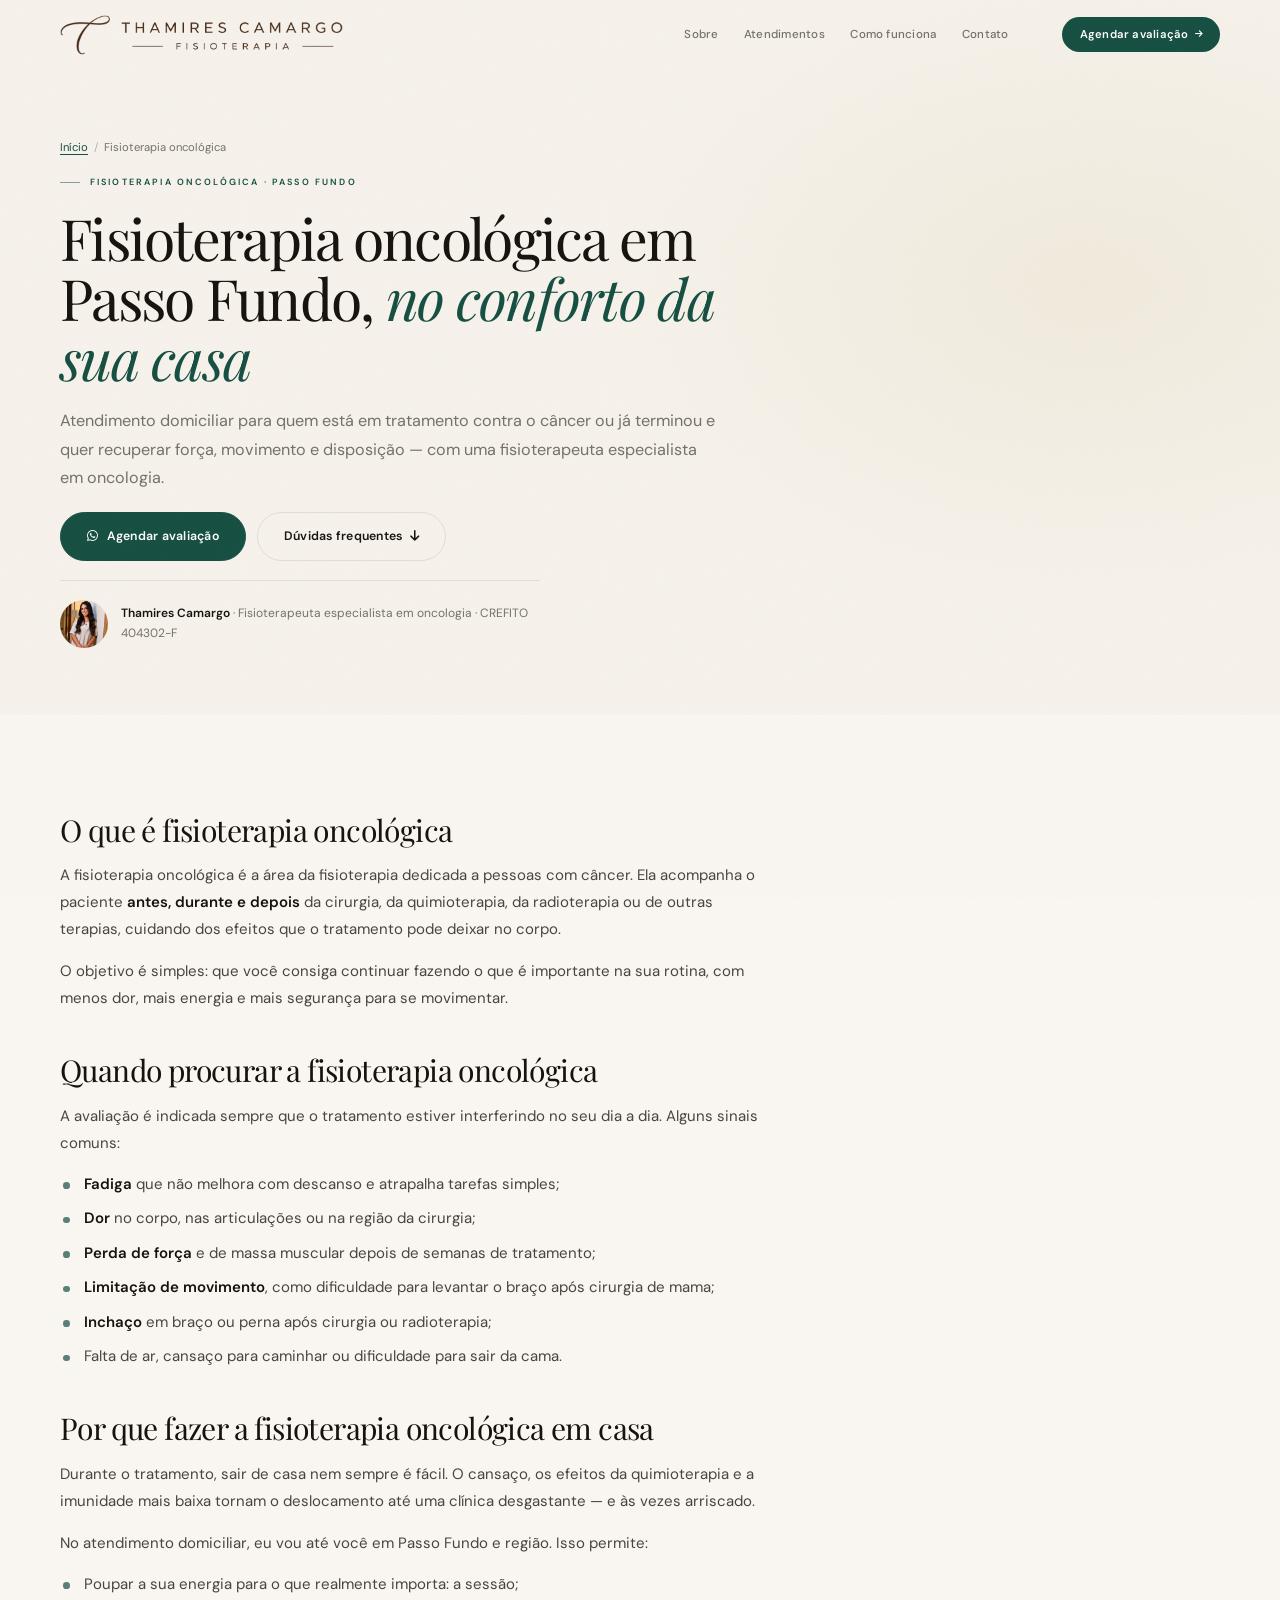
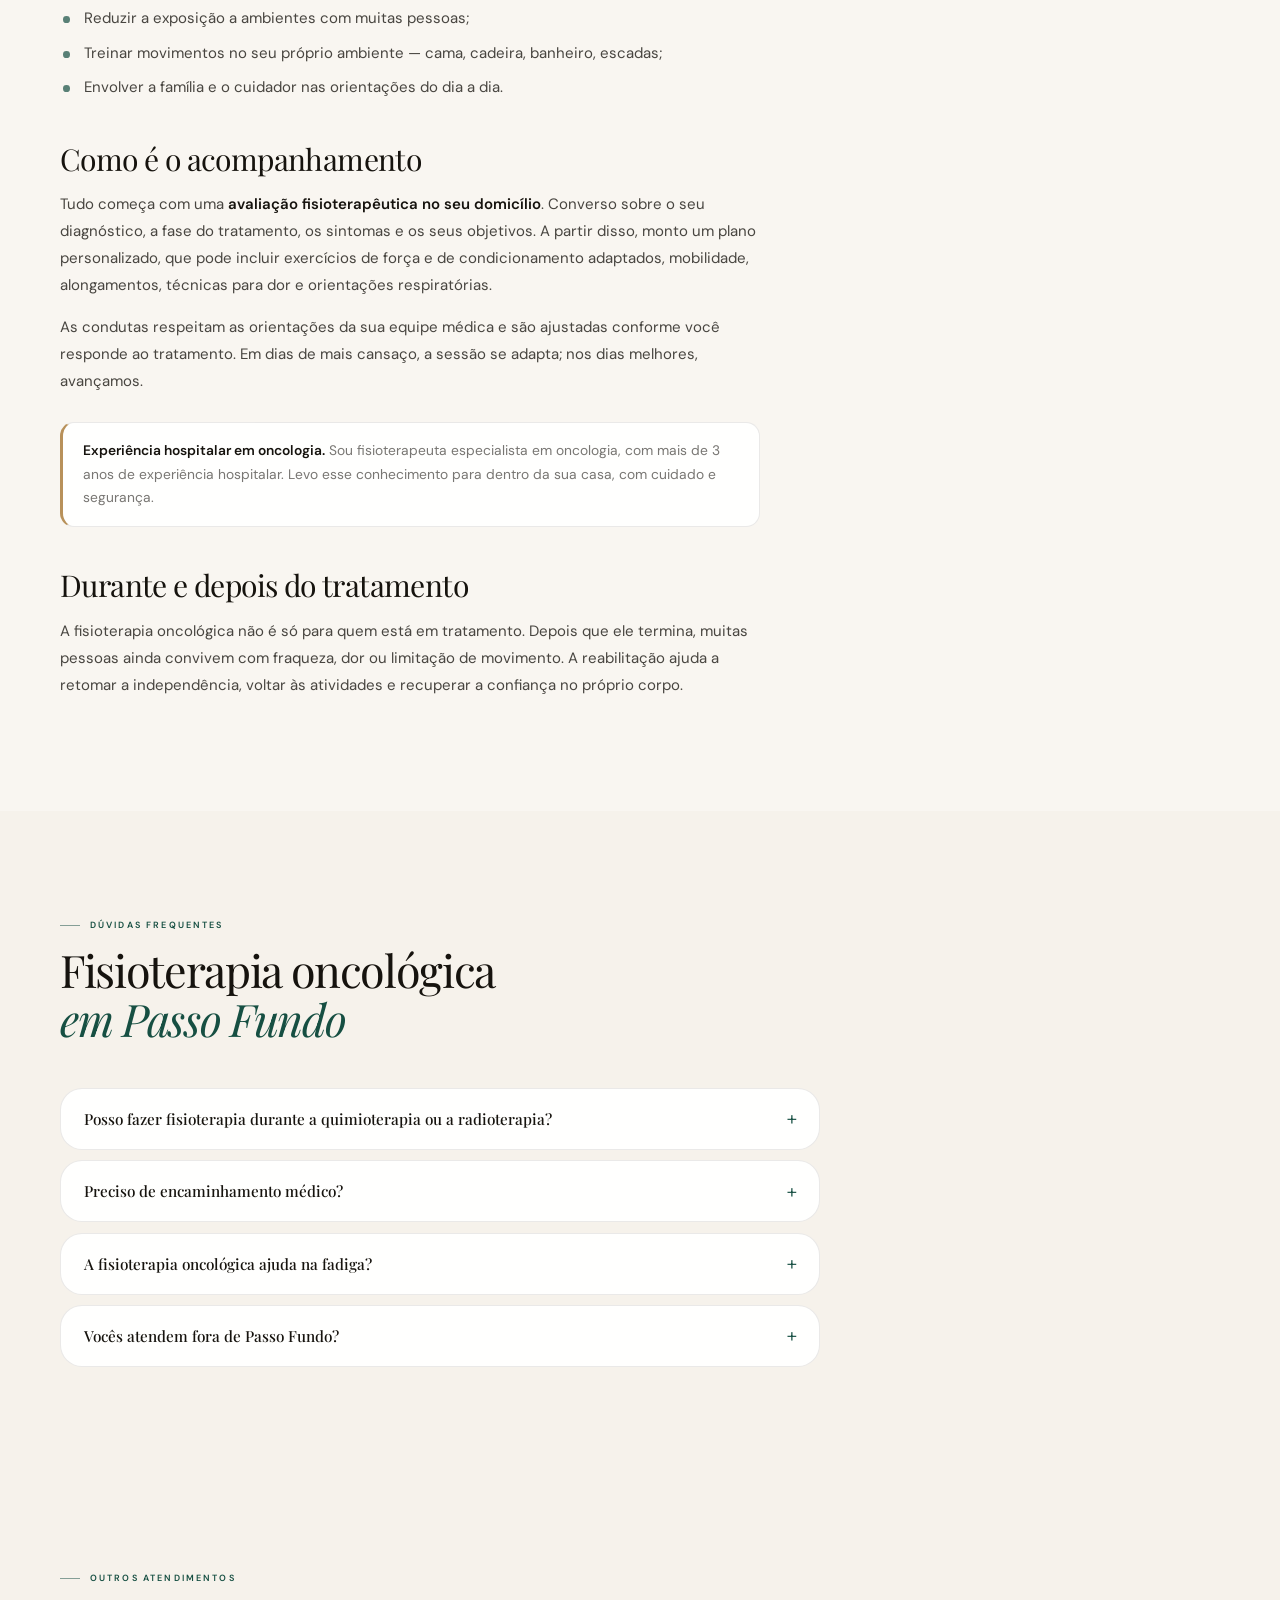
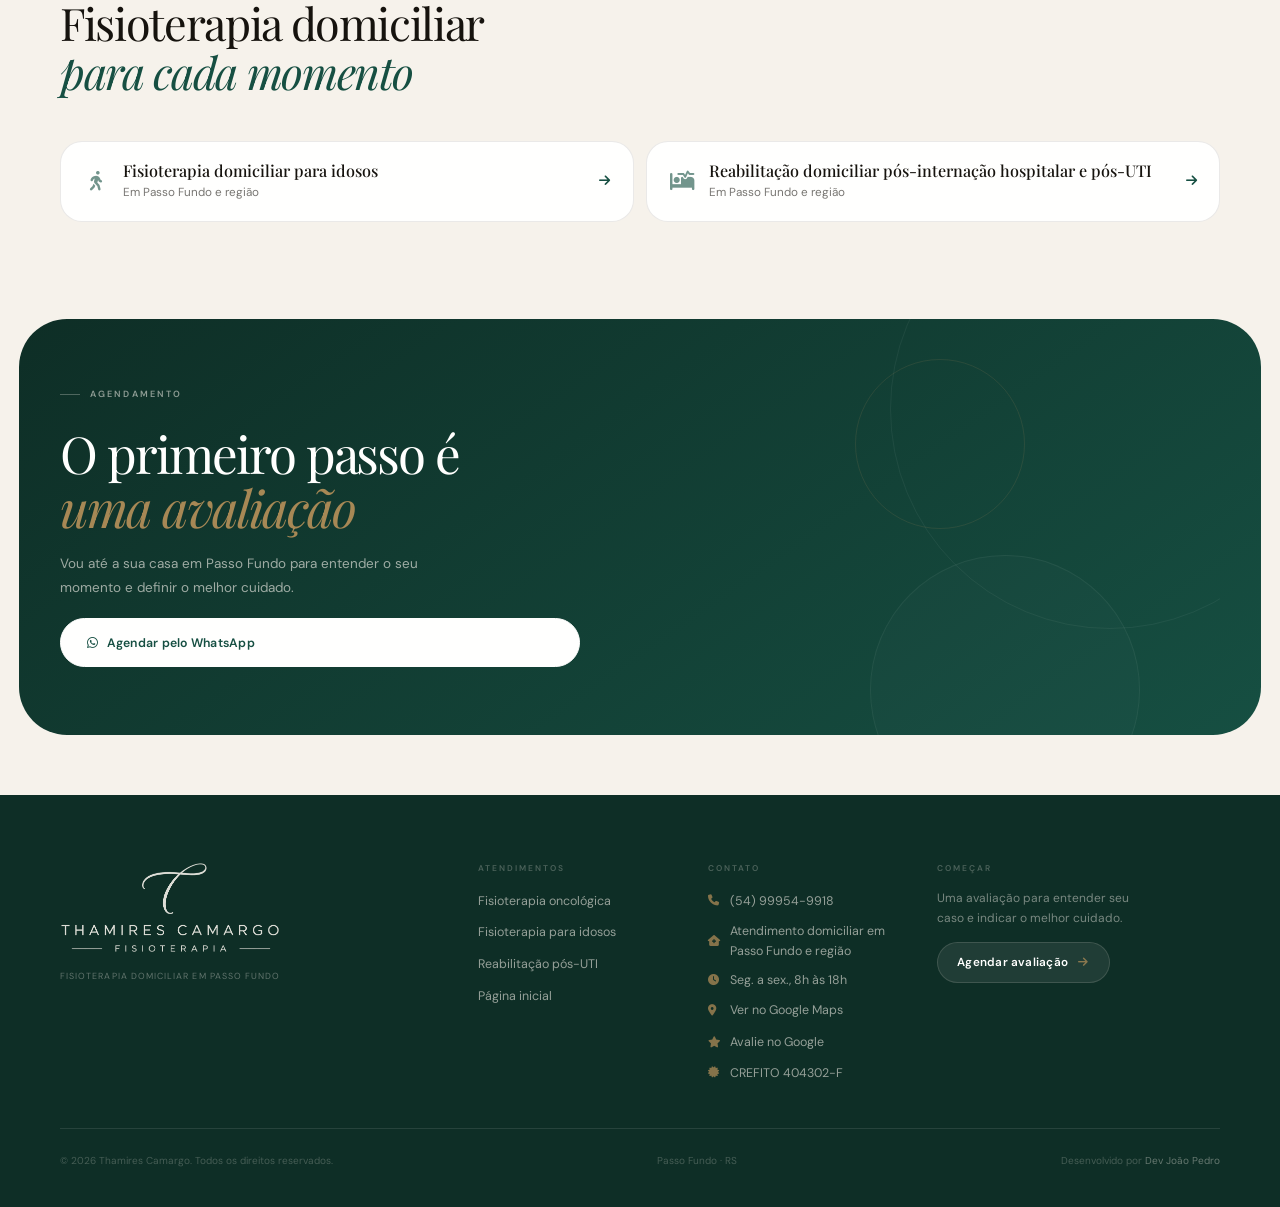
==== fisioterapia-oncologica-passo-fundo/index.html @ 05ebe3cd "feat(seo): cria páginas dedicadas para cada serviço - Páginas para fisioterapia oncológica, para ido" ====
<!DOCTYPE html>
<html lang="pt-BR">
<head>
  <meta charset="UTF-8" />
  <meta name="viewport" content="width=device-width, initial-scale=1.0" />

  <title>Fisioterapia Oncológica em Passo Fundo | Atendimento em Casa</title>
  <meta name="description" content="Fisioterapia oncológica em casa, em Passo Fundo, com especialista em oncologia. Menos dor e fadiga, mais força e mobilidade durante e após o tratamento." />
  <meta name="author" content="Thamires Camargo" />
  <meta name="robots" content="index, follow, max-image-preview:large, max-snippet:-1" />
  <link rel="canonical" href="https://thamirescamargo.com.br/fisioterapia-oncologica-passo-fundo/" />

  <link rel="icon" href="/favicon.ico" sizes="any" />
  <link rel="icon" type="image/png" sizes="48x48" href="/favicon-48x48.png" />
  <link rel="icon" type="image/png" sizes="192x192" href="/assets/icon-192.png" />
  <link rel="apple-touch-icon" sizes="180x180" href="/apple-touch-icon.png" />
  <link rel="manifest" href="/site.webmanifest" />
  <meta name="theme-color" content="#164f42" />

  <meta property="og:type" content="article" />
  <meta property="og:url" content="https://thamirescamargo.com.br/fisioterapia-oncologica-passo-fundo/" />
  <meta property="og:title" content="Fisioterapia Oncológica em Passo Fundo | Atendimento em Casa" />
  <meta property="og:description" content="Fisioterapia oncológica em casa, em Passo Fundo, com especialista em oncologia. Menos dor e fadiga, mais força e mobilidade durante e após o tratamento." />
  <meta property="og:image" content="https://thamirescamargo.com.br/assets/og-image.jpg" />
  <meta property="og:image:width" content="1200" />
  <meta property="og:image:height" content="630" />
  <meta property="og:locale" content="pt_BR" />
  <meta property="og:site_name" content="Thamires Camargo Fisioterapia" />
  <meta name="twitter:card" content="summary_large_image" />

  <meta name="geo.region" content="BR-RS" />
  <meta name="geo.placename" content="Passo Fundo" />

  <script type="application/ld+json">
{
  "@context": "https://schema.org",
  "@graph": [
    {
      "@type": "MedicalWebPage",
      "@id": "https://thamirescamargo.com.br/fisioterapia-oncologica-passo-fundo/#pagina",
      "url": "https://thamirescamargo.com.br/fisioterapia-oncologica-passo-fundo/",
      "name": "Fisioterapia Oncológica em Passo Fundo | Atendimento em Casa",
      "description": "Fisioterapia oncológica em casa, em Passo Fundo, com especialista em oncologia. Menos dor e fadiga, mais força e mobilidade durante e após o tratamento.",
      "inLanguage": "pt-BR",
      "isPartOf": {
        "@id": "https://thamirescamargo.com.br/#website"
      },
      "about": {
        "@id": "https://thamirescamargo.com.br/fisioterapia-oncologica-passo-fundo/#servico"
      },
      "author": {
        "@id": "https://thamirescamargo.com.br/#thamires"
      },
      "reviewedBy": {
        "@id": "https://thamirescamargo.com.br/#thamires"
      },
      "breadcrumb": {
        "@id": "https://thamirescamargo.com.br/fisioterapia-oncologica-passo-fundo/#breadcrumb"
      }
    },
    {
      "@type": "Service",
      "@id": "https://thamirescamargo.com.br/fisioterapia-oncologica-passo-fundo/#servico",
      "name": "Fisioterapia oncológica domiciliar",
      "serviceType": "Fisioterapia oncológica",
      "description": "Fisioterapia oncológica em casa, em Passo Fundo, com especialista em oncologia. Menos dor e fadiga, mais força e mobilidade durante e após o tratamento.",
      "url": "https://thamirescamargo.com.br/fisioterapia-oncologica-passo-fundo/",
      "provider": {
        "@type": "Physiotherapy",
        "@id": "https://thamirescamargo.com.br/#negocio",
        "name": "Thamires Camargo Fisioterapia",
        "url": "https://thamirescamargo.com.br/",
        "telephone": "+55-54-99954-9918"
      },
      "areaServed": [
        {
          "@type": "City",
          "name": "Passo Fundo"
        },
        {
          "@type": "AdministrativeArea",
          "name": "Região de Passo Fundo, RS"
        }
      ]
    },
    {
      "@type": "BreadcrumbList",
      "@id": "https://thamirescamargo.com.br/fisioterapia-oncologica-passo-fundo/#breadcrumb",
      "itemListElement": [
        {
          "@type": "ListItem",
          "position": 1,
          "name": "Início",
          "item": "https://thamirescamargo.com.br/"
        },
        {
          "@type": "ListItem",
          "position": 2,
          "name": "Fisioterapia oncológica",
          "item": "https://thamirescamargo.com.br/fisioterapia-oncologica-passo-fundo/"
        }
      ]
    },
    {
      "@type": "FAQPage",
      "@id": "https://thamirescamargo.com.br/fisioterapia-oncologica-passo-fundo/#faq",
      "mainEntity": [
        {
          "@type": "Question",
          "name": "Posso fazer fisioterapia durante a quimioterapia ou a radioterapia?",
          "acceptedAnswer": {
            "@type": "Answer",
            "text": "Sim. A fisioterapia oncológica pode acompanhar todo o tratamento. Os exercícios e as técnicas são adaptados ao seu momento, aos exames e às orientações da equipe médica."
          }
        },
        {
          "@type": "Question",
          "name": "Preciso de encaminhamento médico?",
          "acceptedAnswer": {
            "@type": "Answer",
            "text": "Não é obrigatório para agendar a avaliação. Se você tiver exames, relatórios ou orientações do seu médico, eles ajudam a montar um plano ainda mais seguro."
          }
        },
        {
          "@type": "Question",
          "name": "A fisioterapia oncológica ajuda na fadiga?",
          "acceptedAnswer": {
            "@type": "Answer",
            "text": "Sim. Exercícios bem dosados e orientações de economia de energia estão entre as estratégias usadas para reduzir a fadiga relacionada ao câncer e melhorar a disposição no dia a dia."
          }
        },
        {
          "@type": "Question",
          "name": "Vocês atendem fora de Passo Fundo?",
          "acceptedAnswer": {
            "@type": "Answer",
            "text": "O atendimento é domiciliar em Passo Fundo e região. Chame no WhatsApp para confirmar a disponibilidade para a sua cidade ou bairro."
          }
        }
      ]
    }
  ]
}
  </script>

  <link rel="preconnect" href="https://fonts.googleapis.com" />
  <link rel="preconnect" href="https://fonts.gstatic.com" crossorigin />
  <link href="https://fonts.googleapis.com/css2?family=Playfair+Display:ital,wght@0,400;0,500;0,700;1,400;1,500&family=DM+Sans:ital,opsz,wght@0,9..40,300;0,9..40,400;0,9..40,500;0,9..40,600;1,9..40,300&display=swap" rel="stylesheet" />
  <link rel="stylesheet" href="https://cdnjs.cloudflare.com/ajax/libs/font-awesome/6.4.0/css/all.min.css" />
  <link rel="stylesheet" href="/style.css" />
</head>
<body>

  <div class="noise" aria-hidden="true"></div>
  <div class="cursor" id="cursor" aria-hidden="true"></div>
  <div class="cursor-trail" id="cursorTrail" aria-hidden="true"></div>

  <!-- HEADER -->
  <header class="header" id="header">
    <div class="header-inner">
      <a href="/" class="logo" aria-label="Thamires Camargo – página inicial">
        <img src="/assets/logo-horizontal.png" alt="Thamires Camargo Fisioterapia" class="logo-img" width="849" height="120" />
      </a>

      <nav class="nav" aria-label="Principal">
        <a href="/#sobre" class="nav-link">Sobre</a>
        <a href="/#atendimentos" class="nav-link">Atendimentos</a>
        <a href="/#acompanhamento" class="nav-link">Como funciona</a>
        <a href="#contato" class="nav-link" data-nav>Contato</a>
      </nav>

      <button class="header-cta" data-cta-location="header_fisioterapia-oncologica-passo-fundo" onclick="openWhatsApp(this)">
        Agendar avaliação <i class="fas fa-arrow-right"></i>
      </button>

      <button class="menu-toggle" id="menuToggle" aria-label="Abrir menu" aria-expanded="false">
        <span></span><span></span>
      </button>
    </div>

    <div class="mobile-menu" id="mobileMenu" aria-hidden="true">
      <a href="/#sobre" class="mobile-link">Sobre</a>
      <a href="/#atendimentos" class="mobile-link">Atendimentos</a>
      <a href="/#acompanhamento" class="mobile-link">Como funciona</a>
      <a href="#contato" class="mobile-link" data-nav>Contato</a>
      <button class="btn-primary mobile-cta" data-cta-location="menu_mobile_fisioterapia-oncologica-passo-fundo" onclick="openWhatsApp(this)">Agendar avaliação</button>
    </div>
  </header>

  <main>

    <section class="page-hero">
      <div class="page-hero-inner">
        <nav class="breadcrumb" aria-label="Você está em">
          <ol>
            <li><a href="/">Início</a></li>
            <li aria-current="page">Fisioterapia oncológica</li>
          </ol>
        </nav>

        <span class="eyebrow">Fisioterapia oncológica · Passo Fundo</span>
        <h1 class="page-title">Fisioterapia oncológica em Passo Fundo, <em>no conforto da sua casa</em></h1>
        <p class="page-lead">Atendimento domiciliar para quem está em tratamento contra o câncer ou já terminou e quer recuperar força, movimento e disposição — com uma fisioterapeuta especialista em oncologia.</p>

        <div class="hero-actions">
          <button class="btn-primary" data-cta-location="hero_fisioterapia-oncologica-passo-fundo" onclick="openWhatsApp(this)">
            <i class="fab fa-whatsapp"></i> Agendar avaliação
          </button>
          <a href="#duvidas" class="btn-ghost" data-nav>
            Dúvidas frequentes <i class="fas fa-arrow-down"></i>
          </a>
        </div>

        <p class="page-author">
          <img src="/assets/foto-hero-640.jpg" alt="" width="640" height="853" />
          <span><strong>Thamires Camargo</strong> · Fisioterapeuta especialista em oncologia · CREFITO 404302-F</span>
        </p>
      </div>
    </section>

    <section class="section article">
      <div class="section-inner">
        <article class="prose">
<h2>O que é fisioterapia oncológica</h2>
<p>A fisioterapia oncológica é a área da fisioterapia dedicada a pessoas com câncer. Ela acompanha o paciente <strong>antes, durante e depois</strong> da cirurgia, da quimioterapia, da radioterapia ou de outras terapias, cuidando dos efeitos que o tratamento pode deixar no corpo.</p>
<p>O objetivo é simples: que você consiga continuar fazendo o que é importante na sua rotina, com menos dor, mais energia e mais segurança para se movimentar.</p>

<h2>Quando procurar a fisioterapia oncológica</h2>
<p>A avaliação é indicada sempre que o tratamento estiver interferindo no seu dia a dia. Alguns sinais comuns:</p>
<ul>
  <li><strong>Fadiga</strong> que não melhora com descanso e atrapalha tarefas simples;</li>
  <li><strong>Dor</strong> no corpo, nas articulações ou na região da cirurgia;</li>
  <li><strong>Perda de força</strong> e de massa muscular depois de semanas de tratamento;</li>
  <li><strong>Limitação de movimento</strong>, como dificuldade para levantar o braço após cirurgia de mama;</li>
  <li><strong>Inchaço</strong> em braço ou perna após cirurgia ou radioterapia;</li>
  <li>Falta de ar, cansaço para caminhar ou dificuldade para sair da cama.</li>
</ul>

<h2>Por que fazer a fisioterapia oncológica em casa</h2>
<p>Durante o tratamento, sair de casa nem sempre é fácil. O cansaço, os efeitos da quimioterapia e a imunidade mais baixa tornam o deslocamento até uma clínica desgastante — e às vezes arriscado.</p>
<p>No atendimento domiciliar, eu vou até você em Passo Fundo e região. Isso permite:</p>
<ul>
  <li>Poupar a sua energia para o que realmente importa: a sessão;</li>
  <li>Reduzir a exposição a ambientes com muitas pessoas;</li>
  <li>Treinar movimentos no seu próprio ambiente — cama, cadeira, banheiro, escadas;</li>
  <li>Envolver a família e o cuidador nas orientações do dia a dia.</li>
</ul>

<h2>Como é o acompanhamento</h2>
<p>Tudo começa com uma <strong>avaliação fisioterapêutica no seu domicílio</strong>. Converso sobre o seu diagnóstico, a fase do tratamento, os sintomas e os seus objetivos. A partir disso, monto um plano personalizado, que pode incluir exercícios de força e de condicionamento adaptados, mobilidade, alongamentos, técnicas para dor e orientações respiratórias.</p>
<p>As condutas respeitam as orientações da sua equipe médica e são ajustadas conforme você responde ao tratamento. Em dias de mais cansaço, a sessão se adapta; nos dias melhores, avançamos.</p>
<div class="prose-note"><strong>Experiência hospitalar em oncologia.</strong> Sou fisioterapeuta especialista em oncologia, com mais de 3 anos de experiência hospitalar. Levo esse conhecimento para dentro da sua casa, com cuidado e segurança.</div>

<h2>Durante e depois do tratamento</h2>
<p>A fisioterapia oncológica não é só para quem está em tratamento. Depois que ele termina, muitas pessoas ainda convivem com fraqueza, dor ou limitação de movimento. A reabilitação ajuda a retomar a independência, voltar às atividades e recuperar a confiança no próprio corpo.</p>
        </article>
      </div>
    </section>

    <section id="duvidas" class="section faq">
      <div class="section-inner">
        <div class="section-head">
          <span class="eyebrow">Dúvidas frequentes</span>
          <h2 class="section-title">Fisioterapia oncológica<br /><em>em Passo Fundo</em></h2>
        </div>

        <div class="faq-list">
          <details class="faq-item">
            <summary>Posso fazer fisioterapia durante a quimioterapia ou a radioterapia?</summary>
            <p>Sim. A fisioterapia oncológica pode acompanhar todo o tratamento. Os exercícios e as técnicas são adaptados ao seu momento, aos exames e às orientações da equipe médica.</p>
          </details>
          <details class="faq-item">
            <summary>Preciso de encaminhamento médico?</summary>
            <p>Não é obrigatório para agendar a avaliação. Se você tiver exames, relatórios ou orientações do seu médico, eles ajudam a montar um plano ainda mais seguro.</p>
          </details>
          <details class="faq-item">
            <summary>A fisioterapia oncológica ajuda na fadiga?</summary>
            <p>Sim. Exercícios bem dosados e orientações de economia de energia estão entre as estratégias usadas para reduzir a fadiga relacionada ao câncer e melhorar a disposição no dia a dia.</p>
          </details>
          <details class="faq-item">
            <summary>Vocês atendem fora de Passo Fundo?</summary>
            <p>O atendimento é domiciliar em Passo Fundo e região. Chame no WhatsApp para confirmar a disponibilidade para a sua cidade ou bairro.</p>
          </details>
        </div>
      </div>
    </section>

    <section class="section related">
      <div class="section-inner">
        <div class="section-head">
          <span class="eyebrow">Outros atendimentos</span>
          <h2 class="section-title">Fisioterapia domiciliar<br /><em>para cada momento</em></h2>
        </div>
        <div class="related-grid">
          <a class="related-card" href="/fisioterapia-para-idosos-passo-fundo/">
            <i class="fas fa-person-walking related-icon" aria-hidden="true"></i>
            <span class="related-text">
              <strong>Fisioterapia domiciliar para idosos</strong>
              <span>Em Passo Fundo e região</span>
            </span>
            <i class="fas fa-arrow-right related-arrow" aria-hidden="true"></i>
          </a>
          <a class="related-card" href="/reabilitacao-pos-uti-passo-fundo/">
            <i class="fas fa-bed-pulse related-icon" aria-hidden="true"></i>
            <span class="related-text">
              <strong>Reabilitação domiciliar pós-internação hospitalar e pós-UTI</strong>
              <span>Em Passo Fundo e região</span>
            </span>
            <i class="fas fa-arrow-right related-arrow" aria-hidden="true"></i>
          </a>
        </div>
      </div>
    </section>

    <section class="cta-section" data-reveal>
      <div class="cta-inner">
        <div class="cta-rings" aria-hidden="true">
          <div class="cta-ring cta-ring--1"></div>
          <div class="cta-ring cta-ring--2"></div>
          <div class="cta-ring cta-ring--3"></div>
        </div>
        <div class="cta-content">
          <span class="eyebrow eyebrow--light">Agendamento</span>
          <h2 class="cta-title">O primeiro passo é<br /><em>uma avaliação</em></h2>
          <p>Vou até a sua casa em Passo Fundo para entender o seu momento e definir o melhor cuidado.</p>
          <button class="btn-primary btn-light" data-cta-location="cta_final_fisioterapia-oncologica-passo-fundo" onclick="openWhatsApp(this)">
            <i class="fab fa-whatsapp"></i> Agendar pelo WhatsApp
          </button>
        </div>
      </div>
    </section>

  </main>

  <!-- FOOTER -->
  <footer id="contato" class="footer">
    <div class="footer-inner">
      <div class="footer-brand">
        <img src="/assets/logo-light.png" alt="Thamires Camargo Fisioterapia" class="footer-logo" width="873" height="360" loading="lazy" decoding="async" />
        <span>Fisioterapia domiciliar em Passo Fundo</span>
      </div>

      <div class="footer-col">
        <h4>Atendimentos</h4>
        <a href="/fisioterapia-oncologica-passo-fundo/">Fisioterapia oncológica</a>
        <a href="/fisioterapia-para-idosos-passo-fundo/">Fisioterapia para idosos</a>
        <a href="/reabilitacao-pos-uti-passo-fundo/">Reabilitação pós-UTI</a>
        <a href="/">Página inicial</a>
      </div>

      <div class="footer-col">
        <h4>Contato</h4>
        <a href="tel:+5554999549918"><i class="fas fa-phone"></i> (54) 99954-9918</a>
        <span><i class="fas fa-house-medical"></i> Atendimento domiciliar em Passo Fundo e região</span>
        <span><i class="fas fa-clock"></i> Seg. a sex., 8h às 18h</span>
        <a href="https://maps.app.goo.gl/dSLQQjPr5NviSbuX6" target="_blank" rel="noopener"><i class="fas fa-location-dot"></i> Ver no Google Maps</a>
        <a href="https://g.page/r/CRnz951QbX9gEAI/review" target="_blank" rel="noopener"><i class="fas fa-star"></i> Avalie no Google</a>
        <span><i class="fas fa-certificate"></i> CREFITO 404302-F</span>
      </div>

      <div class="footer-col">
        <h4>Começar</h4>
        <p>Uma avaliação para entender seu caso e indicar o melhor cuidado.</p>
        <button class="btn-footer-cta" data-cta-location="footer_fisioterapia-oncologica-passo-fundo" onclick="openWhatsApp(this)">
          Agendar avaliação <i class="fas fa-arrow-right"></i>
        </button>
      </div>
    </div>

    <div class="footer-bottom">
      <p>© 2026 Thamires Camargo. Todos os direitos reservados.</p>
      <p>Passo Fundo · RS</p>
      <p>Desenvolvido por <a href="https://joaopedrodev.com.br/" target="_blank" rel="noopener noreferrer" class="footer-dev-link">Dev João Pedro</a></p>
    </div>
  </footer>

  <script src="/tracking-config.js"></script>
  <script src="/tracking.js"></script>
  <script src="/app.js"></script>
</body>
</html>
---- style.css ----
/* ─────────────────────────────────────────────
   TOKENS
──────────────────────────────────────────── */
:root {
  --ink:        #16130e;
  --ink-60:     rgba(22, 19, 14, 0.58);
  --ink-35:     rgba(22, 19, 14, 0.32);
  --ink-10:     rgba(22, 19, 14, 0.08);

  --sage:       #f6f2eb;
  --parchment:  #ede6d5;
  --linen:      #f9f6f1;

  --forest:     #0e2e26;
  --pine:       #164f42;
  --fern:       #1e6e5c;
  --fern-lt:    rgba(30, 110, 92, 0.08);

  --amber:      #b8915a;
  --amber-lt:   rgba(184, 145, 90, 0.14);

  --white:      #fffffe;
  --line:       rgba(22, 19, 14, 0.09);
  --line-lt:    rgba(255, 255, 255, 0.10);

  --r-xs:   6px;
  --r-sm:   14px;
  --r-md:   22px;
  --r-lg:   32px;
  --r-xl:   48px;
  --r-pill: 999px;

  --ease-out:    cubic-bezier(0.22, 1, 0.36, 1);
  --ease-spring: cubic-bezier(0.34, 1.56, 0.64, 1);

  --header-h:  62px;
  --container: 1160px;
}

/* ─── RESET ───────────────────────────────── */
*, *::before, *::after { box-sizing: border-box; margin: 0; padding: 0; }
html {
  scroll-behavior: smooth;
  font-size: 15px;
  -webkit-font-smoothing: antialiased;
  -moz-osx-font-smoothing: grayscale;
}
body {
  background: var(--sage);
  color: var(--ink);
  font-family: "DM Sans", system-ui, sans-serif;
  line-height: 1.65;
  overflow-x: hidden;
}
body.menu-open { overflow: hidden; }
img { display: block; max-width: 100%; }
a { color: inherit; text-decoration: none; }
button { border: 0; font: inherit; cursor: pointer; }
ul, ol { list-style: none; }

/* ─── NOISE ───────────────────────────────── */
.noise {
  position: fixed; inset: 0;
  z-index: 9999; pointer-events: none;
  opacity: 0.025;
  background-image: url("data:image/svg+xml,%3Csvg viewBox='0 0 256 256' xmlns='http://www.w3.org/2000/svg'%3E%3Cfilter id='n'%3E%3CfeTurbulence type='fractalNoise' baseFrequency='0.9' numOctaves='4' stitchTiles='stitch'/%3E%3C/filter%3E%3Crect width='100%25' height='100%25' filter='url(%23n)'/%3E%3C/svg%3E");
  background-size: 180px;
}
.cursor, .cursor-trail { display: none; }

/* ─── LAYOUT ──────────────────────────────── */
.section-inner {
  width: min(100% - 2.5rem, var(--container));
  margin: 0 auto;
  padding: 4.5rem 0;
}

/* ─── EYEBROW ─────────────────────────────── */
.eyebrow {
  display: inline-flex;
  align-items: center;
  gap: 0.65rem;
  font-size: 0.6rem;
  font-weight: 600;
  letter-spacing: 0.24em;
  text-transform: uppercase;
  color: var(--pine);
}
.eyebrow::before {
  content: "";
  display: block;
  width: 20px; height: 1px;
  background: currentColor;
  opacity: 0.5;
  flex-shrink: 0;
}
.eyebrow--light { color: rgba(246, 242, 235, 0.55); }

/* ─── SECTION TITLE ───────────────────────── */
.section-title {
  font-family: "Playfair Display", Georgia, serif;
  font-size: clamp(2rem, 3.5vw, 3rem);
  font-weight: 400;
  line-height: 1.08;
  letter-spacing: -0.03em;
  margin-top: 0.85rem;
}
.section-title em { font-style: italic; color: var(--pine); }
.section-head { margin-bottom: 3rem; }

/* ─── BUTTONS ─────────────────────────────── */
.btn-primary {
  display: inline-flex;
  align-items: center;
  gap: 0.55rem;
  padding: 0.9rem 1.75rem;
  background: var(--pine);
  color: var(--white);
  font-size: 0.82rem;
  font-weight: 600;
  letter-spacing: 0.02em;
  border-radius: var(--r-pill);
  border: 1.5px solid var(--pine);
  transition: transform 0.25s var(--ease-out), box-shadow 0.25s, background 0.2s;
}
.btn-primary:hover {
  transform: translateY(-3px);
  background: var(--fern);
  border-color: var(--fern);
  box-shadow: 0 14px 36px rgba(14, 46, 38, 0.22);
}
.btn-light {
  background: var(--white);
  color: var(--pine);
  border-color: var(--white);
}
.btn-light:hover {
  background: rgba(255,255,255,0.9);
  border-color: rgba(255,255,255,0.9);
  box-shadow: 0 14px 36px rgba(14,46,38,0.18);
}
.btn-ghost {
  display: inline-flex;
  align-items: center;
  gap: 0.5rem;
  padding: 0.9rem 1.75rem;
  background: transparent;
  color: var(--ink);
  font-size: 0.82rem;
  font-weight: 600;
  letter-spacing: 0.02em;
  border-radius: var(--r-pill);
  border: 1.5px solid var(--line);
  transition: transform 0.25s var(--ease-out), border-color 0.2s, background 0.2s;
}
.btn-ghost:hover {
  transform: translateY(-3px);
  border-color: var(--pine);
  background: var(--fern-lt);
}

/* ─── REVEAL ──────────────────────────────── */
[data-reveal] {
  opacity: 0;
  transform: translateY(24px);
  transition: opacity 0.8s var(--ease-out), transform 0.8s var(--ease-out);
  transition-delay: var(--rd, 0s);
}
[data-reveal].visible { opacity: 1; transform: none; }
[data-reveal-delay="0.08"]  { --rd: .08s; }
[data-reveal-delay="0.12"]  { --rd: .12s; }
[data-reveal-delay="0.16"]  { --rd: .16s; }
[data-reveal-delay="0.1"]   { --rd: .1s;  }
[data-reveal-delay="0.2"]   { --rd: .2s;  }
[data-reveal-delay="0.24"]  { --rd: .24s; }

/* ═══════════════════════════════════════════
   HEADER
═══════════════════════════════════════════ */
.header {
  position: fixed;
  top: 0; left: 0; right: 0;
  z-index: 500;
  height: var(--header-h);
  display: flex;
  align-items: center;
  transition: background 0.35s, box-shadow 0.35s, border-color 0.35s;
  border-bottom: 1px solid transparent;
}
.header.scrolled {
  background: rgba(246, 242, 235, 0.95);
  backdrop-filter: blur(20px) saturate(1.4);
  border-bottom-color: var(--line);
  box-shadow: 0 1px 20px rgba(22, 19, 14, 0.05);
}

.header-inner {
  width: min(100% - 2.5rem, var(--container));
  margin: 0 auto;
  display: flex;
  align-items: center;
  gap: 1.5rem;
}

.logo { display: flex; align-items: center; flex-shrink: 0; }
.logo-img {
  height: 30px; width: auto;
  transition: opacity 0.2s;
}
.logo:hover .logo-img { opacity: 0.75; }

.nav {
  display: none;
  margin-left: auto;
  align-items: center;
  gap: 0;
}
.nav-link {
  position: relative;
  padding: 0.45rem 0.85rem;
  font-size: 0.77rem;
  font-weight: 500;
  letter-spacing: 0.02em;
  color: var(--ink-60);
  border-radius: var(--r-xs);
  transition: color 0.2s;
}
.nav-link::after {
  content: "";
  position: absolute;
  bottom: 4px; left: 50%;
  transform: translateX(-50%) scale(0);
  width: 3px; height: 3px;
  border-radius: 50%;
  background: var(--pine);
  transition: transform 0.22s var(--ease-spring), opacity 0.2s;
  opacity: 0;
}
.nav-link:hover, .nav-link.active { color: var(--pine); }
.nav-link:hover::after, .nav-link.active::after {
  transform: translateX(-50%) scale(1);
  opacity: 1;
}

.header-cta {
  display: none;
  align-items: center;
  gap: 0.4rem;
  margin-left: 1.25rem;
  padding: 0.55rem 1.15rem;
  background: var(--pine);
  color: var(--white);
  font-size: 0.75rem;
  font-weight: 600;
  letter-spacing: 0.02em;
  border-radius: var(--r-pill);
  white-space: nowrap;
  transition: transform 0.25s var(--ease-out), box-shadow 0.25s, background 0.2s;
}
.header-cta:hover {
  transform: translateY(-2px);
  background: var(--fern);
  box-shadow: 0 8px 24px rgba(14,46,38,0.24);
}
.header-cta i { font-size: 0.58rem; }

/* ── Mobile toggle ── */
.menu-toggle {
  display: flex;
  flex-direction: column;
  gap: 5px;
  width: 38px; height: 38px;
  justify-content: center;
  align-items: center;
  margin-left: auto;
  background: rgba(255,255,255,0.55);
  backdrop-filter: blur(8px);
  border: 1.5px solid var(--line);
  border-radius: var(--r-sm);
  padding: 0 11px;
  transition: border-color 0.2s, background 0.2s;
}
.menu-toggle:hover { border-color: rgba(22,19,14,0.2); background: rgba(255,255,255,0.8); }
.menu-toggle span {
  display: block;
  width: 15px; height: 1.5px;
  background: var(--ink);
  border-radius: 2px;
  transition: transform .22s var(--ease-out), opacity .22s;
}
.menu-toggle.active span:nth-child(1) { transform: translateY(6.5px) rotate(45deg); }
.menu-toggle.active span:nth-child(2) { transform: translateY(-6.5px) rotate(-45deg); }

/* ── Mobile menu ── */
.mobile-menu {
  position: fixed;
  top: var(--header-h);
  left: 0; right: 0;
  z-index: 490;
  padding: 0.5rem 1.5rem 1.75rem;
  background: rgba(246, 242, 235, 0.98);
  backdrop-filter: blur(20px);
  border-bottom: 1px solid var(--line);
  transform: translateY(-110%);
  opacity: 0;
  transition: transform 0.35s var(--ease-out), opacity 0.25s;
  pointer-events: none;
}
.mobile-menu.open { transform: none; opacity: 1; pointer-events: auto; }
.mobile-link {
  display: flex;
  align-items: center;
  justify-content: space-between;
  padding: 1rem 0.25rem;
  font-size: 1.05rem;
  font-weight: 500;
  color: var(--ink-60);
  border-bottom: 1px solid var(--line);
  transition: color 0.2s;
}
.mobile-link::after {
  content: "→";
  font-size: 0.8rem;
  opacity: 0;
  transform: translateX(-6px);
  transition: opacity 0.2s, transform 0.2s var(--ease-out);
  display: inline-block;
}
.mobile-link:last-of-type { border-bottom: none; }
.mobile-link:hover { color: var(--pine); }
.mobile-link:hover::after { opacity: 1; transform: none; }
.mobile-cta { margin-top: 1rem; width: 100%; justify-content: center; font-size: 0.9rem; }

/* ═══════════════════════════════════════════
   HERO
═══════════════════════════════════════════ */
.hero {
  position: relative;
  min-height: 100svh;
  display: flex;
  align-items: center;
  overflow: hidden;
  padding-top: calc(var(--header-h) + 2.5rem);
  padding-bottom: 3rem;
  background: var(--sage);
}
.hero::before {
  content: "";
  position: absolute;
  inset: 0;
  background: radial-gradient(ellipse 55% 65% at 78% 50%, rgba(237,230,213,0.65) 0%, transparent 70%);
  pointer-events: none;
  z-index: 0;
}

.hero-content {
  position: relative; z-index: 1;
  width: min(100% - 2.5rem, var(--container));
  margin: 0 auto;
  display: grid;
  grid-template-columns: 1fr;
  gap: 2.5rem;
  align-items: center;
}

/* ── Hero Left ── */
.hero-left {
  display: grid;
  gap: 1.4rem;
  align-content: center;
  opacity: 0;
  animation: fade-up 0.9s 0.1s var(--ease-out) forwards;
}

.hero-badge {
  display: inline-flex;
  align-items: center;
  gap: 0.75rem;
  font-size: 0.62rem;
  font-weight: 600;
  letter-spacing: 0.22em;
  text-transform: uppercase;
  color: var(--ink-60);
  width: fit-content;
}
.hero-badge::before {
  content: "";
  display: block;
  width: 28px;
  height: 1px;
  background: var(--pine);
  flex-shrink: 0;
  opacity: 0.7;
}

.hero-name {
  font-family: "Playfair Display", Georgia, serif;
  font-size: clamp(2.4rem, 6vw, 3.6rem);
  font-weight: 700;
  font-style: italic;
  color: var(--pine);
  letter-spacing: -0.02em;
  line-height: 1.1;
}

.hero-title {
  font-family: "Playfair Display", Georgia, serif;
  font-size: clamp(3rem, 12vw, 5.4rem);
  font-weight: 400;
  line-height: 0.97;
  letter-spacing: -0.04em;
}
.title-line { display: block; }
.title-line--italic { font-style: italic; color: var(--pine); }

.hero-desc {
  color: var(--ink-60);
  font-size: clamp(0.9rem, 2.5vw, 1rem);
  line-height: 1.78;
  max-width: 44ch;
  font-weight: 300;
}

.hero-actions { display: flex; flex-wrap: wrap; gap: 0.7rem; }

.hero-stats {
  display: flex;
  flex-wrap: wrap;
  gap: 1.4rem;
  padding-top: 1.6rem;
  border-top: 1px solid var(--line);
}
.stat { display: grid; gap: 0.2rem; }
.stat-num {
  font-family: "Playfair Display", serif;
  font-size: 1.25rem;
  font-weight: 500;
  color: var(--pine);
  line-height: 1;
}
.stat-label {
  font-size: 0.64rem;
  color: var(--ink-35);
  font-weight: 500;
  max-width: 14ch;
  line-height: 1.4;
  letter-spacing: 0.02em;
}
.stat-div { width: 1px; background: var(--line); align-self: stretch; }

@keyframes fade-up {
  from { opacity: 0; transform: translateY(24px); }
  to   { opacity: 1; transform: none; }
}

/* ── Hero Right ── */
.hero-right {
  display: none;
  align-items: center;
  justify-content: center;
  height: 100%;
  opacity: 0;
  animation: fade-left 0.9s 0.25s var(--ease-out) forwards;
}
@keyframes fade-left {
  from { opacity: 0; transform: translateX(32px); }
  to   { opacity: 1; transform: none; }
}

.hero-photo-outer {
  position: relative;
  width: 100%;
  max-width: 400px;
}
.hero-photo-outer::before {
  content: "";
  position: absolute;
  inset: 14px -14px -14px 14px;
  border-radius: calc(var(--r-lg) + 6px);
  border: 1.5px solid var(--line);
  z-index: 0;
  pointer-events: none;
}
.hero-photo-wrap {
  position: relative;
  z-index: 1;
  width: 100%;
  aspect-ratio: 3 / 4;
  border-radius: var(--r-lg);
  overflow: hidden;
  box-shadow: 0 12px 40px rgba(22,19,14,0.12), 0 40px 80px rgba(14,46,38,0.08);
}
.hero-photo {
  width: 100%; height: 100%;
  object-fit: cover;
  object-position: center 15%;
}

/* ═══════════════════════════════════════════
   ABOUT
═══════════════════════════════════════════ */
.about { background: var(--linen); }

.about-grid { display: grid; gap: 2.75rem; align-items: start; }

.portrait-wrap {
  position: relative;
  max-width: 300px;
  margin: 0 auto;
}
.portrait-wrap::before {
  content: "";
  position: absolute;
  inset: 12px -12px -12px 12px;
  border-radius: var(--r-xl);
  background: var(--parchment);
  z-index: 0;
}
.portrait-img {
  position: relative; z-index: 1;
  width: 100%;
  height: auto;
  aspect-ratio: 3 / 4;
  object-fit: cover;
  object-position: center top;
  border-radius: var(--r-xl);
  display: block;
  box-shadow: 0 8px 24px rgba(22,19,14,0.09), 0 28px 60px rgba(22,19,14,0.1);
}
.portrait-badge {
  position: absolute; z-index: 2;
  bottom: -0.5rem; right: -1.25rem;
  padding: 0.85rem 1.1rem;
  background: var(--forest);
  color: var(--white);
  border-radius: var(--r-md);
  box-shadow: 0 12px 36px rgba(10,28,22,0.22);
}
.tag-name {
  display: block;
  font-family: "Playfair Display", serif;
  font-size: 0.9rem;
  font-weight: 500;
  margin-bottom: 0.15rem;
  letter-spacing: -0.01em;
}
.tag-cred { font-size: 0.58rem; color: rgba(255,255,255,0.52); letter-spacing: 0.05em; }

.about-text { display: grid; gap: 1.2rem; align-content: start; }
.about-lead {
  font-family: "Playfair Display", serif;
  font-size: clamp(1.05rem, 2.5vw, 1.3rem);
  font-weight: 400;
  line-height: 1.55;
}
.about-body { font-size: 0.9rem; color: var(--ink-60); line-height: 1.8; }

.about-pills { display: flex; flex-wrap: wrap; gap: 0.45rem; }
.pill {
  display: inline-flex;
  align-items: center;
  gap: 0.4rem;
  padding: 0.4rem 0.85rem;
  background: var(--fern-lt);
  border: 1px solid rgba(22,79,66,0.12);
  border-radius: var(--r-pill);
  font-size: 0.7rem;
  font-weight: 600;
  color: var(--pine);
  letter-spacing: 0.01em;
  transition: background 0.2s;
}
.pill:hover { background: rgba(22,79,66,0.13); }
.pill i { font-size: 0.52rem; color: var(--amber); }

.about-quote {
  font-family: "Playfair Display", Georgia, serif;
  font-size: clamp(1rem, 2vw, 1.18rem);
  font-style: italic;
  font-weight: 400;
  line-height: 1.65;
  color: var(--ink-60);
  padding-left: 1.3rem;
  border-left: 2px solid var(--amber);
}

/* ═══════════════════════════════════════════
   SERVICES
═══════════════════════════════════════════ */
.services { background: var(--sage); }

.services-grid { display: grid; gap: 1.25rem; }

/* ── Card base ── */
.service-item {
  position: relative;
  display: grid;
  grid-template-columns: 1fr auto;
  gap: 0.35rem 1rem;
  padding: 1.6rem 1.75rem;
  background: var(--white);
  border-radius: var(--r-lg);
  border: 1px solid var(--line);
  align-items: start;
  overflow: hidden;
  transition: border-color 0.28s, box-shadow 0.28s, transform 0.28s var(--ease-out);
}
.service-item::before {
  content: "";
  position: absolute;
  top: 0; left: 0;
  width: 3px; height: 100%;
  background: var(--pine);
  transform: scaleY(0);
  transform-origin: bottom;
  transition: transform 0.35s var(--ease-out);
  border-radius: 0 2px 2px 0;
}
.service-item:hover {
  border-color: rgba(22,79,66,0.2);
  box-shadow: 0 8px 36px rgba(14,46,38,0.08);
  transform: translateY(-2px);
}
.service-item:hover::before { transform: scaleY(1); }

/* ── Featured card ── */
.service-item--featured {
  background: var(--forest);
  color: var(--white);
  grid-template-columns: 1fr;
  padding: 1.75rem 1.75rem 1.5rem;
  border-color: transparent;
}
.service-item--featured::before { background: var(--amber); }
.service-item--featured:hover {
  background: var(--pine);
  border-color: transparent;
  box-shadow: 0 16px 48px rgba(14,46,38,0.25);
}

.svc-featured-top {
  display: flex;
  justify-content: space-between;
  align-items: flex-start;
  margin-bottom: 1.35rem;
}
.svc-icon-lg {
  font-size: 2rem;
  opacity: 0.18;
  color: var(--white);
  transition: opacity 0.3s, transform 0.4s var(--ease-out);
}
.service-item--featured:hover .svc-icon-lg {
  opacity: 0.3;
  transform: scale(1.07) rotate(-5deg);
}

.svc-num {
  font-size: 0.6rem;
  font-weight: 600;
  color: var(--ink-35);
  letter-spacing: 0.16em;
  text-transform: uppercase;
  grid-column: 1 / -1;
  margin-bottom: 0.3rem;
}
.service-item--featured .svc-num { color: rgba(255,255,255,0.32); }

.svc-body h3 {
  font-family: "Playfair Display", Georgia, serif;
  font-size: clamp(1.15rem, 2.5vw, 1.45rem);
  font-weight: 500;
  line-height: 1.12;
  letter-spacing: -0.02em;
  margin-bottom: 0.5rem;
  color: var(--ink);
}
.service-item--featured .svc-body h3 { color: var(--white); }

.svc-body p {
  font-size: 0.85rem;
  color: var(--ink-60);
  line-height: 1.72;
  max-width: 44ch;
}
.service-item--featured .svc-body p { color: rgba(246,242,235,0.62); }

.svc-badge {
  display: inline-flex;
  margin-top: 0.85rem;
  padding: 0.25rem 0.65rem;
  background: var(--amber-lt);
  border: 1px solid rgba(184,145,90,0.28);
  border-radius: var(--r-pill);
  font-size: 0.58rem;
  font-weight: 700;
  letter-spacing: 0.14em;
  text-transform: uppercase;
  color: var(--amber);
}

.svc-icon {
  font-size: 1.65rem;
  opacity: 0.1;
  color: var(--pine);
  transition: opacity 0.25s, transform 0.28s var(--ease-out);
  align-self: center;
  grid-row: 2 / 4;
}
.service-item:hover .svc-icon { opacity: 0.22; transform: scale(1.08) rotate(-4deg); }

/* ═══════════════════════════════════════════
   PROCESS
═══════════════════════════════════════════ */
.process { background: var(--linen); }

.process-steps { display: grid; gap: 0.85rem; }

.process-step {
  display: flex;
  flex-direction: column;
  gap: 0.45rem;
  padding: 1.35rem 1.5rem;
  background: var(--white);
  border-radius: var(--r-md);
  border: 1px solid var(--line);
  transition: border-color 0.28s, box-shadow 0.28s, transform 0.28s var(--ease-out);
}
.process-step:hover {
  border-color: rgba(22,79,66,0.18);
  box-shadow: 0 6px 32px rgba(14,46,38,0.07);
  transform: translateY(-2px);
}
.step-num {
  font-family: "Playfair Display", serif;
  font-size: 1.9rem;
  font-weight: 400;
  color: var(--pine);
  line-height: 1;
  opacity: 0.35;
  margin-bottom: 0.2rem;
}
.process-step h3 {
  font-family: "Playfair Display", Georgia, serif;
  font-size: 1.05rem;
  font-weight: 500;
  color: var(--ink);
  line-height: 1.25;
  letter-spacing: -0.01em;
}
.process-step p { font-size: 0.84rem; color: var(--ink-60); line-height: 1.72; }

/* ═══════════════════════════════════════════
   FAQ
═══════════════════════════════════════════ */
.faq { background: var(--sage); }

.faq-list { display: grid; gap: 0.7rem; max-width: 760px; }

.faq-item {
  background: var(--white);
  border: 1px solid var(--line);
  border-radius: var(--r-md);
  transition: border-color 0.28s, box-shadow 0.28s;
}
.faq-item[open] {
  border-color: rgba(22,79,66,0.18);
  box-shadow: 0 6px 32px rgba(14,46,38,0.07);
}
.faq-item summary {
  display: flex;
  align-items: center;
  justify-content: space-between;
  gap: 1rem;
  padding: 1.15rem 1.5rem;
  font-family: "Playfair Display", Georgia, serif;
  font-size: 1.02rem;
  font-weight: 500;
  color: var(--ink);
  line-height: 1.3;
  cursor: pointer;
  list-style: none;
}
.faq-item summary::-webkit-details-marker { display: none; }
.faq-item summary::after {
  content: "+";
  font-family: "DM Sans", sans-serif;
  font-size: 1.3rem;
  font-weight: 300;
  color: var(--pine);
  flex-shrink: 0;
  transition: transform 0.28s var(--ease-out);
}
.faq-item[open] summary::after { transform: rotate(45deg); }
.faq-item summary:focus-visible { outline: 2px solid var(--pine); outline-offset: 2px; border-radius: var(--r-md); }
.faq-item p {
  padding: 0 1.5rem 1.25rem;
  font-size: 0.86rem;
  color: var(--ink-60);
  line-height: 1.75;
}
.faq-item p a { color: var(--pine); font-weight: 500; text-decoration: underline; }

@media (max-width: 479px) {
  .faq-item summary { padding: 1rem 1.15rem; font-size: 0.95rem; }
  .faq-item p { padding: 0 1.15rem 1.1rem; }
}

/* ═══════════════════════════════════════════
   CTA
═══════════════════════════════════════════ */
.cta-section {
  margin: 0 1.25rem 4rem;
  background: linear-gradient(145deg, var(--forest) 0%, var(--pine) 100%);
  border-radius: var(--r-xl);
  overflow: hidden;
  position: relative;
  opacity: 0;
  transform: translateY(28px);
  transition: opacity 0.85s var(--ease-out), transform 0.85s var(--ease-out);
}
.cta-section.visible { opacity: 1; transform: none; }

.cta-inner {
  width: min(100% - 2.5rem, var(--container));
  margin: 0 auto;
  padding: 4.5rem 0;
  position: relative; z-index: 1;
}
.cta-content { display: grid; gap: 1.2rem; max-width: 520px; }

.cta-title {
  font-family: "Playfair Display", Georgia, serif;
  font-size: clamp(2.1rem, 5vw, 3.4rem);
  font-weight: 400;
  line-height: 1.05;
  letter-spacing: -0.04em;
  color: var(--white);
  margin-top: 0.5rem;
}
.cta-title em { font-style: italic; color: rgba(184,145,90,0.9); }
.cta-content p {
  font-size: 0.9rem;
  color: rgba(246,242,235,0.62);
  line-height: 1.78;
  max-width: 40ch;
}

.cta-rings { position: absolute; inset: 0; pointer-events: none; overflow: hidden; }
.cta-ring { position: absolute; border-radius: 50%; border: 1px solid rgba(255,255,255,0.055); }
.cta-ring--1 { width: 440px; height: 440px; right: -110px; top: -130px; }
.cta-ring--2 { width: 270px; height: 270px; right: 80px; bottom: -90px; background: rgba(255,255,255,0.015); }
.cta-ring--3 { width: 170px; height: 170px; right: 195px; top: 40px; border-color: rgba(184,145,90,0.14); }

/* ═══════════════════════════════════════════
   FOOTER
═══════════════════════════════════════════ */
.footer {
  background: var(--forest);
  color: rgba(246,242,235,0.75);
  padding: 4.5rem 0 2.5rem;
}
.footer-inner {
  width: min(100% - 2.5rem, var(--container));
  margin: 0 auto;
  display: grid;
  gap: 2.75rem;
  padding-bottom: 3rem;
  border-bottom: 1px solid var(--line-lt);
}
.footer-brand { display: flex; flex-direction: column; align-items: flex-start; gap: 0.9rem; }
.footer-logo { width: 220px; height: auto; opacity: 0.9; }
.footer-brand span {
  display: block;
  font-size: 0.59rem;
  color: rgba(246,242,235,0.36);
  text-transform: uppercase;
  letter-spacing: 0.12em;
  margin-top: 0.15rem;
}
.footer-col { display: grid; gap: 0.55rem; align-content: start; }
.footer-col h4 {
  font-size: 0.56rem;
  font-weight: 600;
  letter-spacing: 0.24em;
  text-transform: uppercase;
  color: rgba(246,242,235,0.26);
  margin-bottom: 0.3rem;
}
.footer-col a {
  display: flex;
  align-items: center;
  gap: 0.55rem;
  font-size: 0.83rem;
  color: rgba(246,242,235,0.58);
  transition: color 0.2s;
  padding: 0.1rem 0;
}
.footer-col a:hover { color: var(--white); }
.footer-col span {
  display: flex;
  align-items: center;
  gap: 0.55rem;
  font-size: 0.83rem;
  color: rgba(246,242,235,0.58);
}
.footer-col i { color: rgba(184,145,90,0.7); font-size: 0.74rem; width: 14px; flex-shrink: 0; }
.footer-col p { font-size: 0.8rem; color: rgba(246,242,235,0.46); line-height: 1.65; max-width: 24ch; }

.btn-footer-cta {
  display: inline-flex;
  align-items: center;
  gap: 0.55rem;
  padding: 0.65rem 1.25rem;
  background: rgba(246,242,235,0.08);
  border: 1px solid rgba(246,242,235,0.14);
  border-radius: var(--r-pill);
  color: var(--white);
  font-size: 0.78rem;
  font-weight: 600;
  letter-spacing: 0.02em;
  transition: background 0.2s, transform 0.25s var(--ease-out);
  margin-top: 0.35rem;
  width: fit-content;
}
.btn-footer-cta:hover { background: rgba(246,242,235,0.16); transform: translateY(-2px); }

.footer-bottom {
  width: min(100% - 2.5rem, var(--container));
  margin: 0 auto;
  padding-top: 1.6rem;
  display: flex;
  justify-content: space-between;
  flex-wrap: wrap;
  gap: 0.5rem;
}
.footer-bottom p { font-size: 0.67rem; color: rgba(246,242,235,0.24); }
.footer-dev-link { color: rgba(246,242,235,0.38); text-decoration: none; transition: color 0.2s; }
.footer-dev-link:hover { color: rgba(246,242,235,0.72); }

/* ═══════════════════════════════════════════
   RESPONSIVE — MOBILE-FIRST
═══════════════════════════════════════════ */

/* ── Muito pequeno (≤479px) ── */
@media (max-width: 479px) {
  :root { --header-h: 58px; }
  .section-inner { padding: 3.25rem 0; width: min(100% - 2rem, var(--container)); }

  .hero { padding-top: calc(var(--header-h) + 1.75rem); padding-bottom: 2.5rem; }
  .hero-left { gap: 1rem; }
  .hero-title { font-size: clamp(2.8rem, 14vw, 3.5rem); }
  .hero-desc { font-size: 0.88rem; }
  .hero-stats { gap: 0.85rem; padding-top: 1.2rem; }
  .hero-stats .stat-num { font-size: 1.1rem; }
  .hero-badge { font-size: 0.55rem; letter-spacing: 0.18em; }
  .btn-primary, .btn-ghost { padding: 0.82rem 1.5rem; font-size: 0.8rem; }

  .portrait-wrap { max-width: 85vw; }
  .portrait-wrap::before { display: none; }
  .portrait-badge { right: 0.5rem; bottom: 0.5rem; padding: 0.65rem 0.85rem; }

  .service-item { padding: 1.35rem 1.4rem; border-radius: var(--r-md); }
  .service-item--featured { padding: 1.55rem 1.4rem 1.35rem; }
  .services-grid { gap: 0.85rem; }

  .process-step { padding: 1.1rem 1.25rem; }
  .step-num { font-size: 1.6rem; }
  .process-steps { gap: 0.65rem; }

  .cta-section { margin: 0 0.75rem 3rem; border-radius: var(--r-lg); }
  .cta-inner { padding: 3rem 0; }
  .cta-title { font-size: clamp(1.75rem, 10vw, 2.4rem); }

  .footer { padding: 3.25rem 0 1.75rem; }
  .footer-inner { gap: 1.75rem; padding-bottom: 2.25rem; }
  .section-head { margin-bottom: 2rem; }
}

/* ── Mobile padrão (480–599px) ── */
@media (min-width: 480px) and (max-width: 599px) {
  .section-inner { padding: 3.75rem 0; }
  .hero-title { font-size: clamp(3rem, 11vw, 3.8rem); }
  .portrait-wrap { max-width: 85vw; }
  .portrait-wrap::before { display: none; }
}

/* ── Tablet (600–899px) ── */
@media (min-width: 600px) {
  .services-grid { grid-template-columns: 1fr 1fr; }
  .service-item--featured { grid-column: 1 / -1; }
  .footer-inner { grid-template-columns: 1fr 1fr; }
  .footer-brand { grid-column: 1 / -1; }
  .process-steps { grid-template-columns: 1fr 1fr; gap: 1rem; }
}

/* ── Desktop (≥900px) ── */
@media (min-width: 900px) {
  :root { --header-h: 70px; }

  .nav { display: flex; }
  .header-cta { display: inline-flex; }
  .menu-toggle { display: none; }
  .logo-img { height: 40px; }

  .section-inner { padding: 6.5rem 0; }

  .hero {
    height: 100svh;
    max-height: 980px;
    padding-top: var(--header-h);
    padding-bottom: 2rem;
  }
  .hero-content {
    grid-template-columns: 1fr auto;
    gap: 3.5rem;
    align-items: center;
  }
  .hero-right { display: flex; justify-content: flex-end; align-items: center; }

  .about-grid {
    grid-template-columns: 320px 1fr;
    gap: 4.5rem;
    align-items: start;
  }

  .services-grid { grid-template-columns: 1fr 1fr; gap: 1.25rem; }
  .service-item--featured { grid-column: 1 / -1; }

  .process-steps { grid-template-columns: repeat(3, 1fr); gap: 1.25rem; }

  .footer-inner { grid-template-columns: 2fr 1fr 1fr 1.5fr; }
  .footer-brand { grid-column: auto; }
}

@media (min-width: 1100px) {
  .hero-content { grid-template-columns: 1fr 460px; gap: 4rem; }
  .portrait-wrap { max-width: 380px; }
}

/* ─── REDUCED MOTION ──────────────────────── */
@media (prefers-reduced-motion: reduce) {
  *, *::before, *::after {
    animation-duration: 0.01ms !important;
    transition-duration: 0.01ms !important;
  }
  .hero-left, .hero-right { opacity: 1; }
  [data-reveal] { opacity: 1; transform: none; }
}

/* ═══════════════════════════════════════════
   PÁGINAS DE SERVIÇO
═══════════════════════════════════════════ */
.page-hero {
  position: relative;
  overflow: hidden;
  padding: calc(var(--header-h) + 3rem) 0 3.5rem;
  background: var(--sage);
}
.page-hero::before {
  content: "";
  position: absolute;
  inset: 0;
  background: radial-gradient(ellipse 55% 65% at 85% 40%, rgba(237,230,213,0.65) 0%, transparent 70%);
  pointer-events: none;
}
.page-hero-inner {
  position: relative; z-index: 1;
  width: min(100% - 2.5rem, var(--container));
  margin: 0 auto;
  display: grid;
  gap: 1.25rem;
  animation: fade-up 0.9s 0.1s var(--ease-out) both;
}
.breadcrumb ol { display: flex; flex-wrap: wrap; gap: 0.4rem; font-size: 0.75rem; color: var(--ink-60); }
.breadcrumb li + li::before { content: "/"; margin-right: 0.4rem; opacity: 0.5; }
.breadcrumb a { color: var(--pine); text-decoration: underline; text-underline-offset: 3px; }
.page-title {
  font-family: "Playfair Display", Georgia, serif;
  font-size: clamp(2.2rem, 6vw, 3.8rem);
  font-weight: 400;
  line-height: 1.05;
  letter-spacing: -0.03em;
  max-width: 20ch;
}
.page-title em { font-style: italic; color: var(--pine); }
.page-lead {
  color: var(--ink-60);
  font-size: clamp(0.95rem, 2.4vw, 1.08rem);
  line-height: 1.78;
  max-width: 60ch;
}
.page-author {
  display: flex;
  align-items: center;
  gap: 0.85rem;
  padding-top: 1.25rem;
  border-top: 1px solid var(--line);
  font-size: 0.8rem;
  color: var(--ink-60);
  max-width: 60ch;
}
.page-author img {
  width: 48px; height: 48px;
  border-radius: 50%;
  object-fit: cover;
  object-position: top;
  flex-shrink: 0;
}
.page-author strong { color: var(--ink); font-weight: 600; }

.article { background: var(--linen); }
.prose { max-width: 70ch; }
.prose h2 {
  font-family: "Playfair Display", Georgia, serif;
  font-size: clamp(1.5rem, 3vw, 2rem);
  font-weight: 400;
  line-height: 1.15;
  letter-spacing: -0.02em;
  margin: 2.75rem 0 1rem;
}
.prose h2:first-child { margin-top: 0; }
.prose p { color: rgba(22, 19, 14, 0.78); font-size: 1rem; line-height: 1.8; margin-bottom: 1rem; }
.prose ul { display: grid; gap: 0.6rem; margin: 0 0 1.25rem; }
.prose li { position: relative; padding-left: 1.6rem; color: rgba(22, 19, 14, 0.78); line-height: 1.7; }
.prose li::before {
  content: "";
  position: absolute;
  left: 0.2rem; top: 0.68em;
  width: 0.45rem; height: 0.45rem;
  border-radius: 50%;
  background: var(--pine);
  opacity: 0.7;
}
.prose strong { color: var(--ink); font-weight: 600; }
.prose a { color: var(--pine); text-decoration: underline; text-underline-offset: 3px; }
.prose-note {
  margin: 1.75rem 0;
  padding: 1.1rem 1.35rem;
  background: var(--white);
  border: 1px solid var(--line);
  border-left: 3px solid var(--amber);
  border-radius: var(--r-sm);
  font-size: 0.92rem;
  line-height: 1.7;
  color: var(--ink-60);
}

.related { background: var(--sage); }
.related-grid { display: grid; gap: 0.85rem; }
.related-card {
  display: flex;
  align-items: center;
  gap: 1rem;
  padding: 1.25rem 1.5rem;
  background: var(--white);
  border: 1px solid var(--line);
  border-radius: var(--r-md);
  transition: border-color 0.28s, box-shadow 0.28s, transform 0.28s var(--ease-out);
}
.related-card:hover {
  border-color: rgba(22,79,66,0.2);
  box-shadow: 0 8px 36px rgba(14,46,38,0.08);
  transform: translateY(-2px);
}
.related-icon { font-size: 1.3rem; color: var(--pine); opacity: 0.6; flex-shrink: 0; width: 1.6rem; text-align: center; }
.related-text { display: grid; gap: 0.15rem; flex: 1; }
.related-text strong {
  font-family: "Playfair Display", Georgia, serif;
  font-size: 1.08rem;
  font-weight: 500;
  line-height: 1.2;
}
.related-text span { font-size: 0.78rem; color: var(--ink-60); }
.related-arrow { color: var(--pine); font-size: 0.85rem; }

/* Links "saiba mais" nos cards da página inicial */
.svc-link {
  display: flex;
  align-items: center;
  gap: 0.45rem;
  width: fit-content;
  margin-top: 0.9rem;
  padding-bottom: 2px;
  font-size: 0.78rem;
  font-weight: 600;
  color: var(--pine);
  border-bottom: 1px solid currentColor;
  transition: gap 0.2s;
}
.svc-link:hover { gap: 0.7rem; }
.service-item--featured .svc-link { color: var(--white); }

@media (min-width: 600px) {
  .related-grid { grid-template-columns: 1fr 1fr; }
}
@media (min-width: 900px) {
  .page-hero { padding: calc(var(--header-h) + 4.5rem) 0 4.5rem; }
}
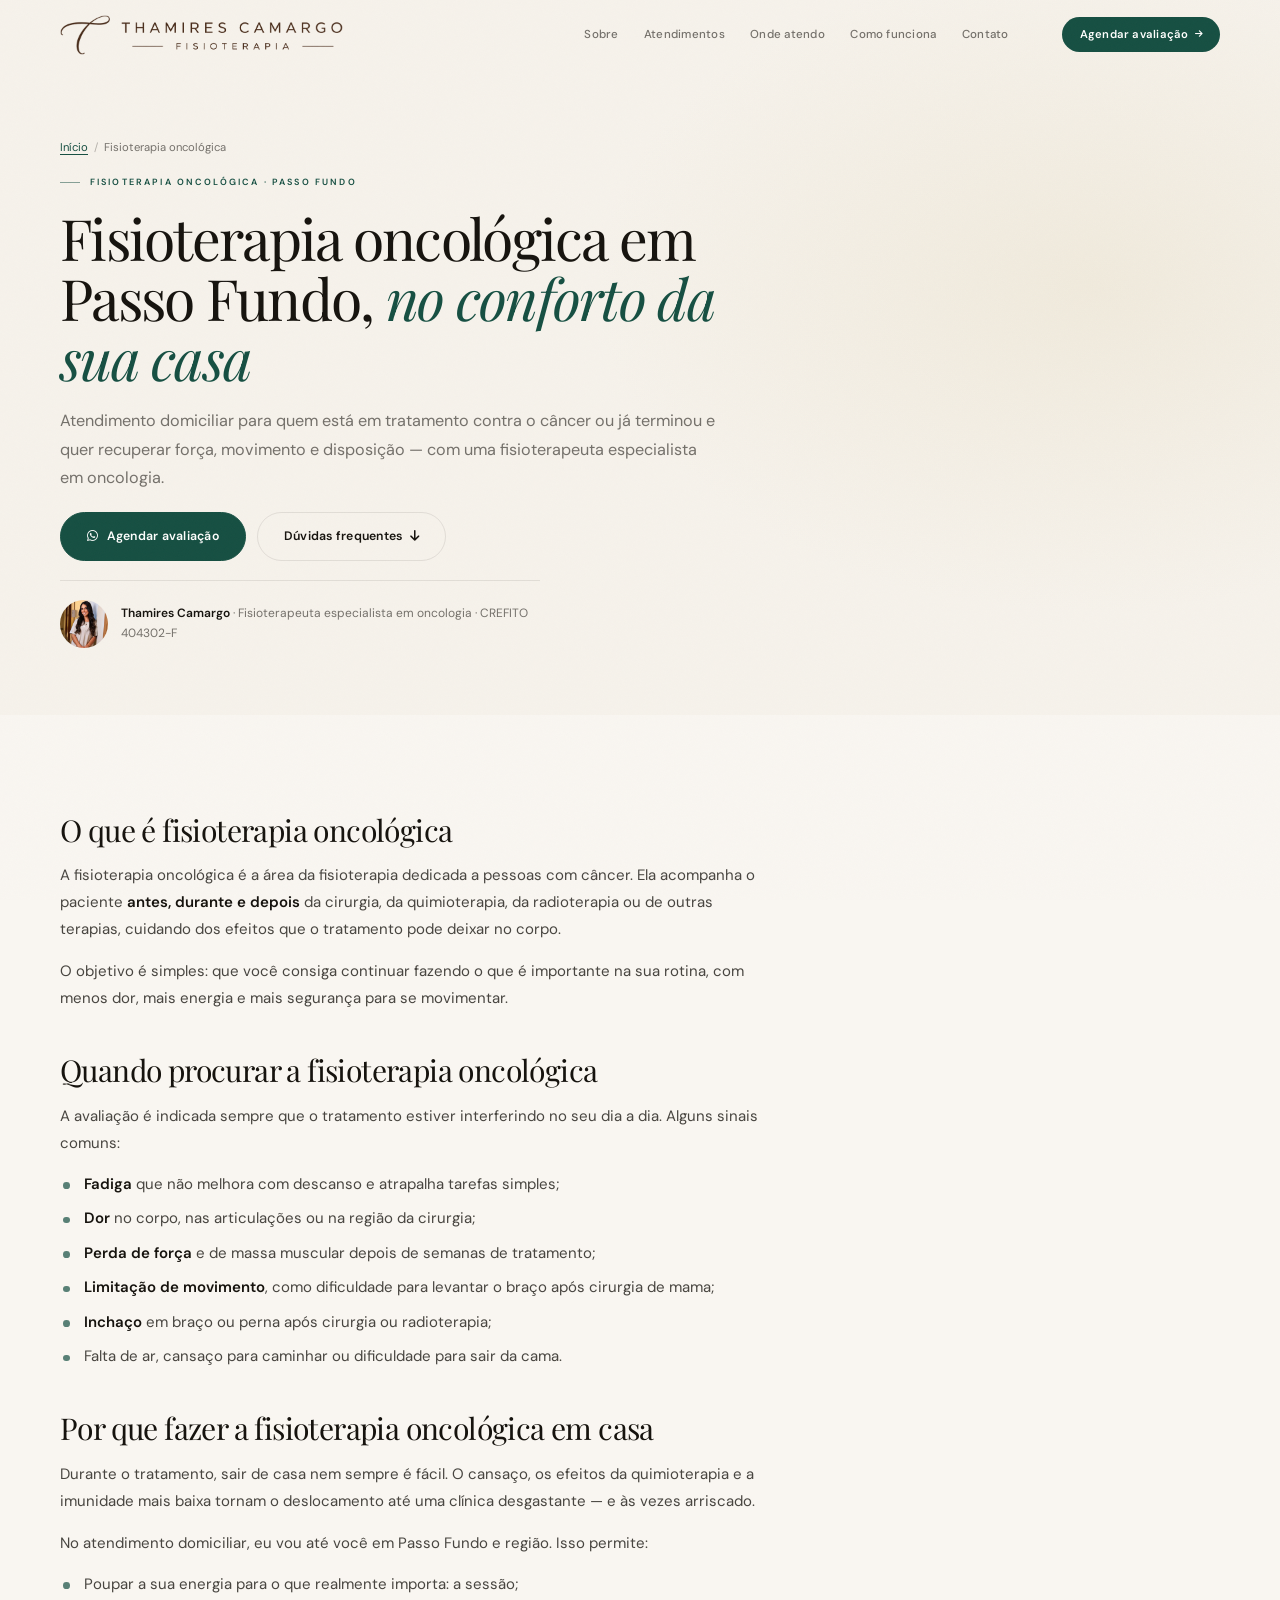
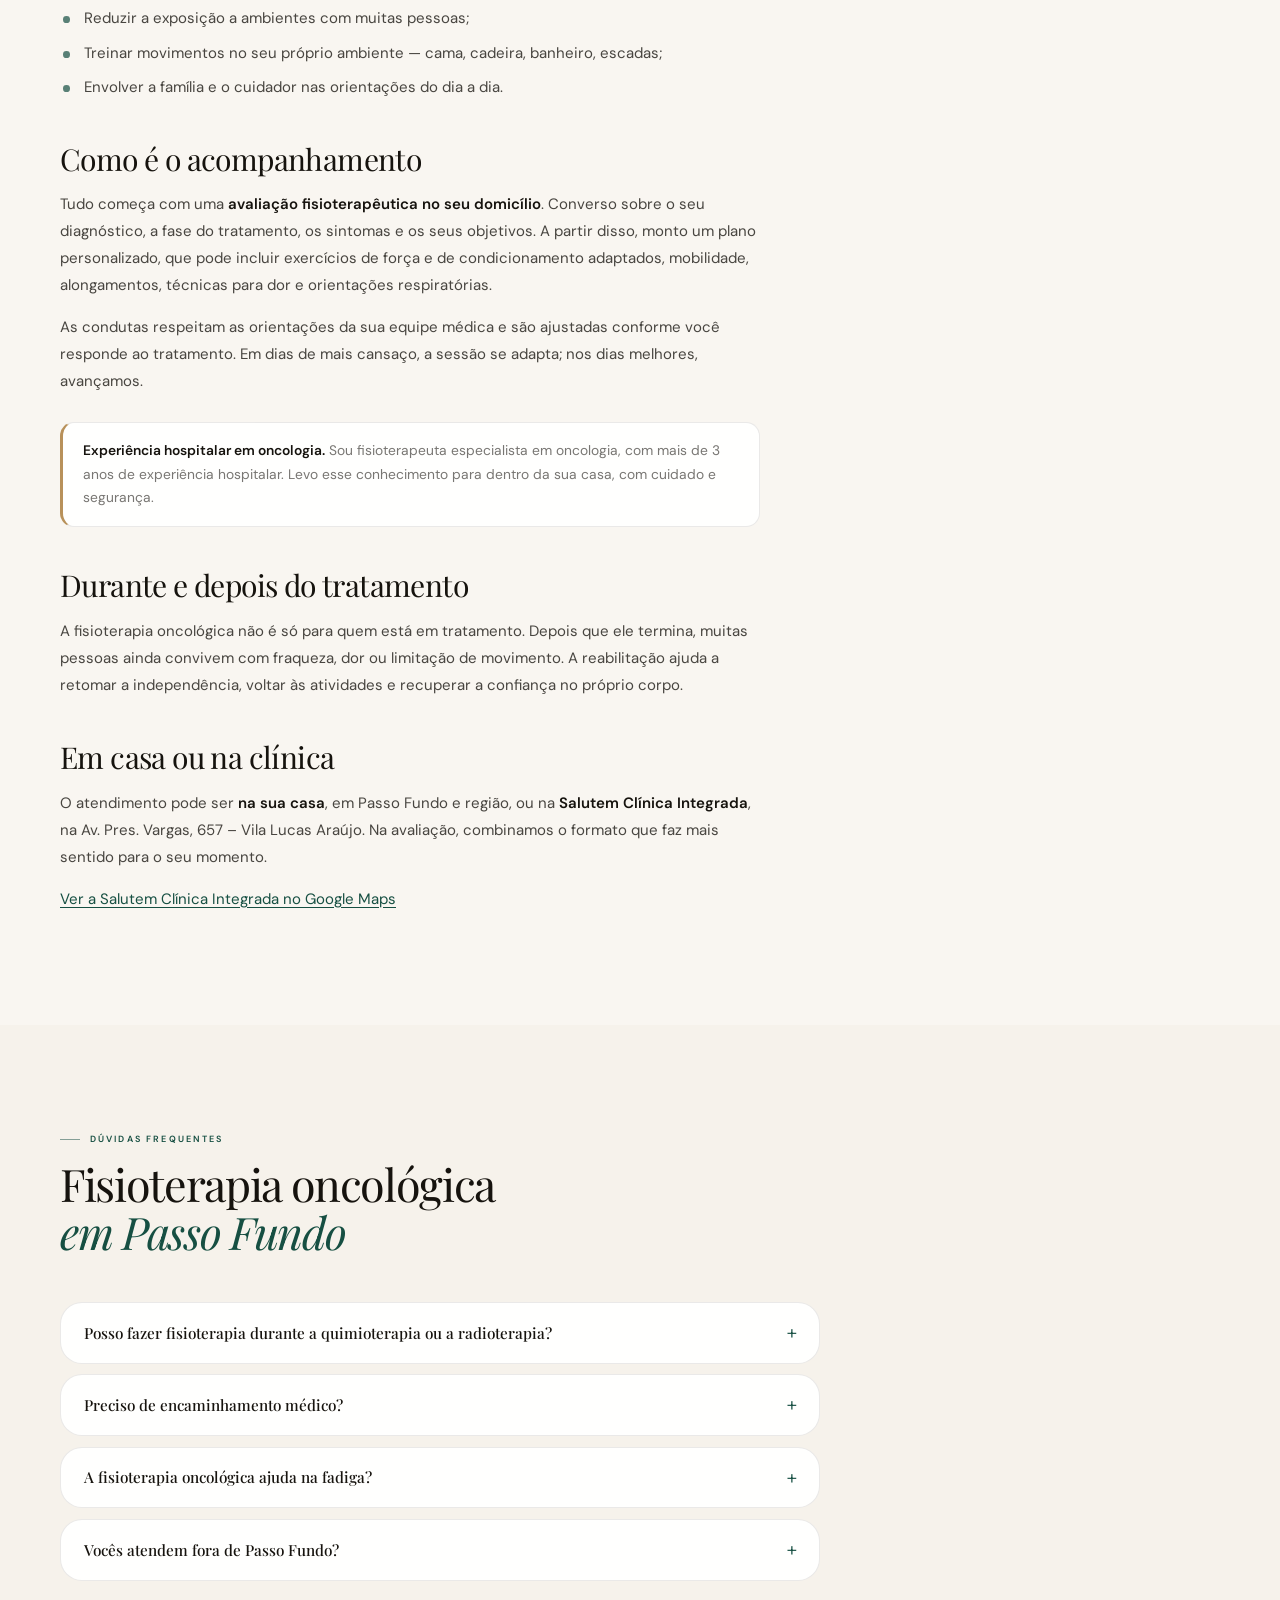
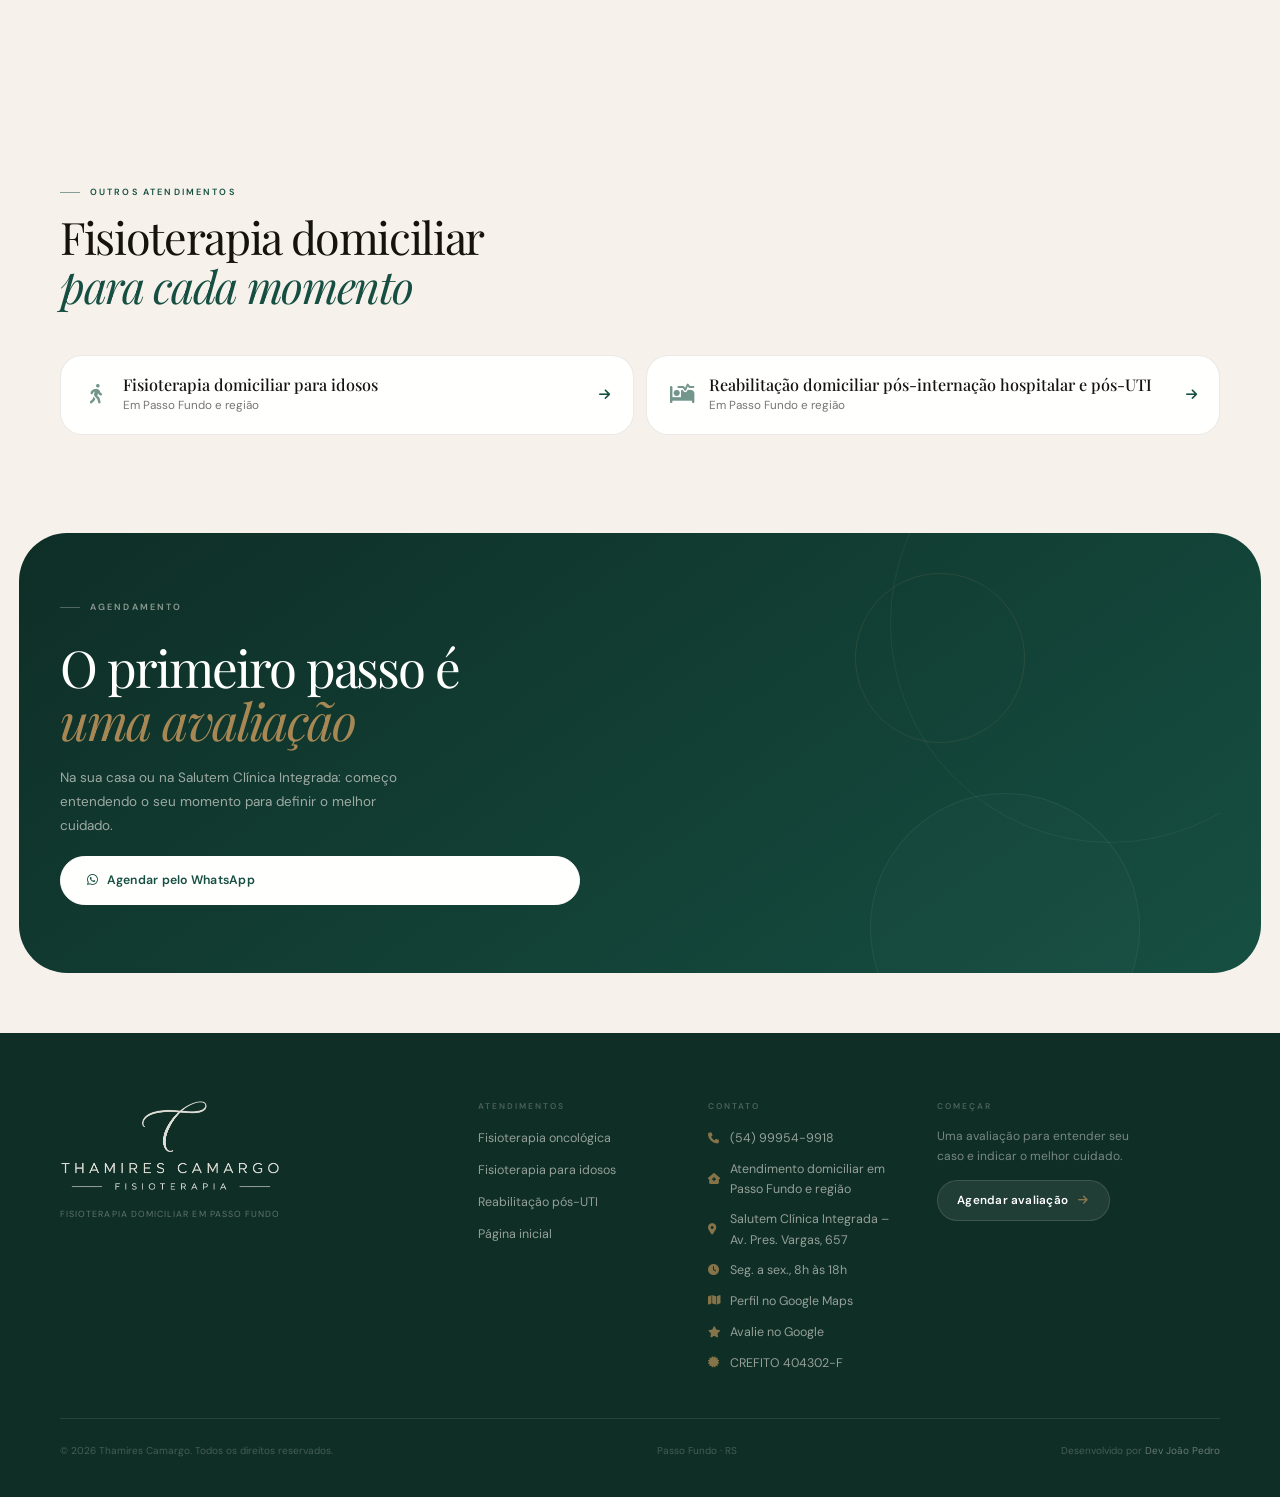
==== commit a30c3afa: "feat: adiciona atendimento na Salutem Clínica Integrada - Nova seção "Onde atendo" (casa ou clínica)" ====
--- a/fisioterapia-oncologica-passo-fundo/index.html
+++ b/fisioterapia-oncologica-passo-fundo/index.html
@@ -134,7 +134,7 @@
           "name": "Vocês atendem fora de Passo Fundo?",
           "acceptedAnswer": {
             "@type": "Answer",
-            "text": "O atendimento é domiciliar em Passo Fundo e região. Chame no WhatsApp para confirmar a disponibilidade para a sua cidade ou bairro."
+            "text": "O atendimento domiciliar é em Passo Fundo e região. Também atendo na Salutem Clínica Integrada (Av. Pres. Vargas, 657 – Vila Lucas Araújo). Chame no WhatsApp para confirmar a disponibilidade."
           }
         }
       ]
@@ -165,6 +165,7 @@
       <nav class="nav" aria-label="Principal">
         <a href="/#sobre" class="nav-link">Sobre</a>
         <a href="/#atendimentos" class="nav-link">Atendimentos</a>
+        <a href="/#onde-atendo" class="nav-link">Onde atendo</a>
         <a href="/#acompanhamento" class="nav-link">Como funciona</a>
         <a href="#contato" class="nav-link" data-nav>Contato</a>
       </nav>
@@ -181,6 +182,7 @@
     <div class="mobile-menu" id="mobileMenu" aria-hidden="true">
       <a href="/#sobre" class="mobile-link">Sobre</a>
       <a href="/#atendimentos" class="mobile-link">Atendimentos</a>
+      <a href="/#onde-atendo" class="mobile-link">Onde atendo</a>
       <a href="/#acompanhamento" class="mobile-link">Como funciona</a>
       <a href="#contato" class="mobile-link" data-nav>Contato</a>
       <button class="btn-primary mobile-cta" data-cta-location="menu_mobile_fisioterapia-oncologica-passo-fundo" onclick="openWhatsApp(this)">Agendar avaliação</button>
@@ -253,6 +255,10 @@
 
 <h2>Durante e depois do tratamento</h2>
 <p>A fisioterapia oncológica não é só para quem está em tratamento. Depois que ele termina, muitas pessoas ainda convivem com fraqueza, dor ou limitação de movimento. A reabilitação ajuda a retomar a independência, voltar às atividades e recuperar a confiança no próprio corpo.</p>
+
+<h2>Em casa ou na clínica</h2>
+<p>O atendimento pode ser <strong>na sua casa</strong>, em Passo Fundo e região, ou na <strong>Salutem Clínica Integrada</strong>, na Av. Pres. Vargas, 657 – Vila Lucas Araújo. Na avaliação, combinamos o formato que faz mais sentido para o seu momento.</p>
+<p><a href="https://www.google.com/maps/search/?api=1&amp;query=Salutem+Cl%C3%ADnica+Integrada%2C+Av.+Pres.+Vargas%2C+657%2C+Passo+Fundo+-+RS" target="_blank" rel="noopener">Ver a Salutem Clínica Integrada no Google Maps</a></p>
         </article>
       </div>
     </section>
@@ -279,7 +285,7 @@
           </details>
           <details class="faq-item">
             <summary>Vocês atendem fora de Passo Fundo?</summary>
-            <p>O atendimento é domiciliar em Passo Fundo e região. Chame no WhatsApp para confirmar a disponibilidade para a sua cidade ou bairro.</p>
+            <p>O atendimento domiciliar é em Passo Fundo e região. Também atendo na Salutem Clínica Integrada (Av. Pres. Vargas, 657 – Vila Lucas Araújo). Chame no WhatsApp para confirmar a disponibilidade.</p>
           </details>
         </div>
       </div>
@@ -322,7 +328,7 @@
         <div class="cta-content">
           <span class="eyebrow eyebrow--light">Agendamento</span>
           <h2 class="cta-title">O primeiro passo é<br /><em>uma avaliação</em></h2>
-          <p>Vou até a sua casa em Passo Fundo para entender o seu momento e definir o melhor cuidado.</p>
+          <p>Na sua casa ou na Salutem Clínica Integrada: começo entendendo o seu momento para definir o melhor cuidado.</p>
           <button class="btn-primary btn-light" data-cta-location="cta_final_fisioterapia-oncologica-passo-fundo" onclick="openWhatsApp(this)">
             <i class="fab fa-whatsapp"></i> Agendar pelo WhatsApp
           </button>
@@ -352,8 +358,9 @@
         <h4>Contato</h4>
         <a href="tel:+5554999549918"><i class="fas fa-phone"></i> (54) 99954-9918</a>
         <span><i class="fas fa-house-medical"></i> Atendimento domiciliar em Passo Fundo e região</span>
+        <a href="https://www.google.com/maps/search/?api=1&amp;query=Salutem+Cl%C3%ADnica+Integrada%2C+Av.+Pres.+Vargas%2C+657%2C+Passo+Fundo+-+RS" target="_blank" rel="noopener"><i class="fas fa-location-dot"></i> Salutem Clínica Integrada – Av. Pres. Vargas, 657</a>
         <span><i class="fas fa-clock"></i> Seg. a sex., 8h às 18h</span>
-        <a href="https://maps.app.goo.gl/dSLQQjPr5NviSbuX6" target="_blank" rel="noopener"><i class="fas fa-location-dot"></i> Ver no Google Maps</a>
+        <a href="https://maps.app.goo.gl/dSLQQjPr5NviSbuX6" target="_blank" rel="noopener"><i class="fas fa-map"></i> Perfil no Google Maps</a>
         <a href="https://g.page/r/CRnz951QbX9gEAI/review" target="_blank" rel="noopener"><i class="fas fa-star"></i> Avalie no Google</a>
         <span><i class="fas fa-certificate"></i> CREFITO 404302-F</span>
       </div>
--- a/style.css
+++ b/style.css
@@ -1197,3 +1197,52 @@
 @media (min-width: 900px) {
   .page-hero { padding: calc(var(--header-h) + 4.5rem) 0 4.5rem; }
 }
+
+/* ═══════════════════════════════════════════
+   ONDE ATENDO
+═══════════════════════════════════════════ */
+.locations { background: var(--white); }
+.locations-grid { display: grid; gap: 1.25rem; }
+.place-card {
+  display: grid;
+  gap: 0.55rem;
+  align-content: start;
+  padding: 1.75rem;
+  background: var(--sage);
+  border: 1px solid var(--line);
+  border-radius: var(--r-lg);
+}
+.place-card--home { background: var(--forest); color: var(--white); border-color: transparent; }
+.place-icon { font-size: 1.5rem; color: var(--pine); opacity: 0.55; margin-bottom: 0.6rem; }
+.place-card--home .place-icon { color: var(--amber); opacity: 0.8; }
+.place-card h3 {
+  font-family: "Playfair Display", Georgia, serif;
+  font-size: clamp(1.25rem, 2.6vw, 1.55rem);
+  font-weight: 500;
+  line-height: 1.15;
+  letter-spacing: -0.02em;
+}
+.place-sub {
+  font-size: 0.78rem;
+  font-weight: 600;
+  letter-spacing: 0.02em;
+  color: var(--pine);
+}
+.place-card--home .place-sub { color: var(--amber); }
+.place-card p:not(.place-sub) { font-size: 0.88rem; color: var(--ink-60); line-height: 1.72; max-width: 46ch; }
+.place-card--home p:not(.place-sub) { color: rgba(246,242,235,0.66); }
+.place-card .svc-link { margin-top: 0.4rem; }
+
+@media (max-width: 479px) {
+  .place-card { padding: 1.4rem; border-radius: var(--r-md); }
+}
+@media (min-width: 600px) {
+  .locations-grid { grid-template-columns: 1fr 1fr; }
+}
+
+/* Menu com 5 itens: evita quebra de linha em telas médias */
+.nav-link { white-space: nowrap; }
+@media (min-width: 900px) and (max-width: 1099px) {
+  .nav-link { padding: 0.45rem 0.55rem; }
+  .logo-img { height: 34px; width: auto; }
+}
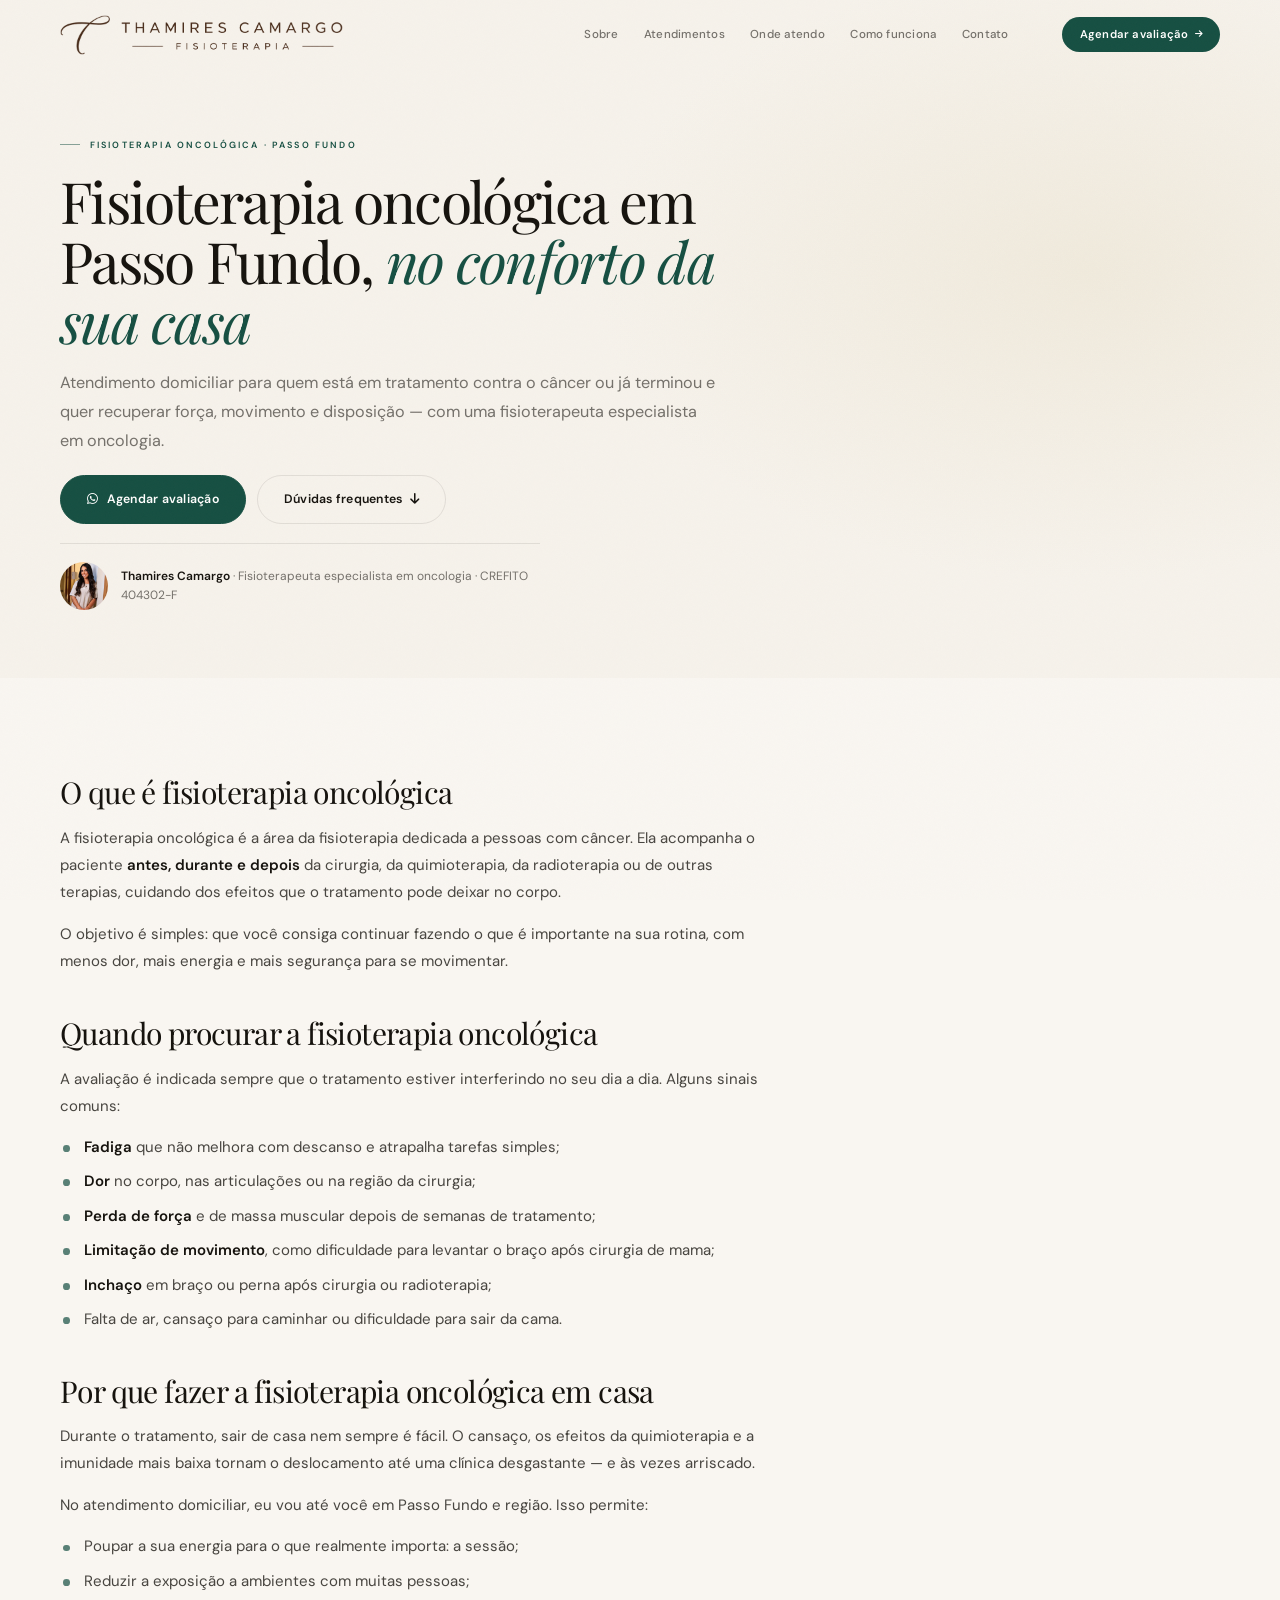
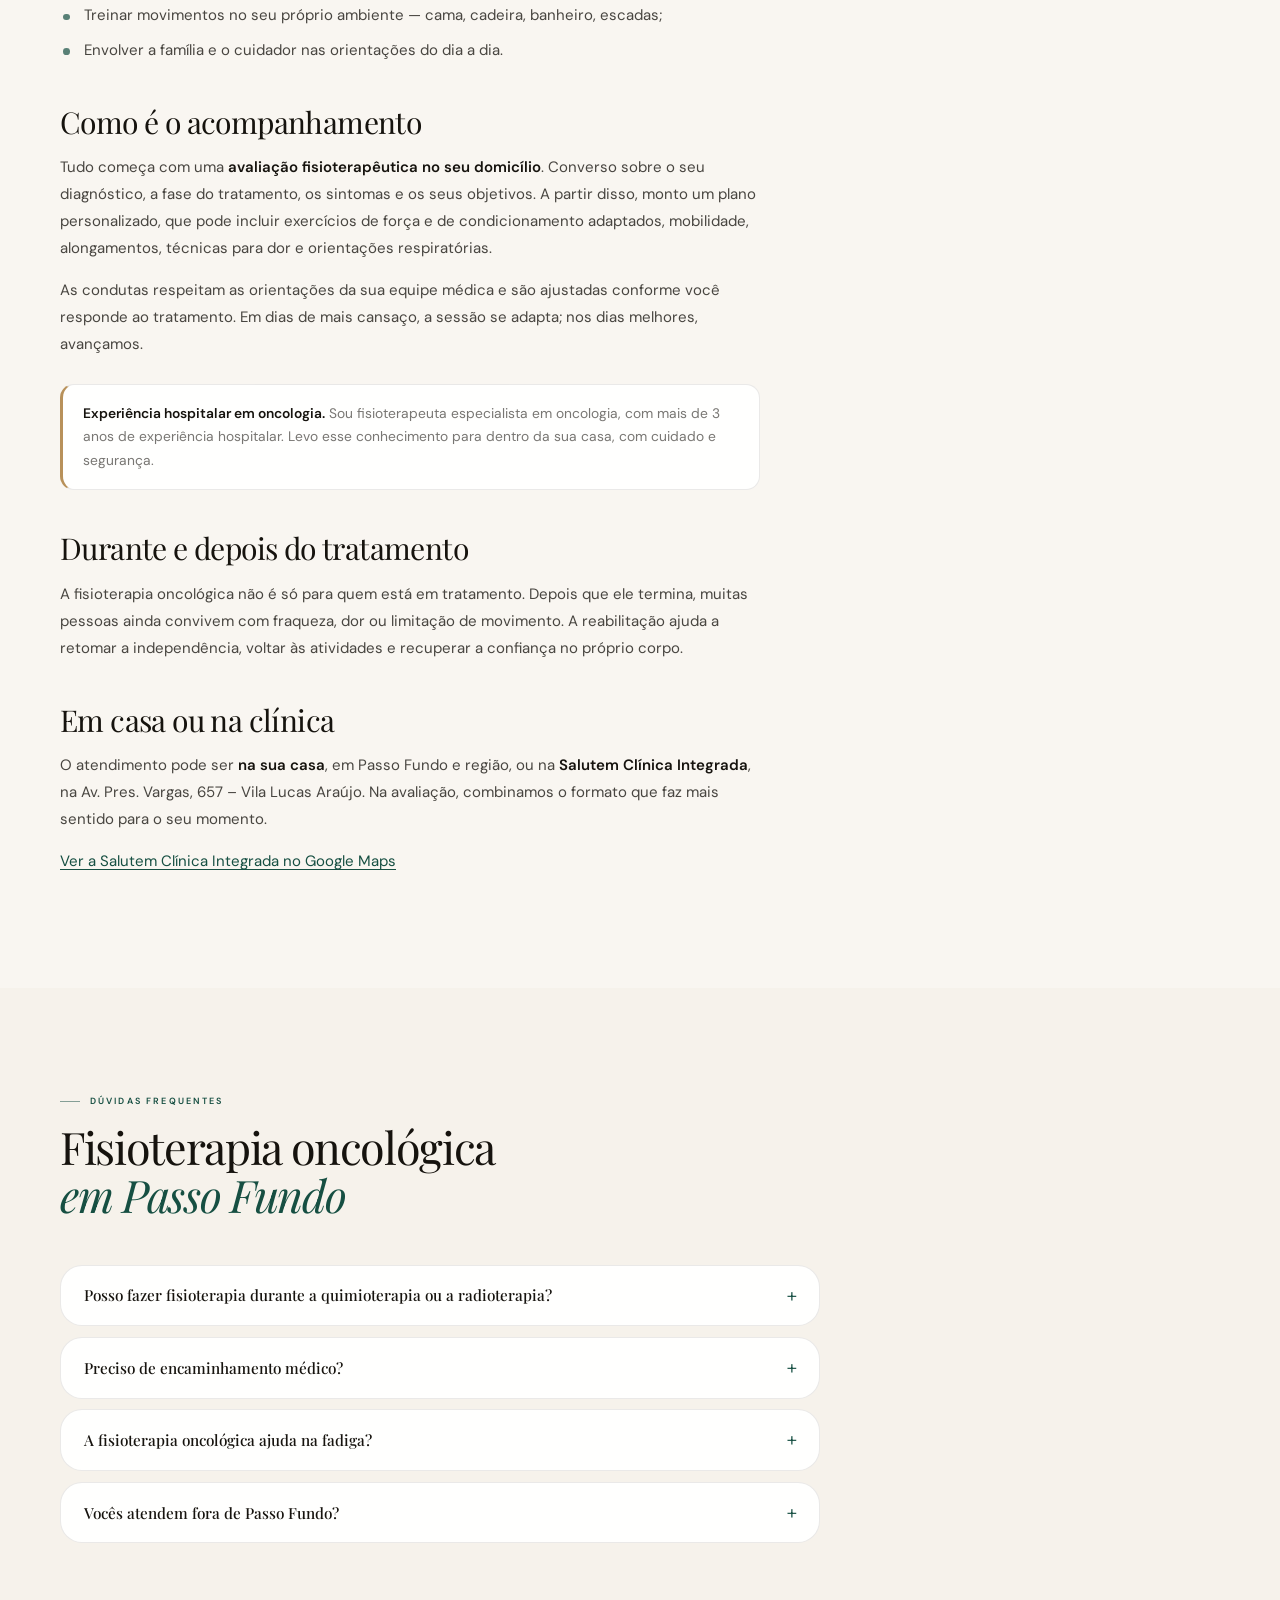
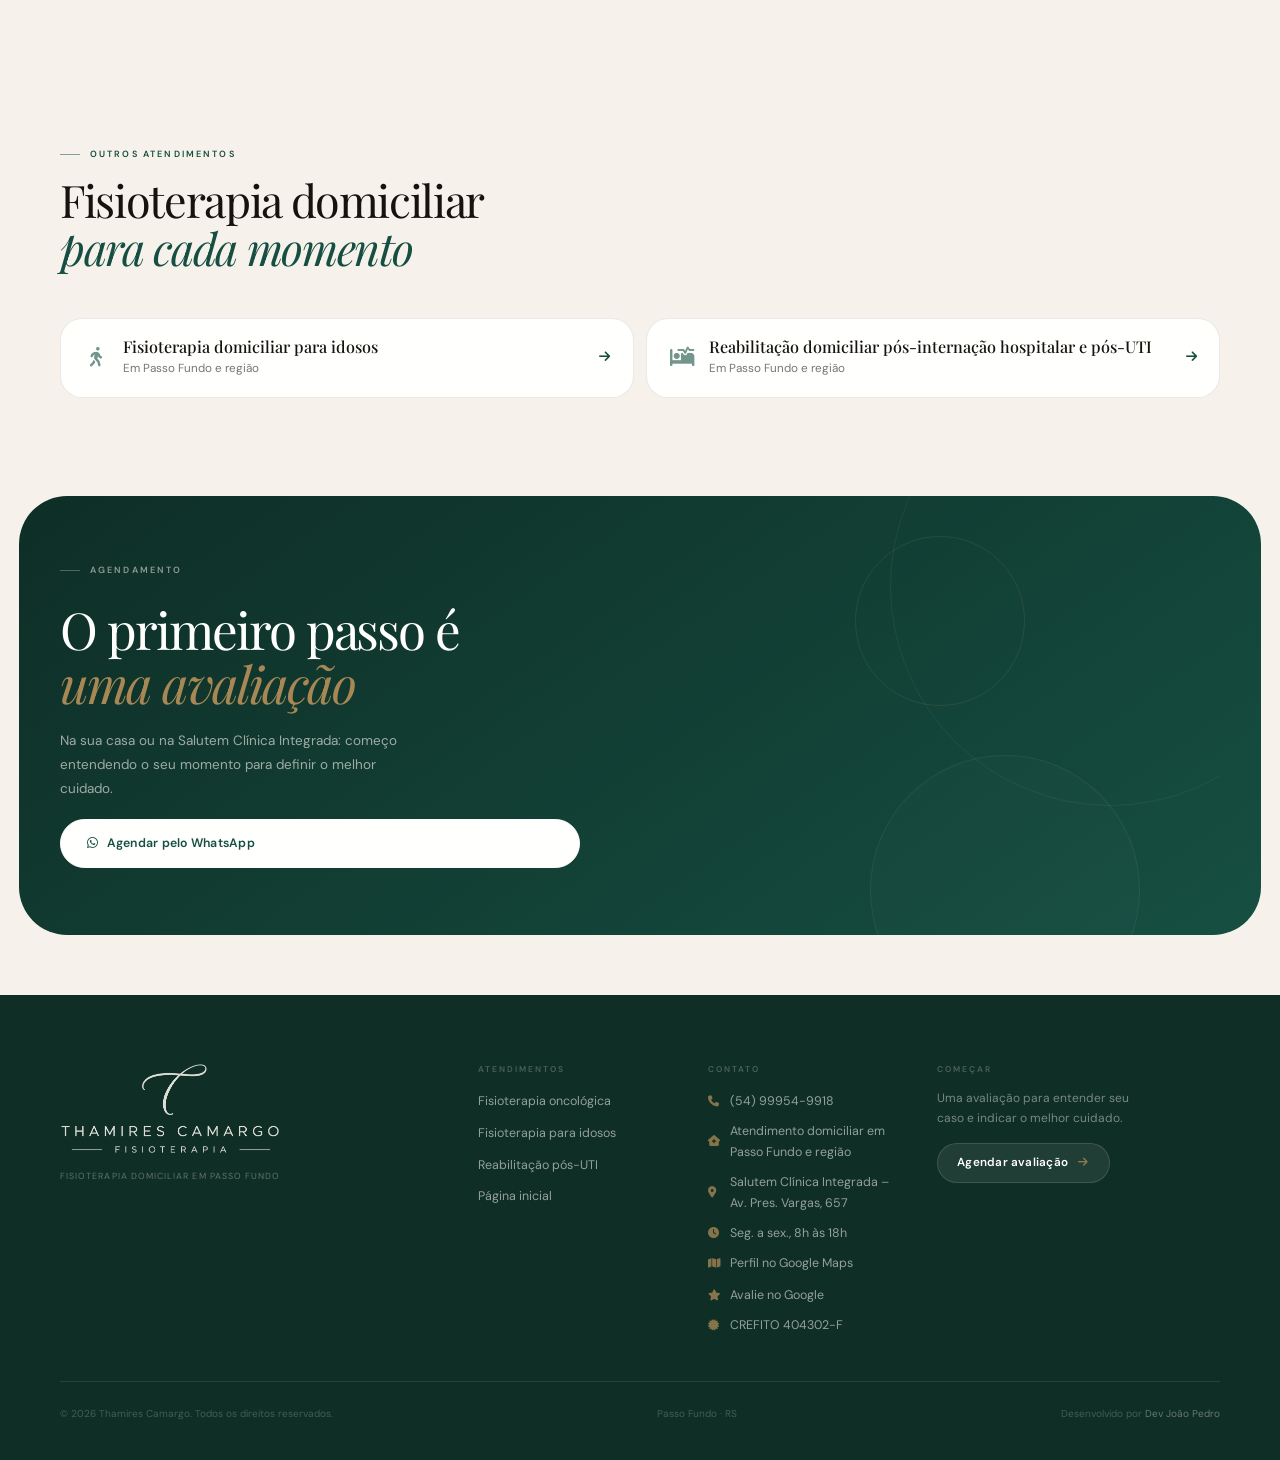
==== commit 6ea813ca: "style: remove a trilha de navegação visível das páginas de serviço A marcação BreadcrumbList continu" ====
--- a/fisioterapia-oncologica-passo-fundo/index.html
+++ b/fisioterapia-oncologica-passo-fundo/index.html
@@ -193,13 +193,6 @@
 
     <section class="page-hero">
       <div class="page-hero-inner">
-        <nav class="breadcrumb" aria-label="Você está em">
-          <ol>
-            <li><a href="/">Início</a></li>
-            <li aria-current="page">Fisioterapia oncológica</li>
-          </ol>
-        </nav>
-
         <span class="eyebrow">Fisioterapia oncológica · Passo Fundo</span>
         <h1 class="page-title">Fisioterapia oncológica em Passo Fundo, <em>no conforto da sua casa</em></h1>
         <p class="page-lead">Atendimento domiciliar para quem está em tratamento contra o câncer ou já terminou e quer recuperar força, movimento e disposição — com uma fisioterapeuta especialista em oncologia.</p>
--- a/style.css
+++ b/style.css
@@ -1072,9 +1072,6 @@
   gap: 1.25rem;
   animation: fade-up 0.9s 0.1s var(--ease-out) both;
 }
-.breadcrumb ol { display: flex; flex-wrap: wrap; gap: 0.4rem; font-size: 0.75rem; color: var(--ink-60); }
-.breadcrumb li + li::before { content: "/"; margin-right: 0.4rem; opacity: 0.5; }
-.breadcrumb a { color: var(--pine); text-decoration: underline; text-underline-offset: 3px; }
 .page-title {
   font-family: "Playfair Display", Georgia, serif;
   font-size: clamp(2.2rem, 6vw, 3.8rem);
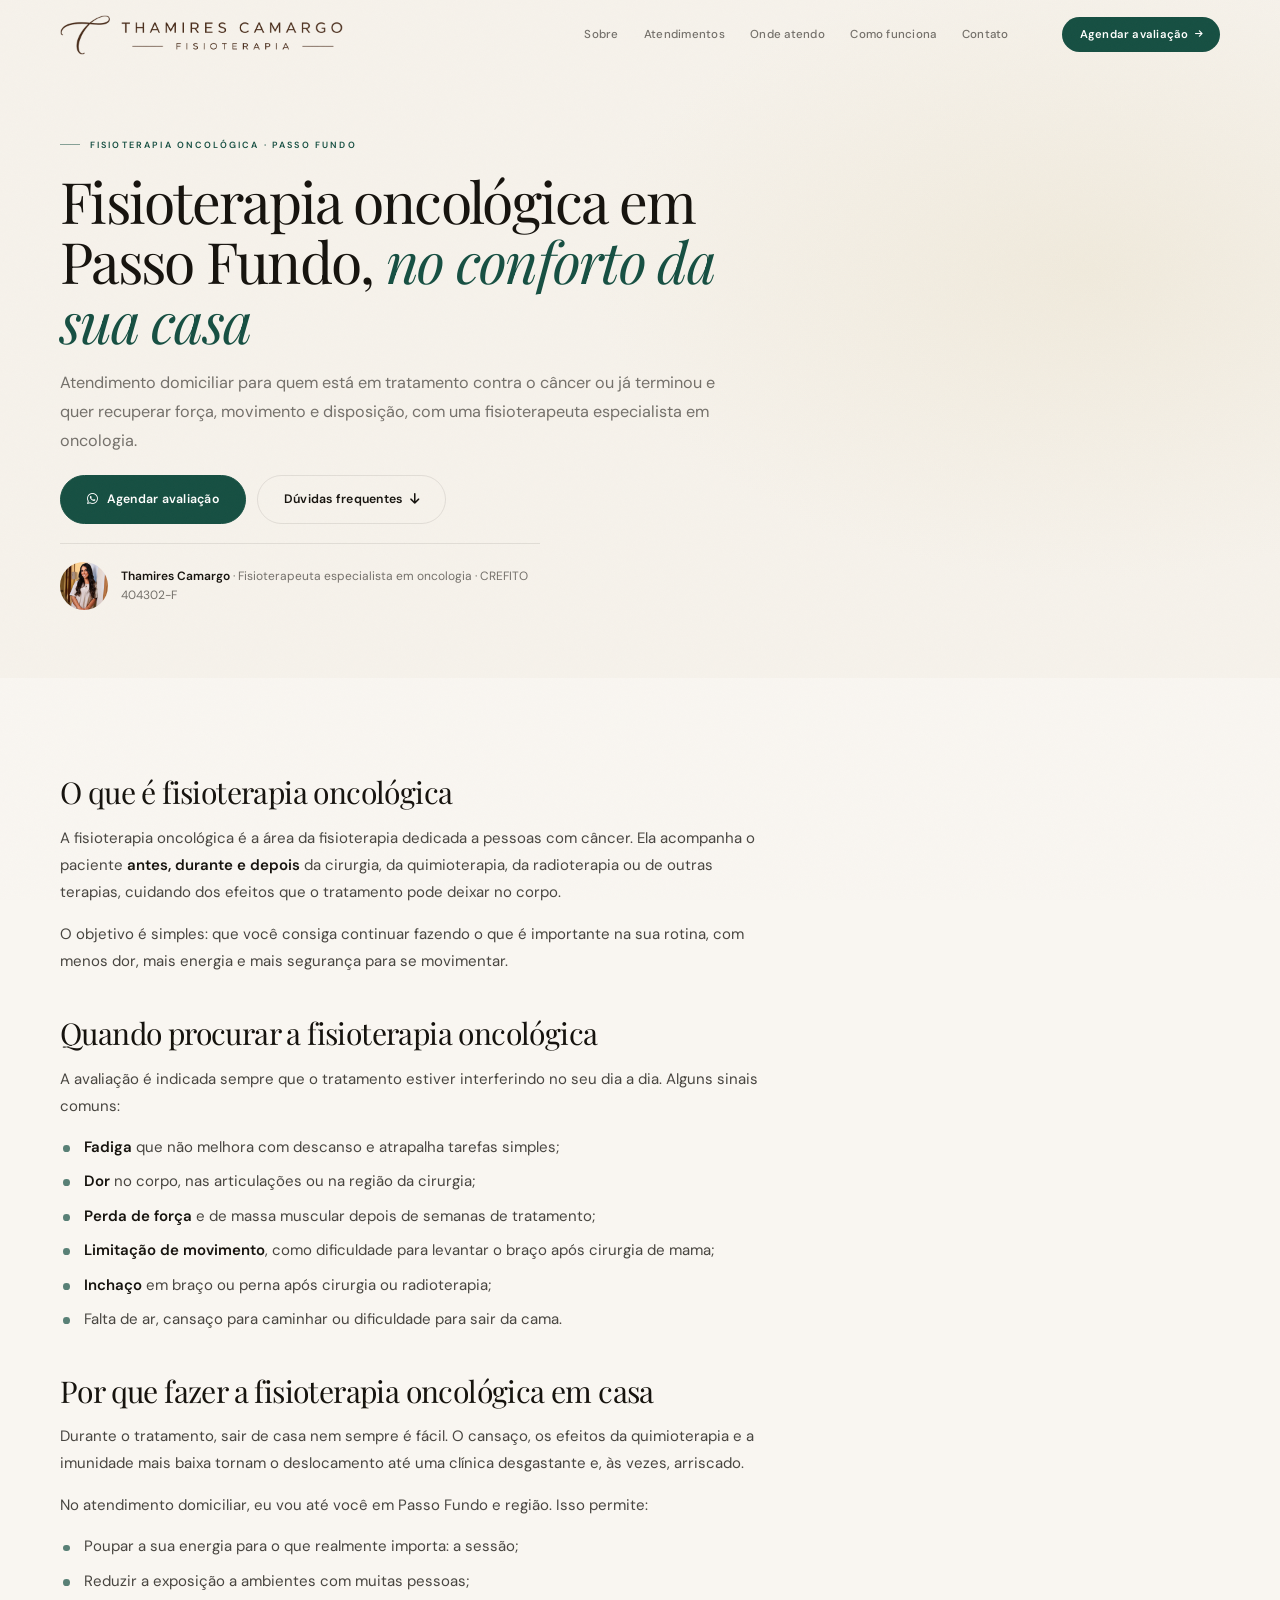
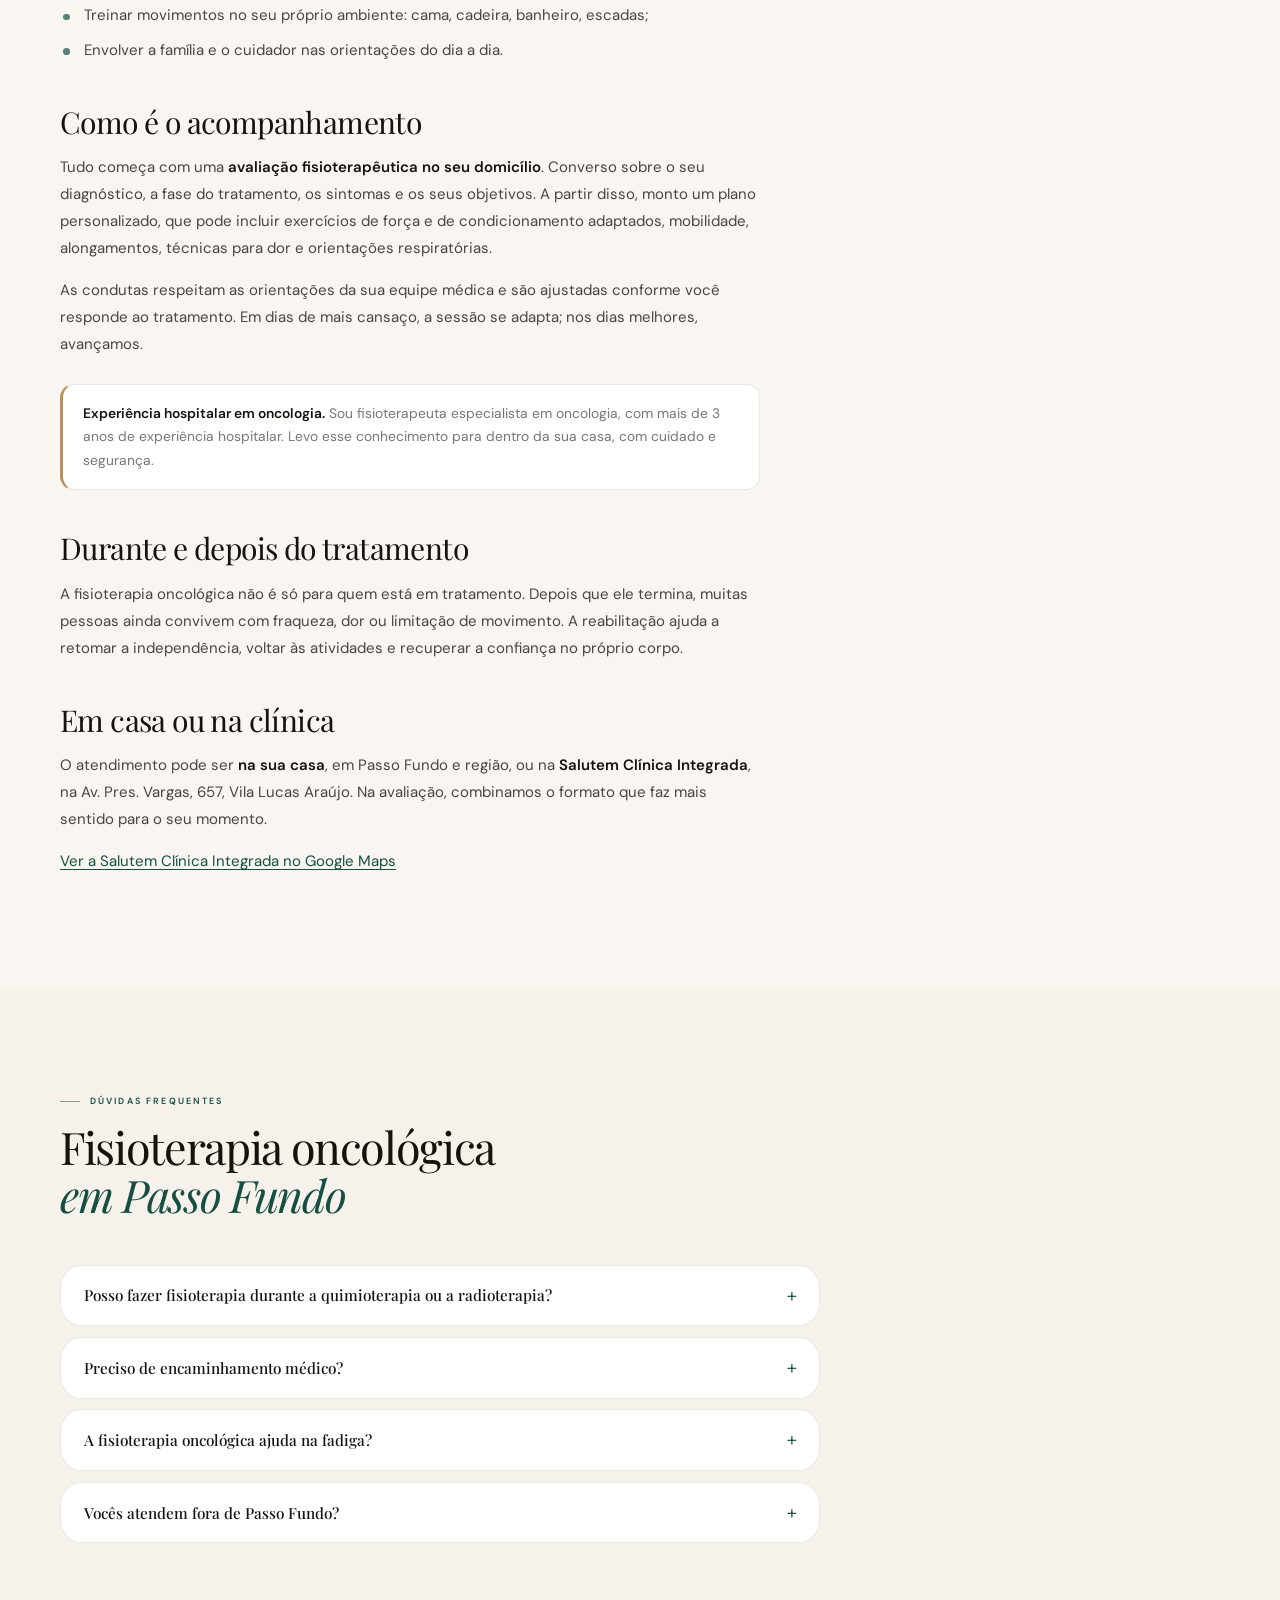
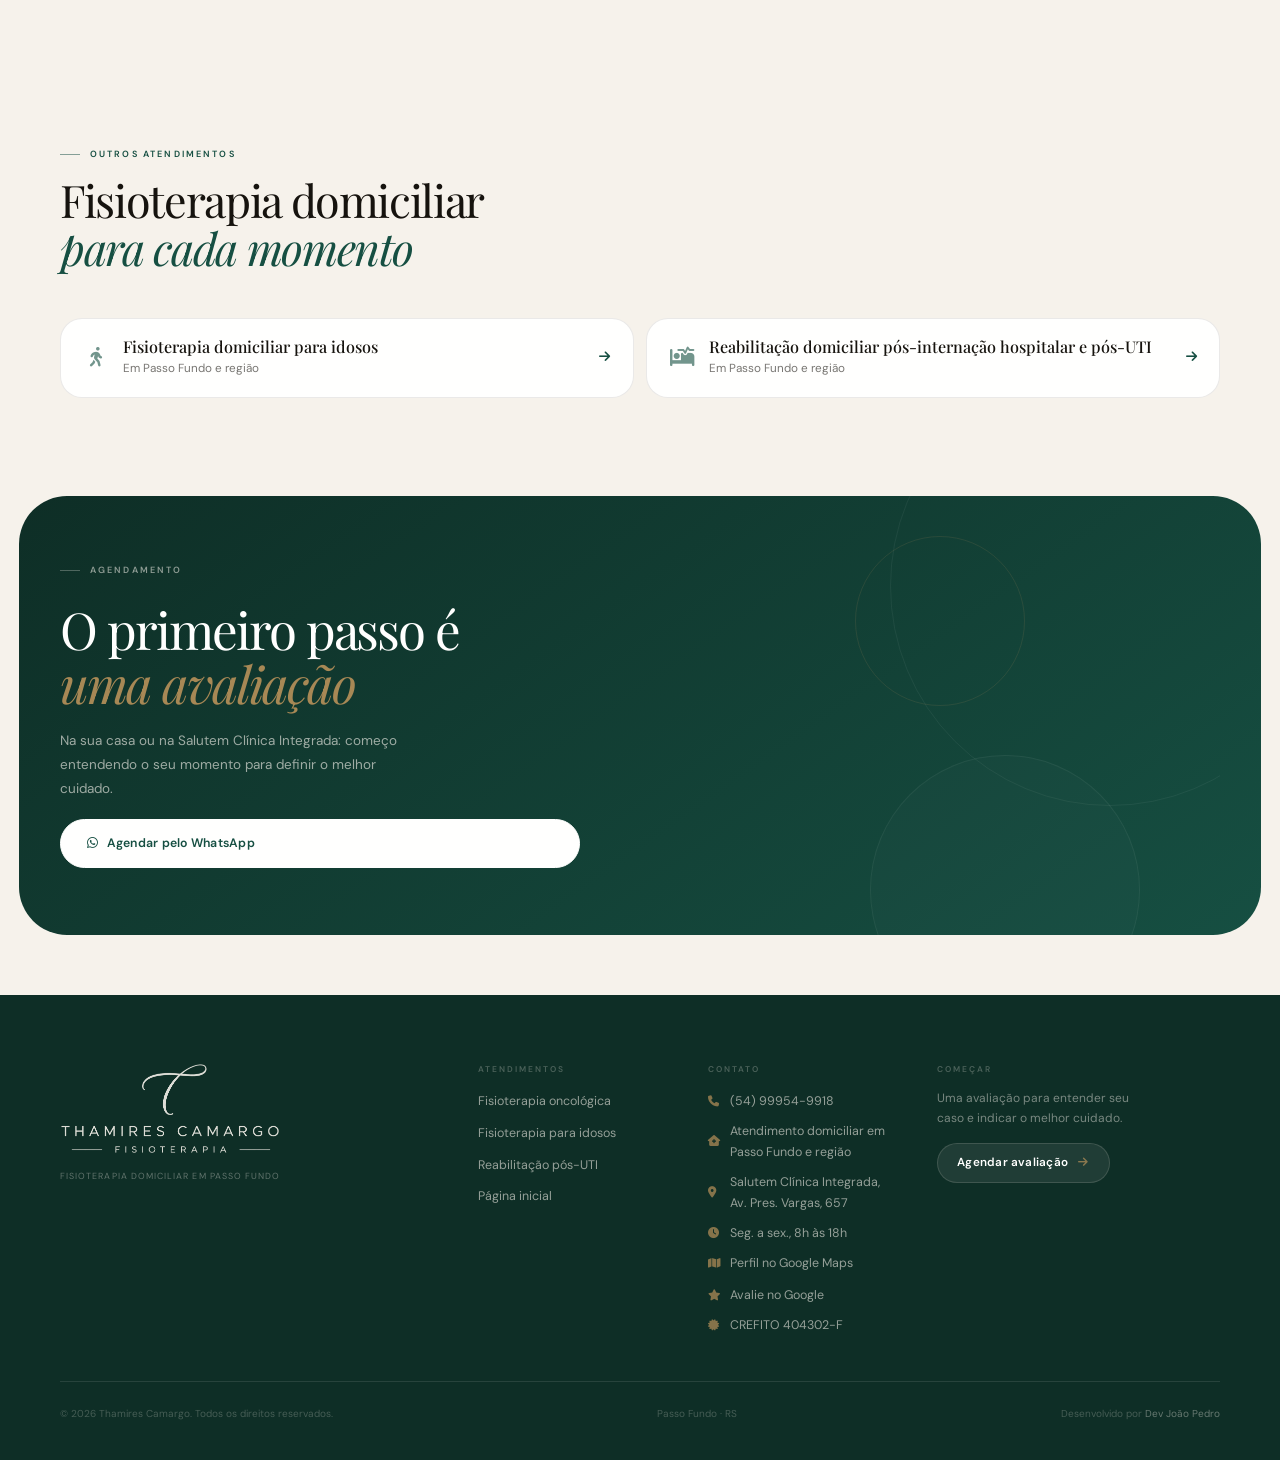
==== commit 5edf668a: "content: remove travessões dos textos do site Reescreve as frases que usavam travessão (— e –) com v" ====
--- a/fisioterapia-oncologica-passo-fundo/index.html
+++ b/fisioterapia-oncologica-passo-fundo/index.html
@@ -134,7 +134,7 @@
           "name": "Vocês atendem fora de Passo Fundo?",
           "acceptedAnswer": {
             "@type": "Answer",
-            "text": "O atendimento domiciliar é em Passo Fundo e região. Também atendo na Salutem Clínica Integrada (Av. Pres. Vargas, 657 – Vila Lucas Araújo). Chame no WhatsApp para confirmar a disponibilidade."
+            "text": "O atendimento domiciliar é em Passo Fundo e região. Também atendo na Salutem Clínica Integrada (Av. Pres. Vargas, 657, Vila Lucas Araújo). Chame no WhatsApp para confirmar a disponibilidade."
           }
         }
       ]
@@ -158,7 +158,7 @@
   <!-- HEADER -->
   <header class="header" id="header">
     <div class="header-inner">
-      <a href="/" class="logo" aria-label="Thamires Camargo – página inicial">
+      <a href="/" class="logo" aria-label="Thamires Camargo, página inicial">
         <img src="/assets/logo-horizontal.png" alt="Thamires Camargo Fisioterapia" class="logo-img" width="849" height="120" />
       </a>
 
@@ -195,7 +195,7 @@
       <div class="page-hero-inner">
         <span class="eyebrow">Fisioterapia oncológica · Passo Fundo</span>
         <h1 class="page-title">Fisioterapia oncológica em Passo Fundo, <em>no conforto da sua casa</em></h1>
-        <p class="page-lead">Atendimento domiciliar para quem está em tratamento contra o câncer ou já terminou e quer recuperar força, movimento e disposição — com uma fisioterapeuta especialista em oncologia.</p>
+        <p class="page-lead">Atendimento domiciliar para quem está em tratamento contra o câncer ou já terminou e quer recuperar força, movimento e disposição, com uma fisioterapeuta especialista em oncologia.</p>
 
         <div class="hero-actions">
           <button class="btn-primary" data-cta-location="hero_fisioterapia-oncologica-passo-fundo" onclick="openWhatsApp(this)">
@@ -232,12 +232,12 @@
 </ul>
 
 <h2>Por que fazer a fisioterapia oncológica em casa</h2>
-<p>Durante o tratamento, sair de casa nem sempre é fácil. O cansaço, os efeitos da quimioterapia e a imunidade mais baixa tornam o deslocamento até uma clínica desgastante — e às vezes arriscado.</p>
+<p>Durante o tratamento, sair de casa nem sempre é fácil. O cansaço, os efeitos da quimioterapia e a imunidade mais baixa tornam o deslocamento até uma clínica desgastante e, às vezes, arriscado.</p>
 <p>No atendimento domiciliar, eu vou até você em Passo Fundo e região. Isso permite:</p>
 <ul>
   <li>Poupar a sua energia para o que realmente importa: a sessão;</li>
   <li>Reduzir a exposição a ambientes com muitas pessoas;</li>
-  <li>Treinar movimentos no seu próprio ambiente — cama, cadeira, banheiro, escadas;</li>
+  <li>Treinar movimentos no seu próprio ambiente: cama, cadeira, banheiro, escadas;</li>
   <li>Envolver a família e o cuidador nas orientações do dia a dia.</li>
 </ul>
 
@@ -250,7 +250,7 @@
 <p>A fisioterapia oncológica não é só para quem está em tratamento. Depois que ele termina, muitas pessoas ainda convivem com fraqueza, dor ou limitação de movimento. A reabilitação ajuda a retomar a independência, voltar às atividades e recuperar a confiança no próprio corpo.</p>
 
 <h2>Em casa ou na clínica</h2>
-<p>O atendimento pode ser <strong>na sua casa</strong>, em Passo Fundo e região, ou na <strong>Salutem Clínica Integrada</strong>, na Av. Pres. Vargas, 657 – Vila Lucas Araújo. Na avaliação, combinamos o formato que faz mais sentido para o seu momento.</p>
+<p>O atendimento pode ser <strong>na sua casa</strong>, em Passo Fundo e região, ou na <strong>Salutem Clínica Integrada</strong>, na Av. Pres. Vargas, 657, Vila Lucas Araújo. Na avaliação, combinamos o formato que faz mais sentido para o seu momento.</p>
 <p><a href="https://www.google.com/maps/search/?api=1&amp;query=Salutem+Cl%C3%ADnica+Integrada%2C+Av.+Pres.+Vargas%2C+657%2C+Passo+Fundo+-+RS" target="_blank" rel="noopener">Ver a Salutem Clínica Integrada no Google Maps</a></p>
         </article>
       </div>
@@ -278,7 +278,7 @@
           </details>
           <details class="faq-item">
             <summary>Vocês atendem fora de Passo Fundo?</summary>
-            <p>O atendimento domiciliar é em Passo Fundo e região. Também atendo na Salutem Clínica Integrada (Av. Pres. Vargas, 657 – Vila Lucas Araújo). Chame no WhatsApp para confirmar a disponibilidade.</p>
+            <p>O atendimento domiciliar é em Passo Fundo e região. Também atendo na Salutem Clínica Integrada (Av. Pres. Vargas, 657, Vila Lucas Araújo). Chame no WhatsApp para confirmar a disponibilidade.</p>
           </details>
         </div>
       </div>
@@ -351,7 +351,7 @@
         <h4>Contato</h4>
         <a href="tel:+5554999549918"><i class="fas fa-phone"></i> (54) 99954-9918</a>
         <span><i class="fas fa-house-medical"></i> Atendimento domiciliar em Passo Fundo e região</span>
-        <a href="https://www.google.com/maps/search/?api=1&amp;query=Salutem+Cl%C3%ADnica+Integrada%2C+Av.+Pres.+Vargas%2C+657%2C+Passo+Fundo+-+RS" target="_blank" rel="noopener"><i class="fas fa-location-dot"></i> Salutem Clínica Integrada – Av. Pres. Vargas, 657</a>
+        <a href="https://www.google.com/maps/search/?api=1&amp;query=Salutem+Cl%C3%ADnica+Integrada%2C+Av.+Pres.+Vargas%2C+657%2C+Passo+Fundo+-+RS" target="_blank" rel="noopener"><i class="fas fa-location-dot"></i> Salutem Clínica Integrada, Av. Pres. Vargas, 657</a>
         <span><i class="fas fa-clock"></i> Seg. a sex., 8h às 18h</span>
         <a href="https://maps.app.goo.gl/dSLQQjPr5NviSbuX6" target="_blank" rel="noopener"><i class="fas fa-map"></i> Perfil no Google Maps</a>
         <a href="https://g.page/r/CRnz951QbX9gEAI/review" target="_blank" rel="noopener"><i class="fas fa-star"></i> Avalie no Google</a>
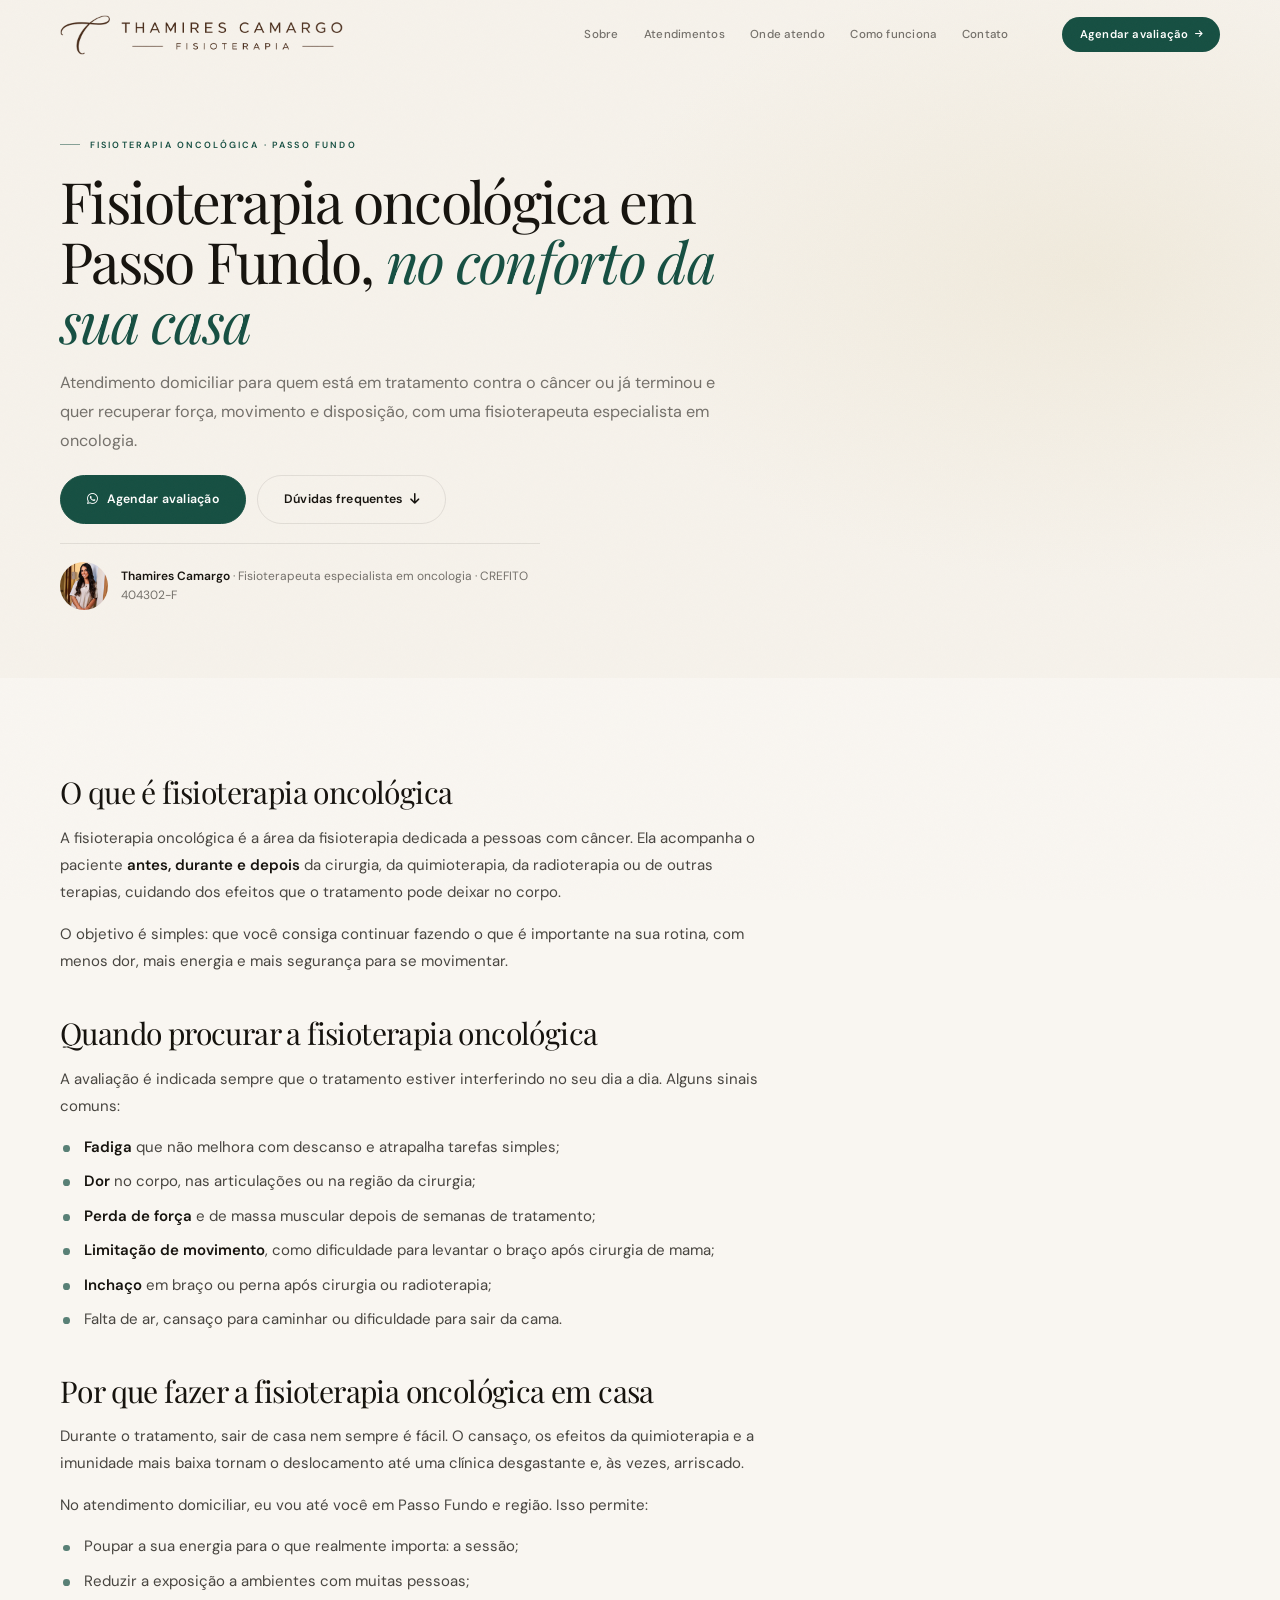
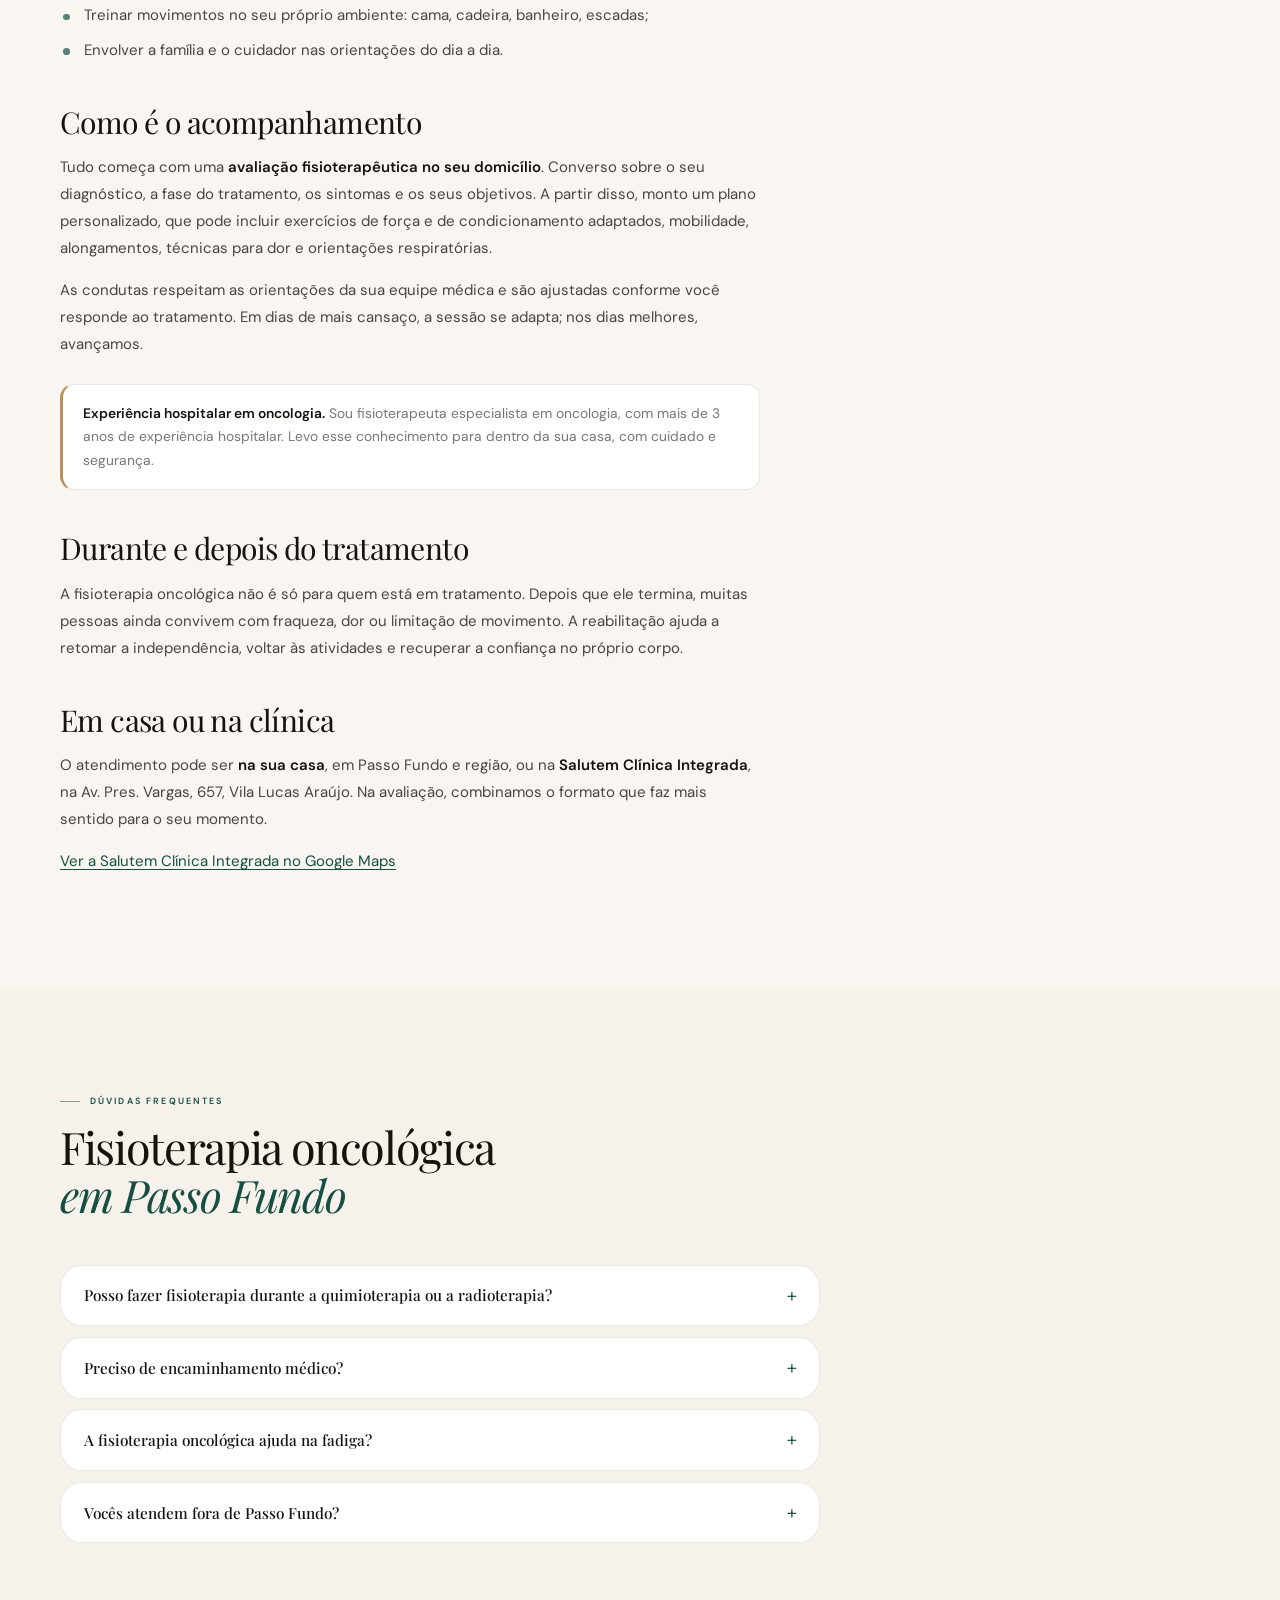
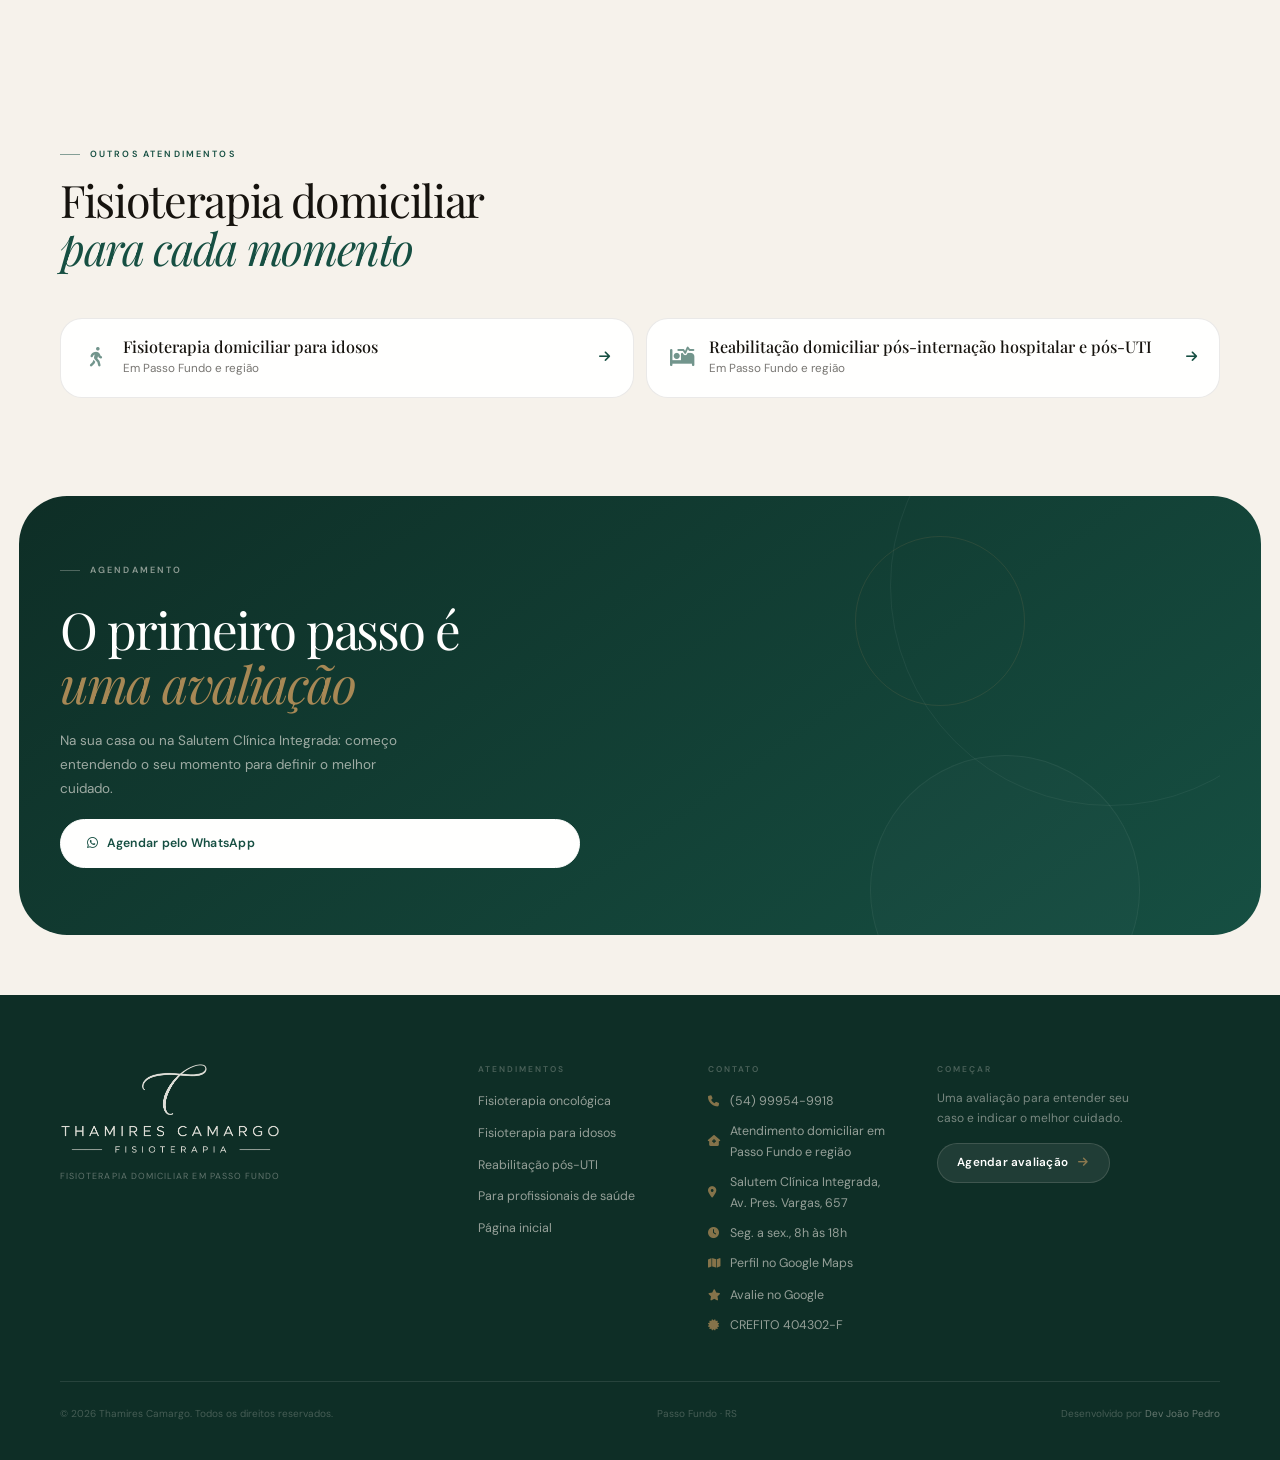
==== commit 47167abe: "Página para profissionais de saúde e CTA separado casa/clínica - Nova página /para-profissionais/ pa" ====
--- a/fisioterapia-oncologica-passo-fundo/index.html
+++ b/fisioterapia-oncologica-passo-fundo/index.html
@@ -344,6 +344,7 @@
         <a href="/fisioterapia-oncologica-passo-fundo/">Fisioterapia oncológica</a>
         <a href="/fisioterapia-para-idosos-passo-fundo/">Fisioterapia para idosos</a>
         <a href="/reabilitacao-pos-uti-passo-fundo/">Reabilitação pós-UTI</a>
+        <a href="/para-profissionais/">Para profissionais de saúde</a>
         <a href="/">Página inicial</a>
       </div>
 
--- a/style.css
+++ b/style.css
@@ -393,16 +393,6 @@
   opacity: 0.7;
 }
 
-.hero-name {
-  font-family: "Playfair Display", Georgia, serif;
-  font-size: clamp(2.4rem, 6vw, 3.6rem);
-  font-weight: 700;
-  font-style: italic;
-  color: var(--pine);
-  letter-spacing: -0.02em;
-  line-height: 1.1;
-}
-
 .hero-title {
   font-family: "Playfair Display", Georgia, serif;
   font-size: clamp(3rem, 12vw, 5.4rem);
@@ -1229,6 +1219,32 @@
 .place-card p:not(.place-sub) { font-size: 0.88rem; color: var(--ink-60); line-height: 1.72; max-width: 46ch; }
 .place-card--home p:not(.place-sub) { color: rgba(246,242,235,0.66); }
 .place-card .svc-link { margin-top: 0.4rem; }
+.place-list {
+  list-style: none;
+  display: flex;
+  flex-wrap: wrap;
+  gap: 0.45rem;
+  margin: 0.35rem 0 0;
+  padding: 0;
+}
+.place-list li {
+  display: inline-flex;
+  align-items: center;
+  gap: 0.4rem;
+  padding: 0.4rem 0.85rem;
+  background: var(--fern-lt);
+  border: 1px solid rgba(22,79,66,0.12);
+  border-radius: var(--r-pill);
+  font-size: 0.72rem;
+  font-weight: 600;
+  color: var(--pine);
+}
+.place-list i { font-size: 0.52rem; color: var(--amber); }
+.place-card--home .place-list li {
+  background: rgba(246,242,235,0.08);
+  border-color: rgba(246,242,235,0.16);
+  color: var(--white);
+}
 
 @media (max-width: 479px) {
   .place-card { padding: 1.4rem; border-radius: var(--r-md); }
@@ -1243,3 +1259,15 @@
   .nav-link { padding: 0.45rem 0.55rem; }
   .logo-img { height: 34px; width: auto; }
 }
+
+/* ─── CTA NOS CARTÕES DE LOCAL ───────────── */
+.place-cta { justify-self: start; margin-top: 0.9rem; }
+.place-card--home .place-cta {
+  background: var(--white);
+  color: var(--pine);
+  border-color: var(--white);
+}
+.place-card--home .place-cta:hover {
+  background: rgba(255,255,255,0.9);
+  border-color: rgba(255,255,255,0.9);
+}
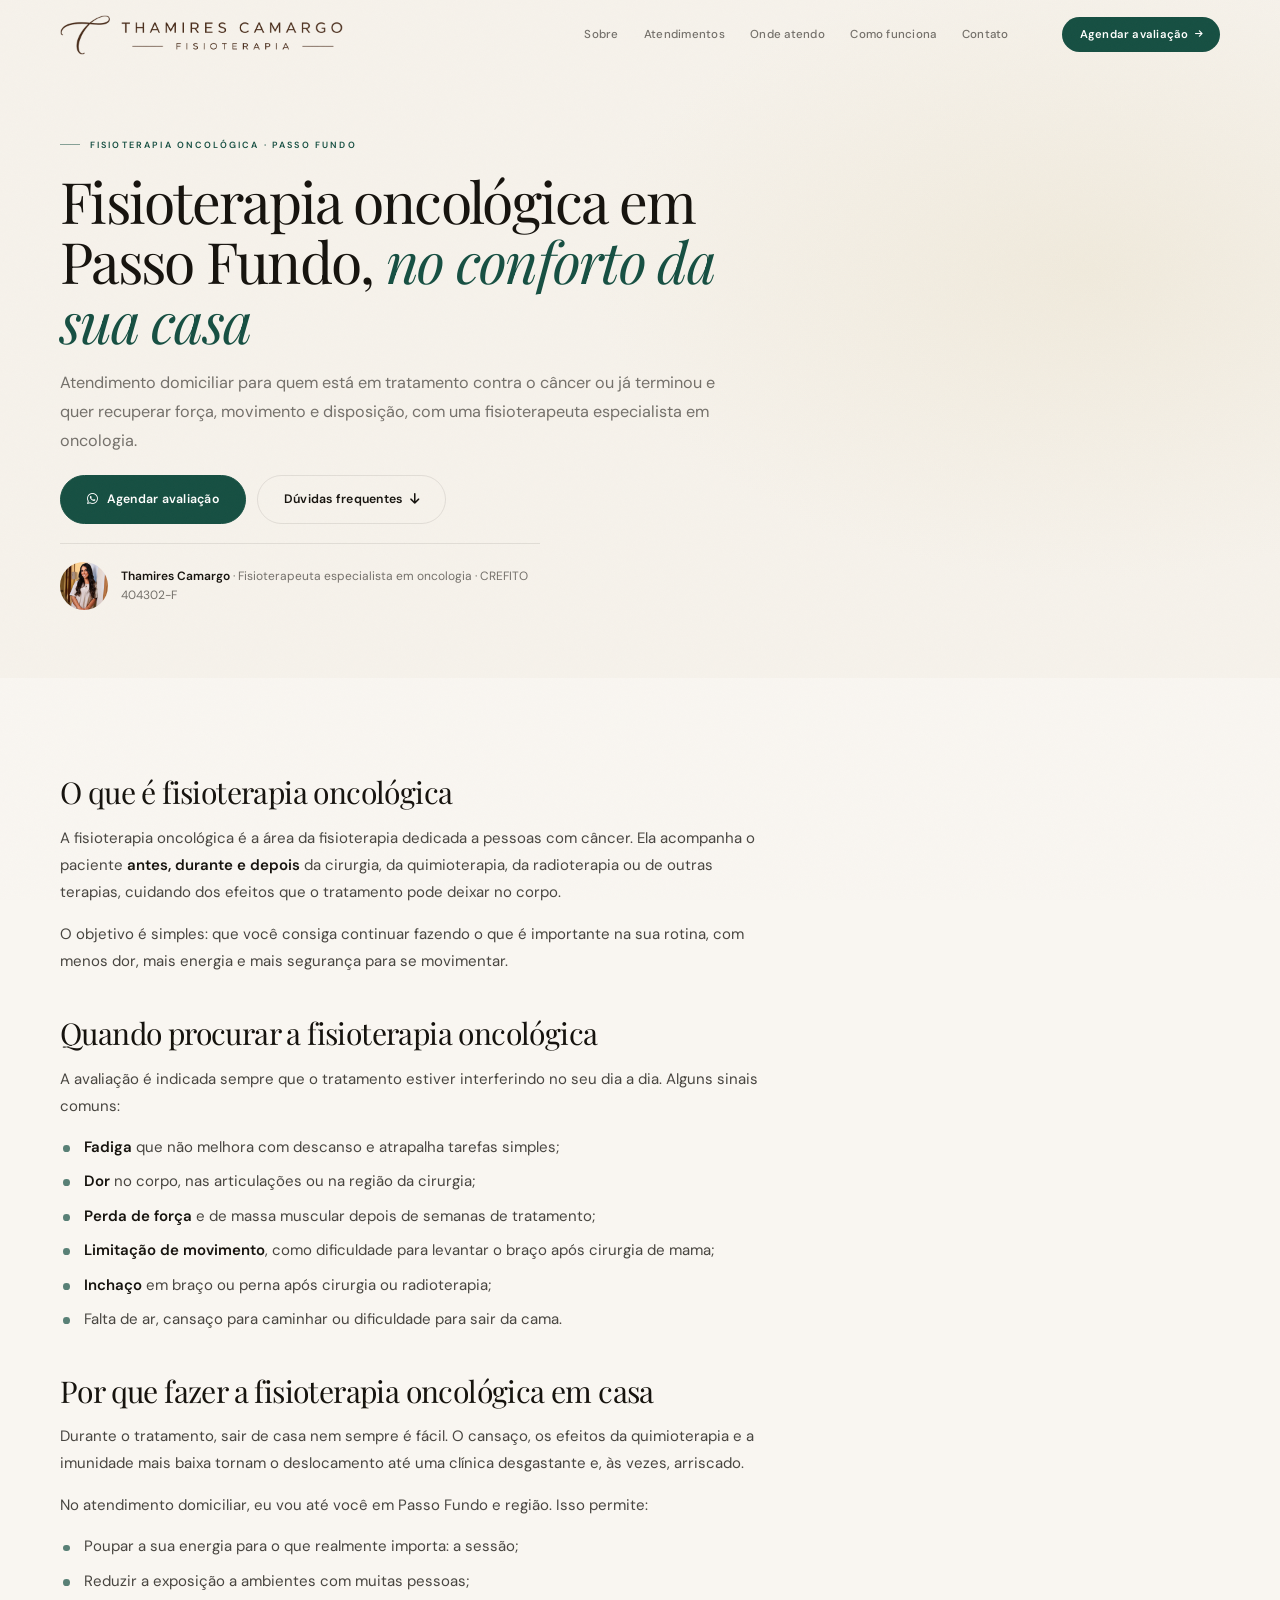
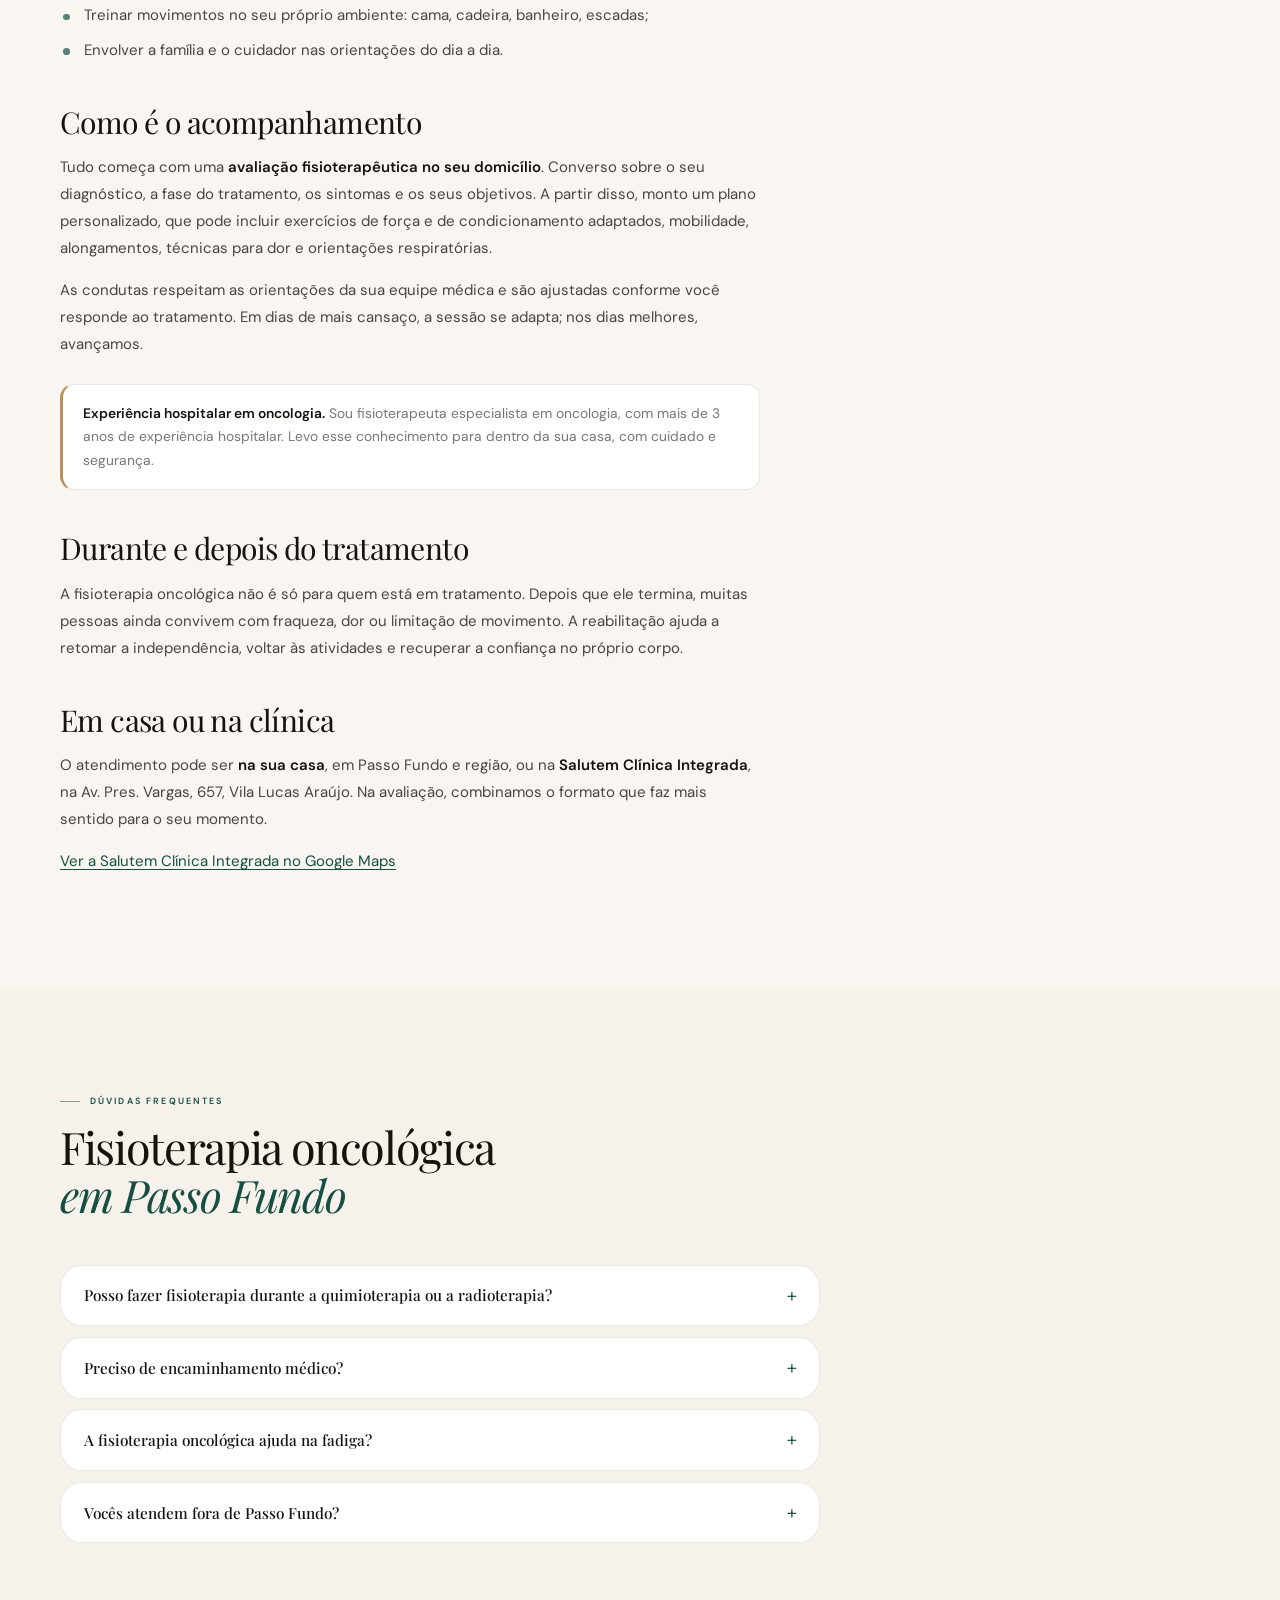
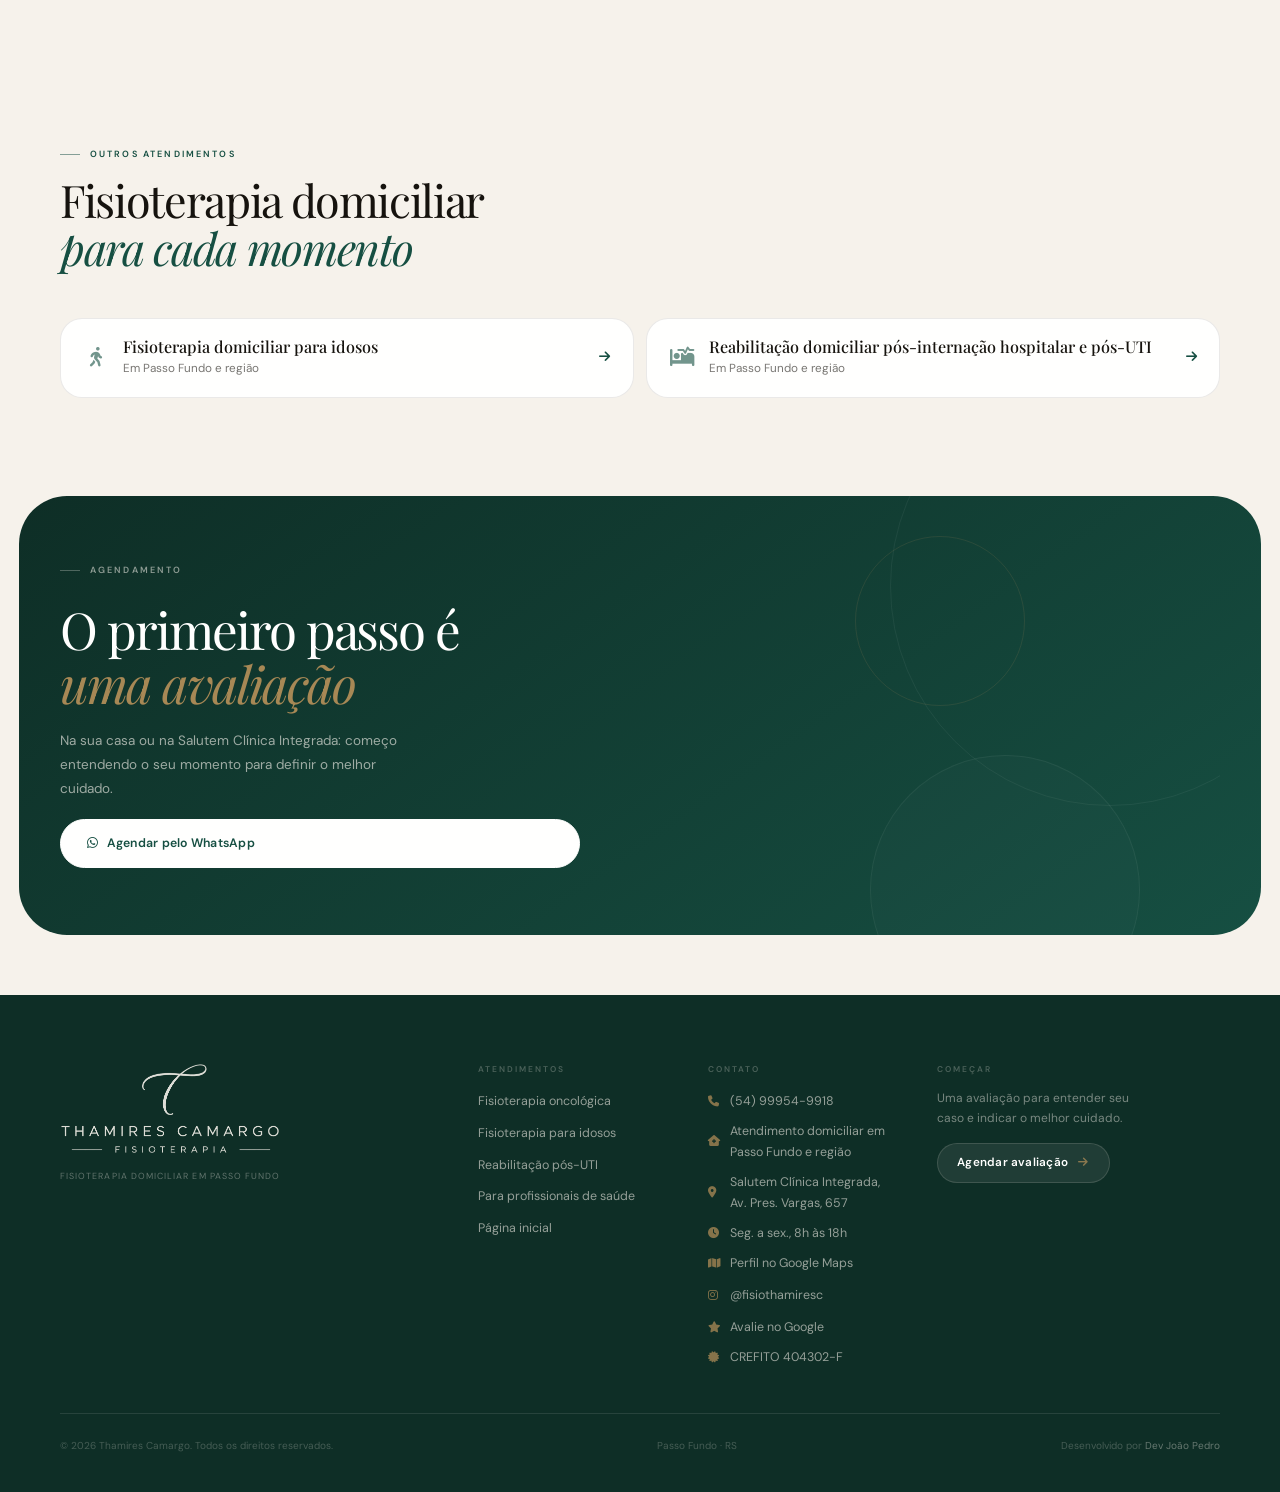
==== commit ba7a48ed: "Link do Instagram no rodapé e no sameAs do schema Co-Authored-By: Claude Sonnet 5.5 <noreply@anthrop" ====
--- a/fisioterapia-oncologica-passo-fundo/index.html
+++ b/fisioterapia-oncologica-passo-fundo/index.html
@@ -355,6 +355,7 @@
         <a href="https://www.google.com/maps/search/?api=1&amp;query=Salutem+Cl%C3%ADnica+Integrada%2C+Av.+Pres.+Vargas%2C+657%2C+Passo+Fundo+-+RS" target="_blank" rel="noopener"><i class="fas fa-location-dot"></i> Salutem Clínica Integrada, Av. Pres. Vargas, 657</a>
         <span><i class="fas fa-clock"></i> Seg. a sex., 8h às 18h</span>
         <a href="https://maps.app.goo.gl/dSLQQjPr5NviSbuX6" target="_blank" rel="noopener"><i class="fas fa-map"></i> Perfil no Google Maps</a>
+        <a href="https://www.instagram.com/fisiothamiresc/" target="_blank" rel="noopener"><i class="fab fa-instagram"></i> @fisiothamiresc</a>
         <a href="https://g.page/r/CRnz951QbX9gEAI/review" target="_blank" rel="noopener"><i class="fas fa-star"></i> Avalie no Google</a>
         <span><i class="fas fa-certificate"></i> CREFITO 404302-F</span>
       </div>
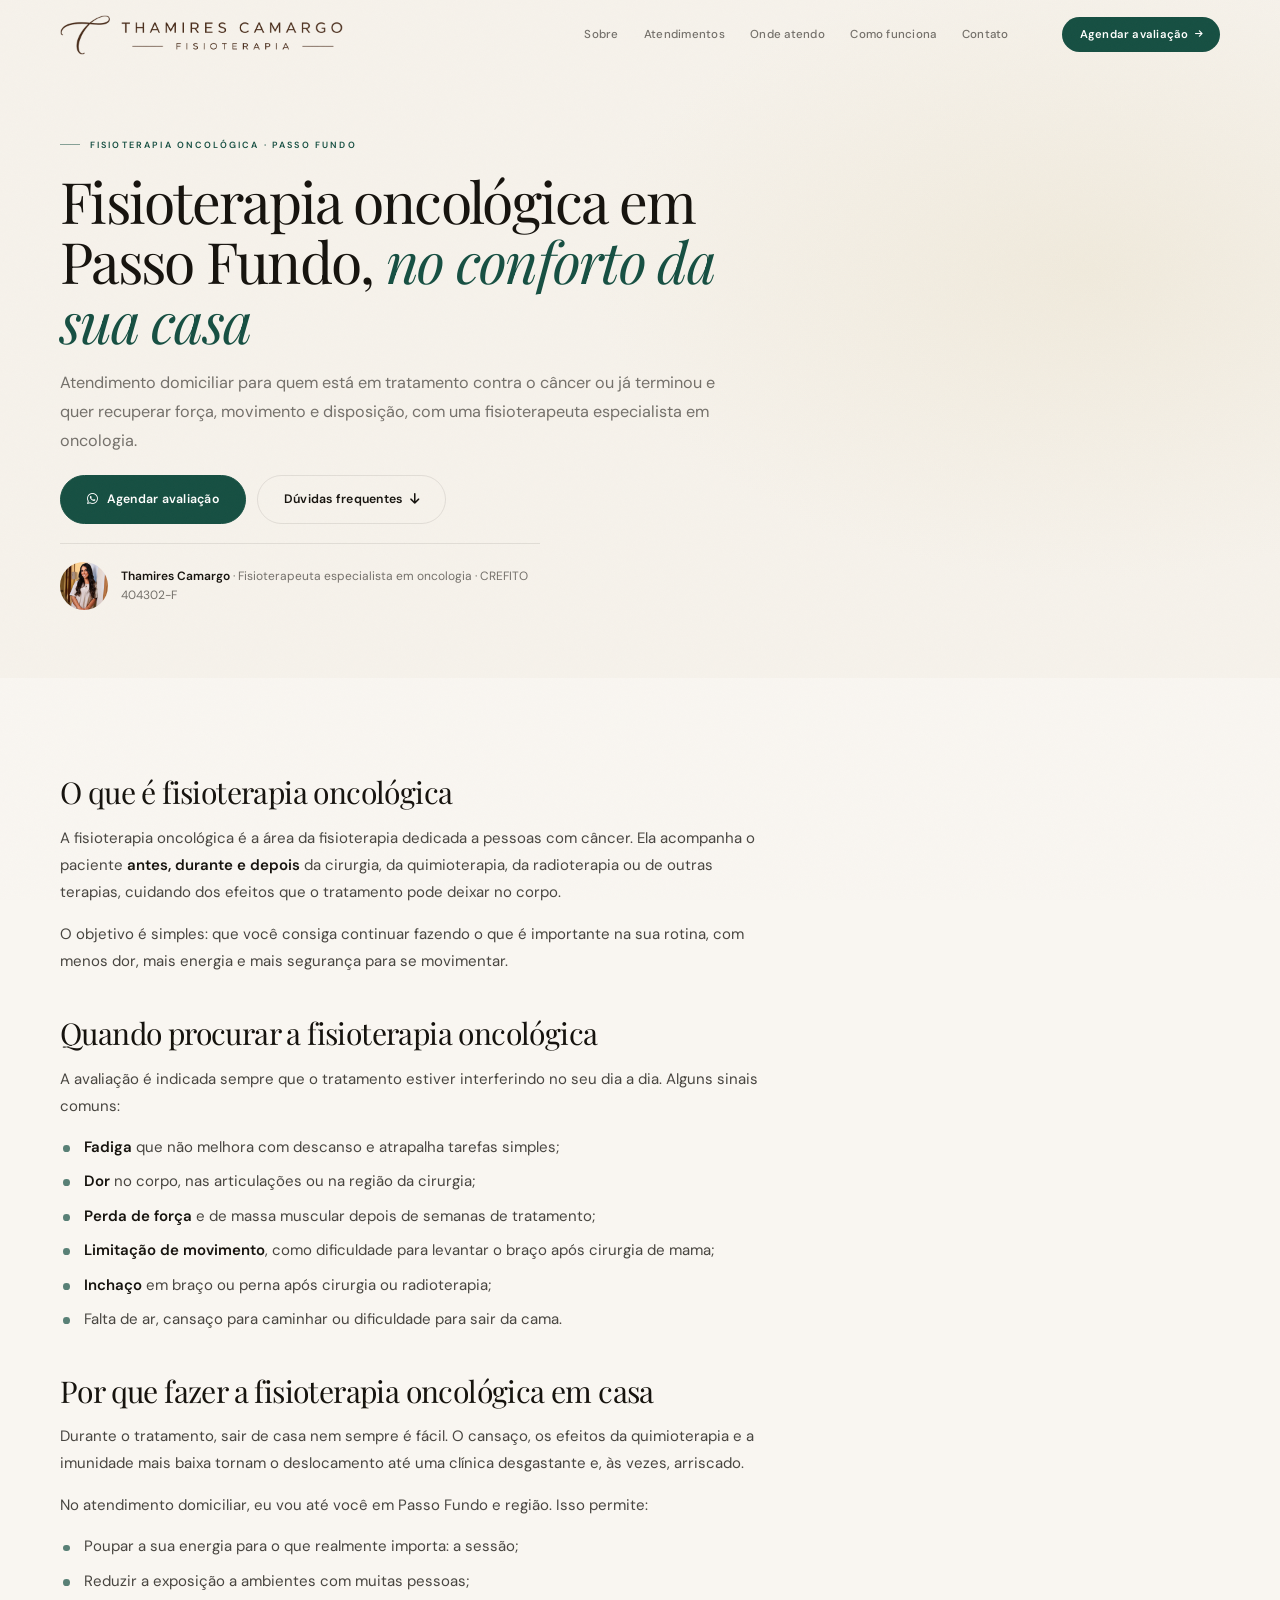
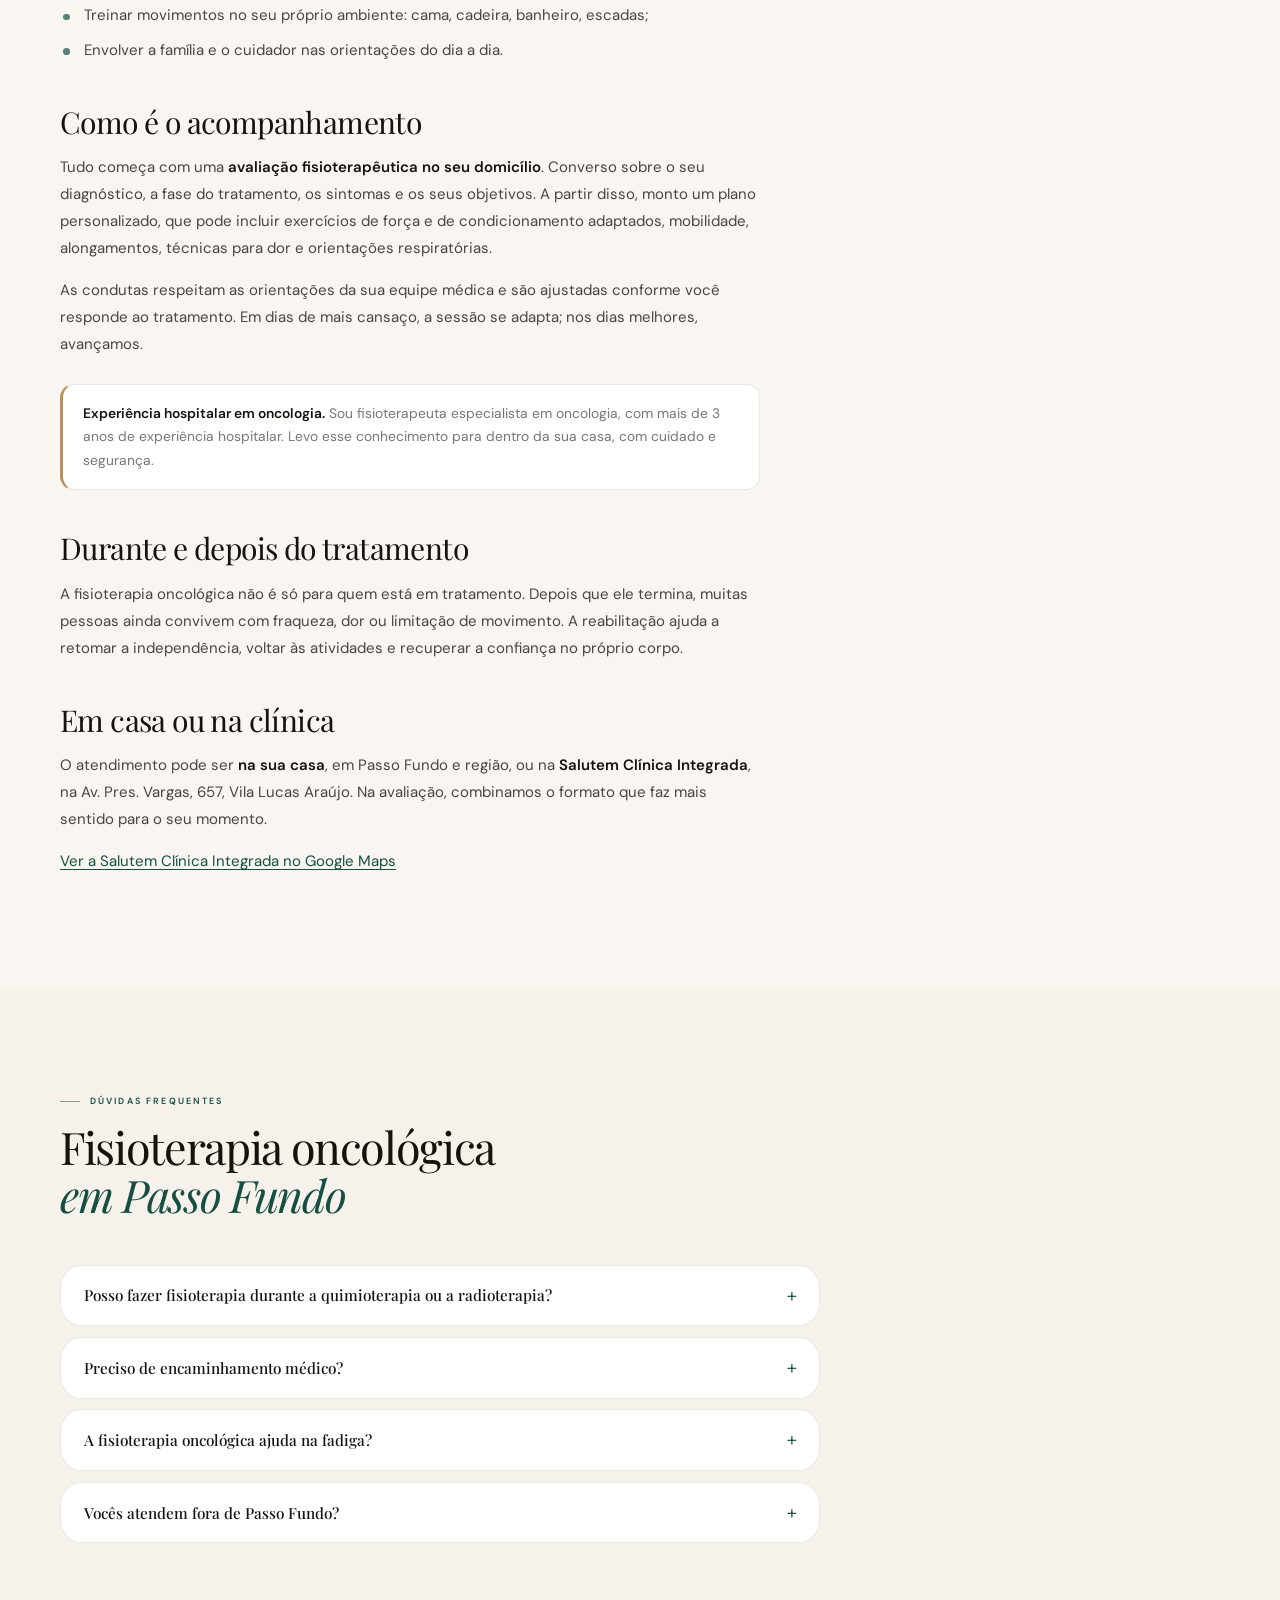
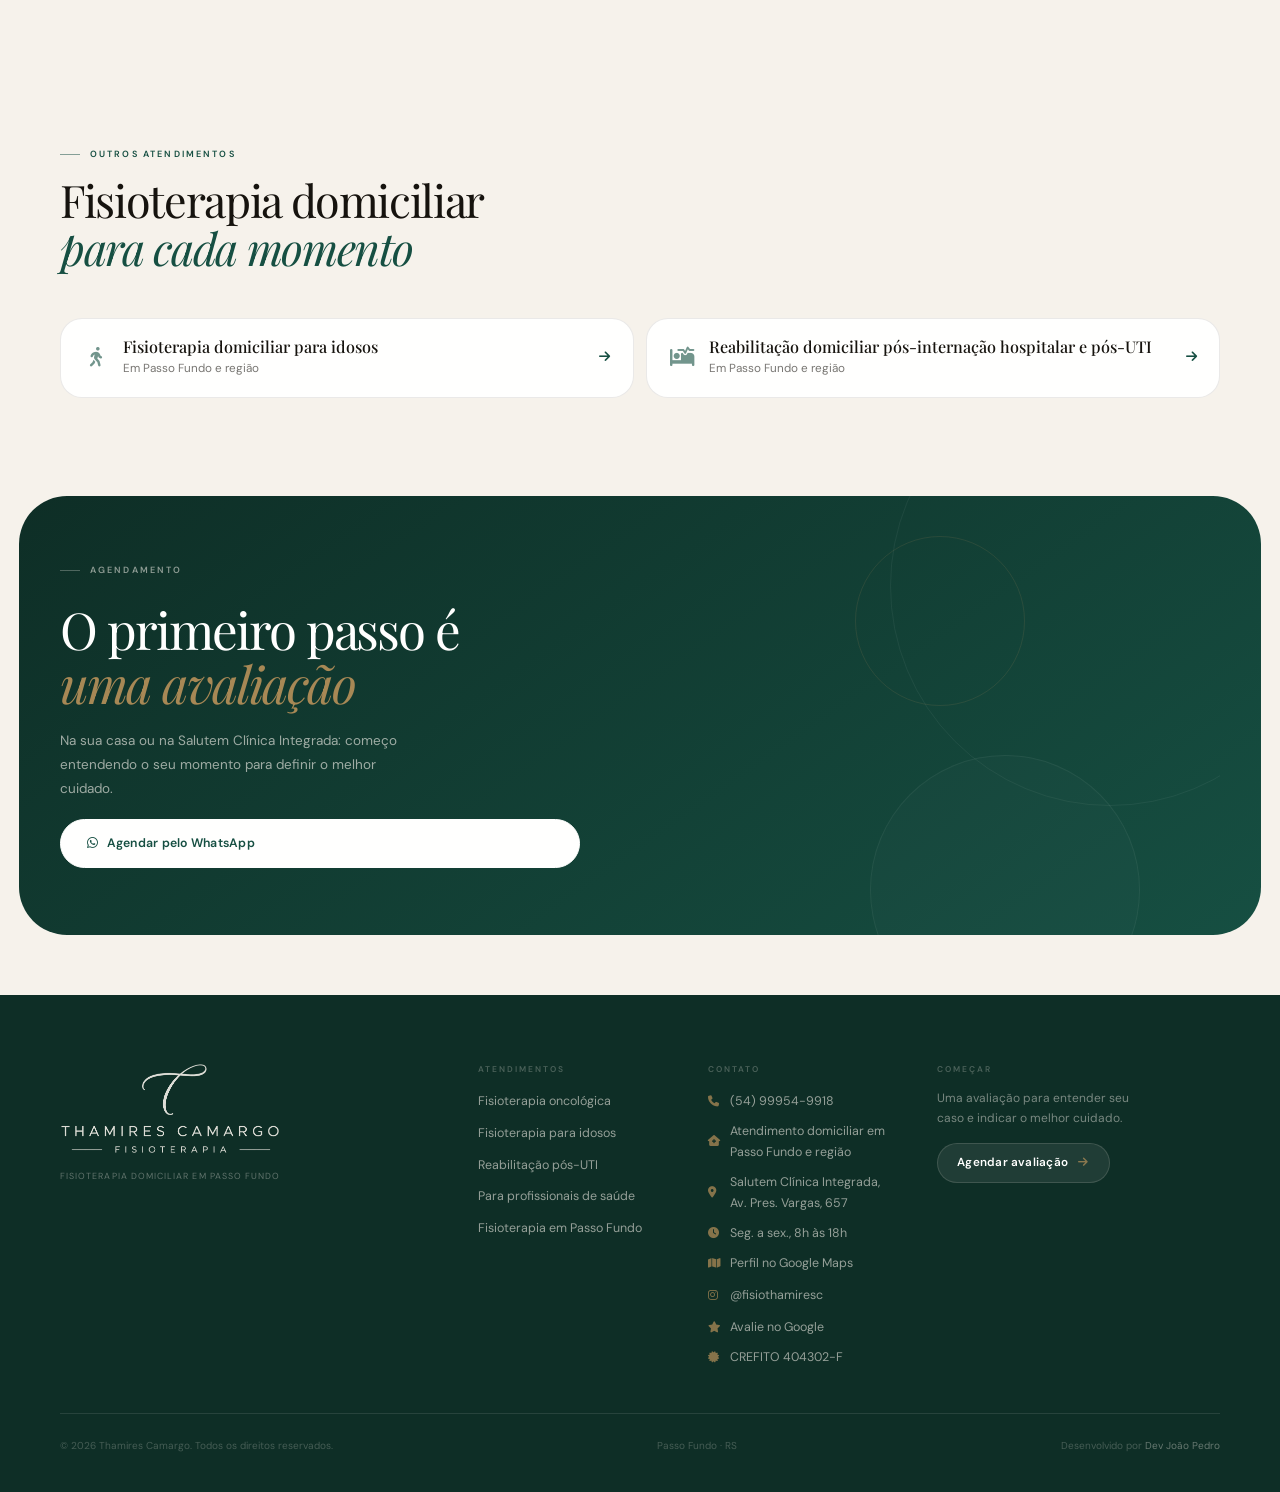
==== commit 8312d0e2: "SEO: mirar também a busca "fisioterapia Passo Fundo" Título, H1, descrição e texto da página inicial" ====
--- a/fisioterapia-oncologica-passo-fundo/index.html
+++ b/fisioterapia-oncologica-passo-fundo/index.html
@@ -345,7 +345,7 @@
         <a href="/fisioterapia-para-idosos-passo-fundo/">Fisioterapia para idosos</a>
         <a href="/reabilitacao-pos-uti-passo-fundo/">Reabilitação pós-UTI</a>
         <a href="/para-profissionais/">Para profissionais de saúde</a>
-        <a href="/">Página inicial</a>
+        <a href="/">Fisioterapia em Passo Fundo</a>
       </div>
 
       <div class="footer-col">
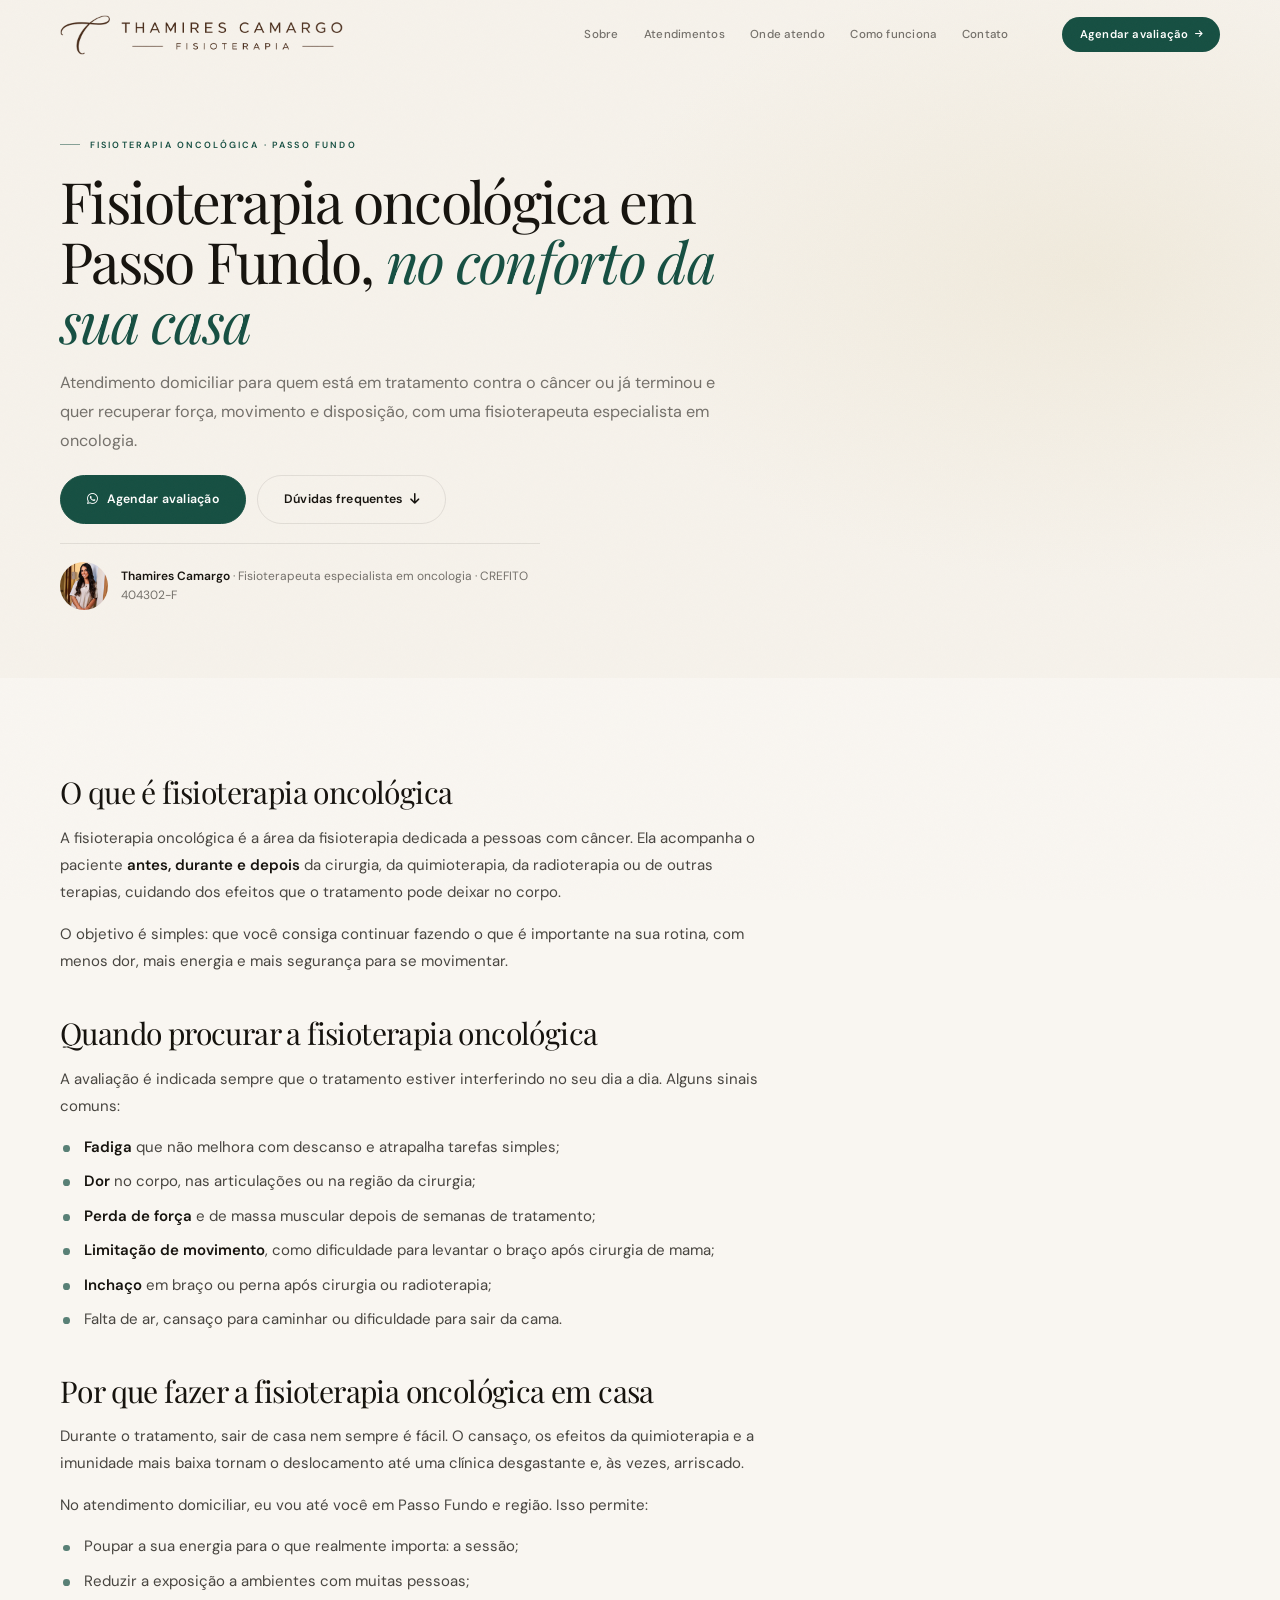
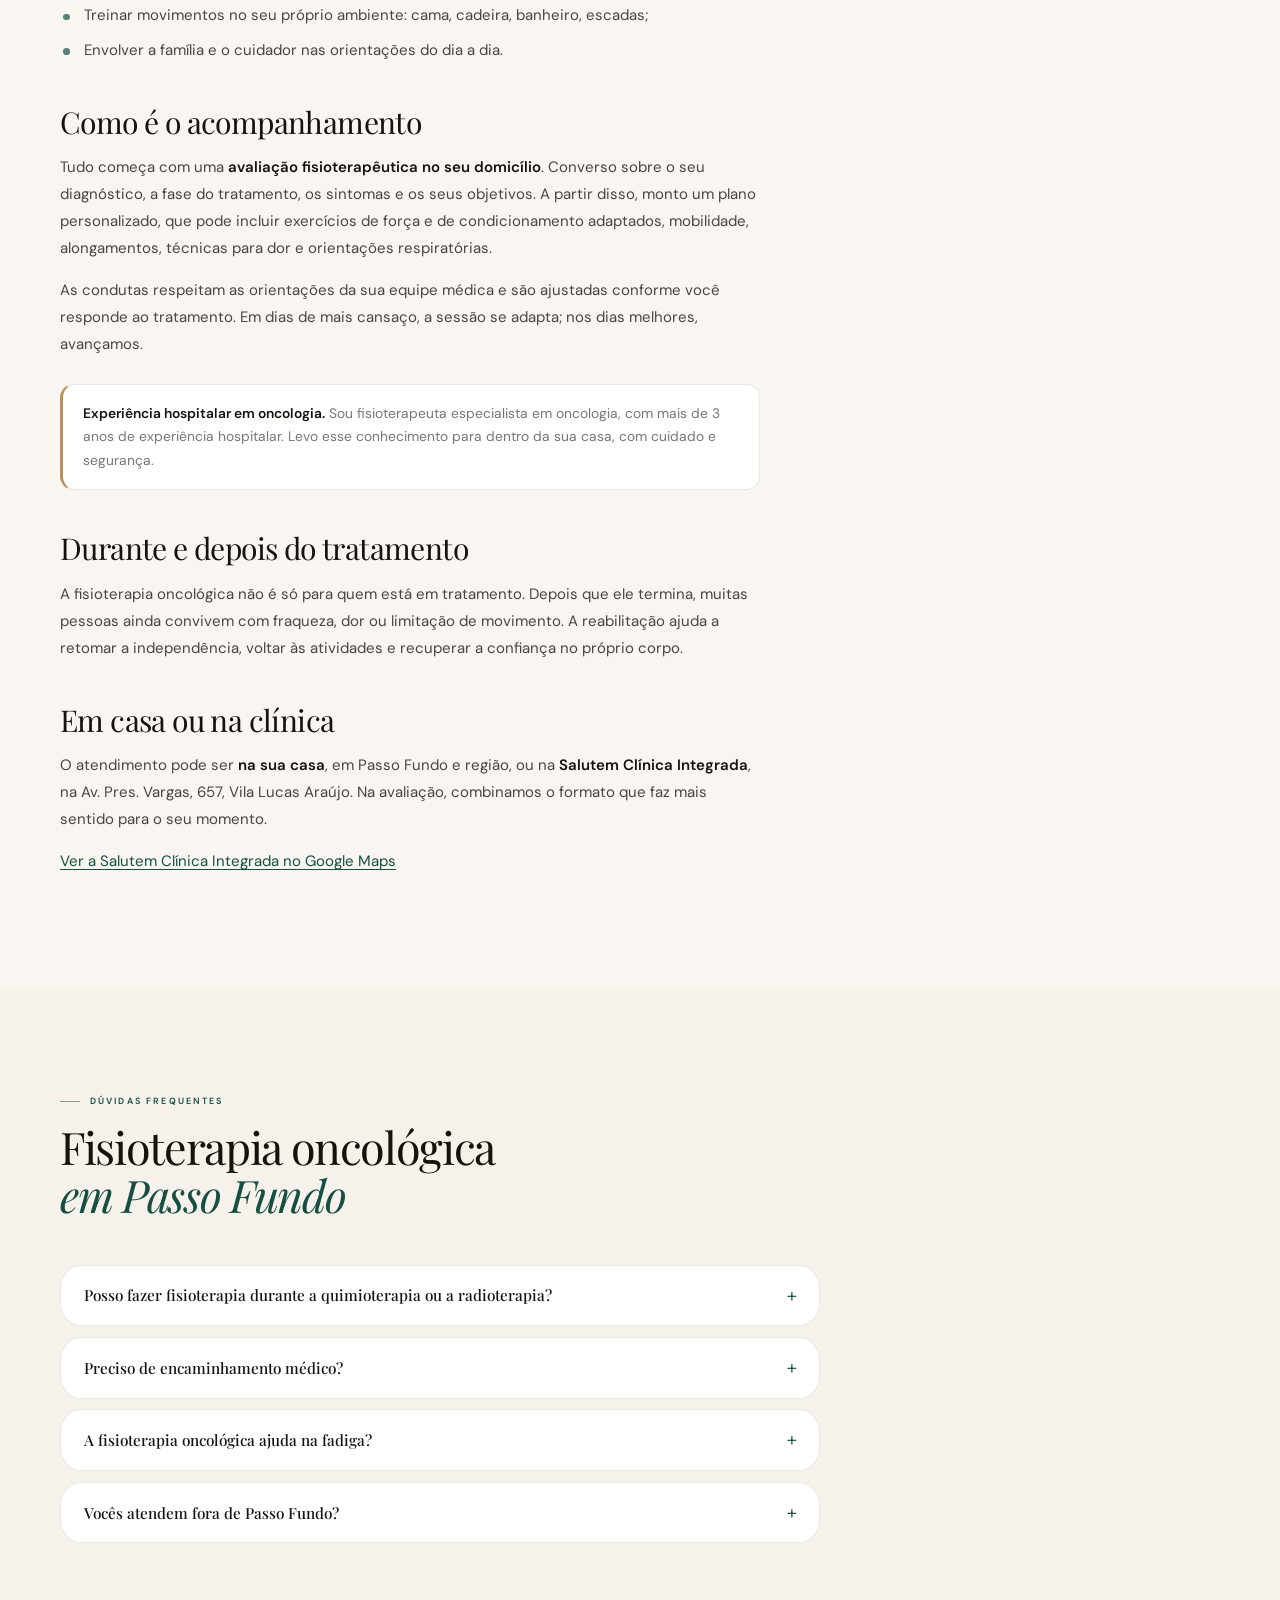
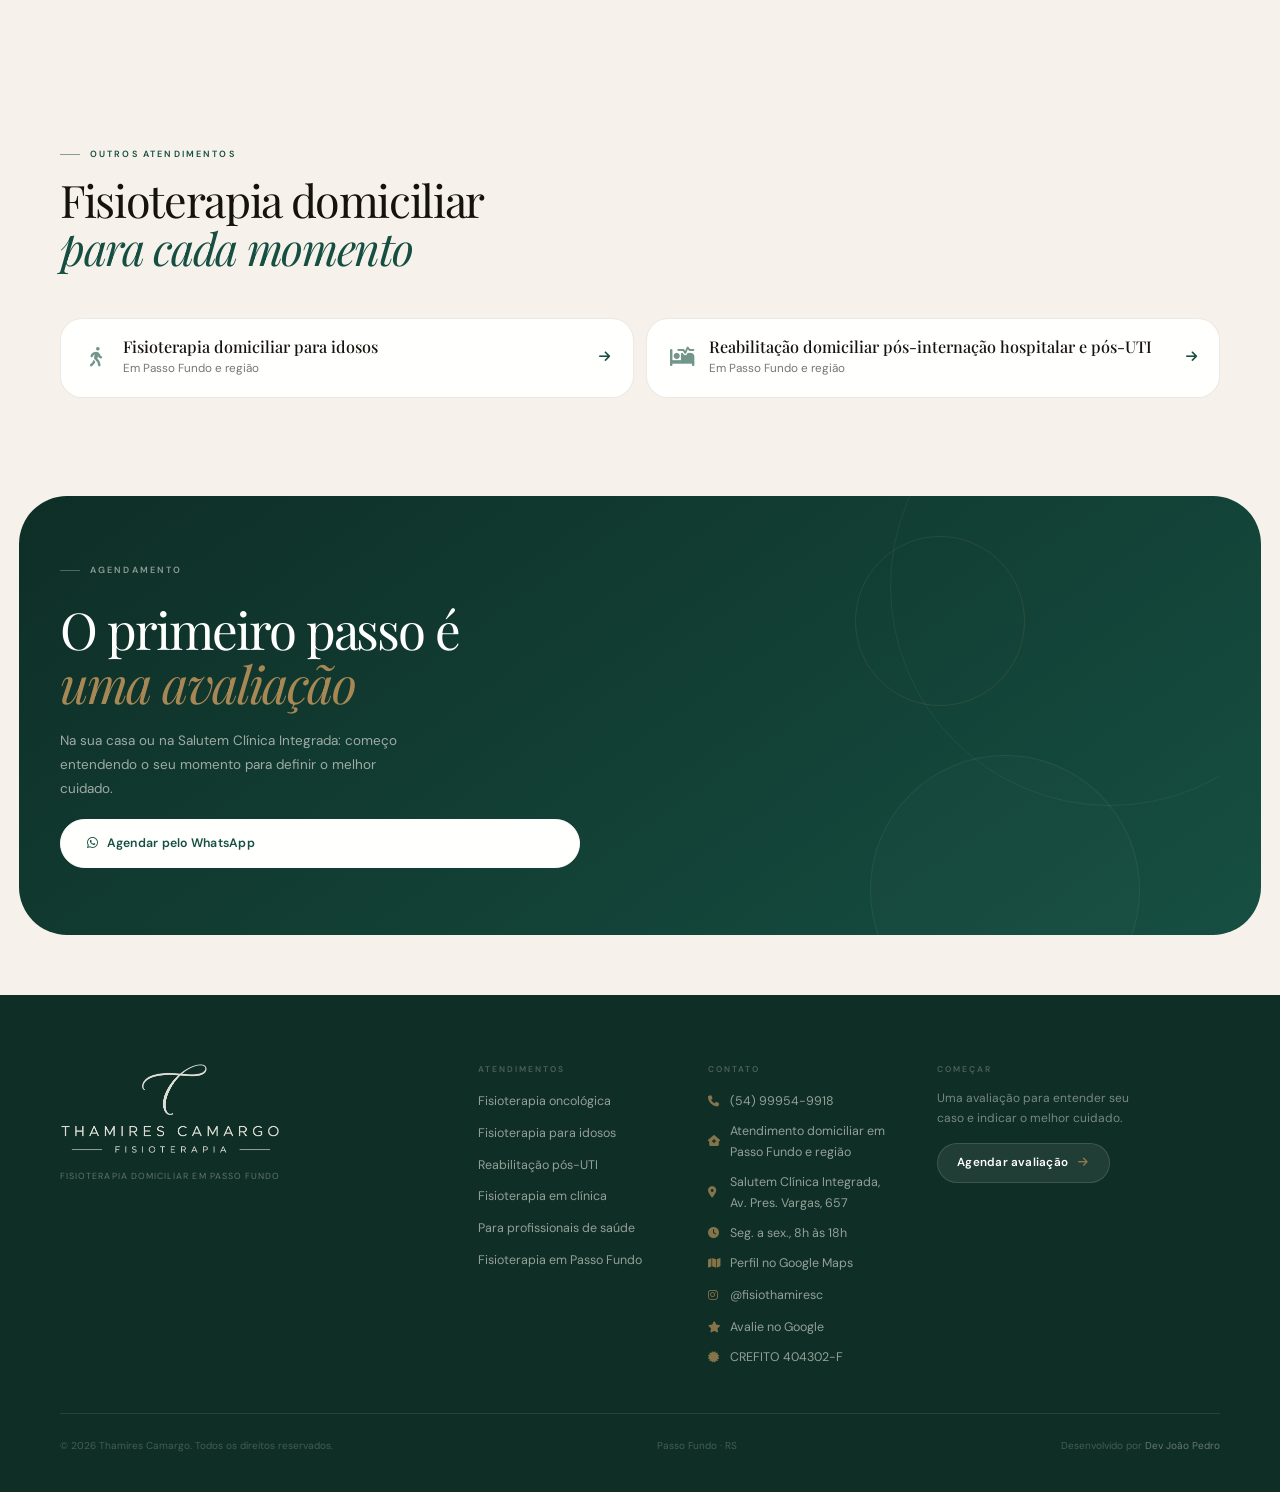
==== commit a0f42a57: "SEO: página de fisioterapia em clínica, CSS de ícones sem bloqueio e 404 - Nova página /fisioterapia" ====
--- a/fisioterapia-oncologica-passo-fundo/index.html
+++ b/fisioterapia-oncologica-passo-fundo/index.html
@@ -146,7 +146,9 @@
   <link rel="preconnect" href="https://fonts.googleapis.com" />
   <link rel="preconnect" href="https://fonts.gstatic.com" crossorigin />
   <link href="https://fonts.googleapis.com/css2?family=Playfair+Display:ital,wght@0,400;0,500;0,700;1,400;1,500&family=DM+Sans:ital,opsz,wght@0,9..40,300;0,9..40,400;0,9..40,500;0,9..40,600;1,9..40,300&display=swap" rel="stylesheet" />
-  <link rel="stylesheet" href="https://cdnjs.cloudflare.com/ajax/libs/font-awesome/6.4.0/css/all.min.css" />
+  <link rel="preconnect" href="https://cdnjs.cloudflare.com" crossorigin />
+  <link rel="preload" as="style" href="https://cdnjs.cloudflare.com/ajax/libs/font-awesome/6.4.0/css/all.min.css" onload="this.onload=null;this.rel='stylesheet'" />
+  <noscript><link rel="stylesheet" href="https://cdnjs.cloudflare.com/ajax/libs/font-awesome/6.4.0/css/all.min.css" /></noscript>
   <link rel="stylesheet" href="/style.css" />
 </head>
 <body>
@@ -344,6 +346,7 @@
         <a href="/fisioterapia-oncologica-passo-fundo/">Fisioterapia oncológica</a>
         <a href="/fisioterapia-para-idosos-passo-fundo/">Fisioterapia para idosos</a>
         <a href="/reabilitacao-pos-uti-passo-fundo/">Reabilitação pós-UTI</a>
+        <a href="/fisioterapia-em-clinica-passo-fundo/">Fisioterapia em clínica</a>
         <a href="/para-profissionais/">Para profissionais de saúde</a>
         <a href="/">Fisioterapia em Passo Fundo</a>
       </div>
